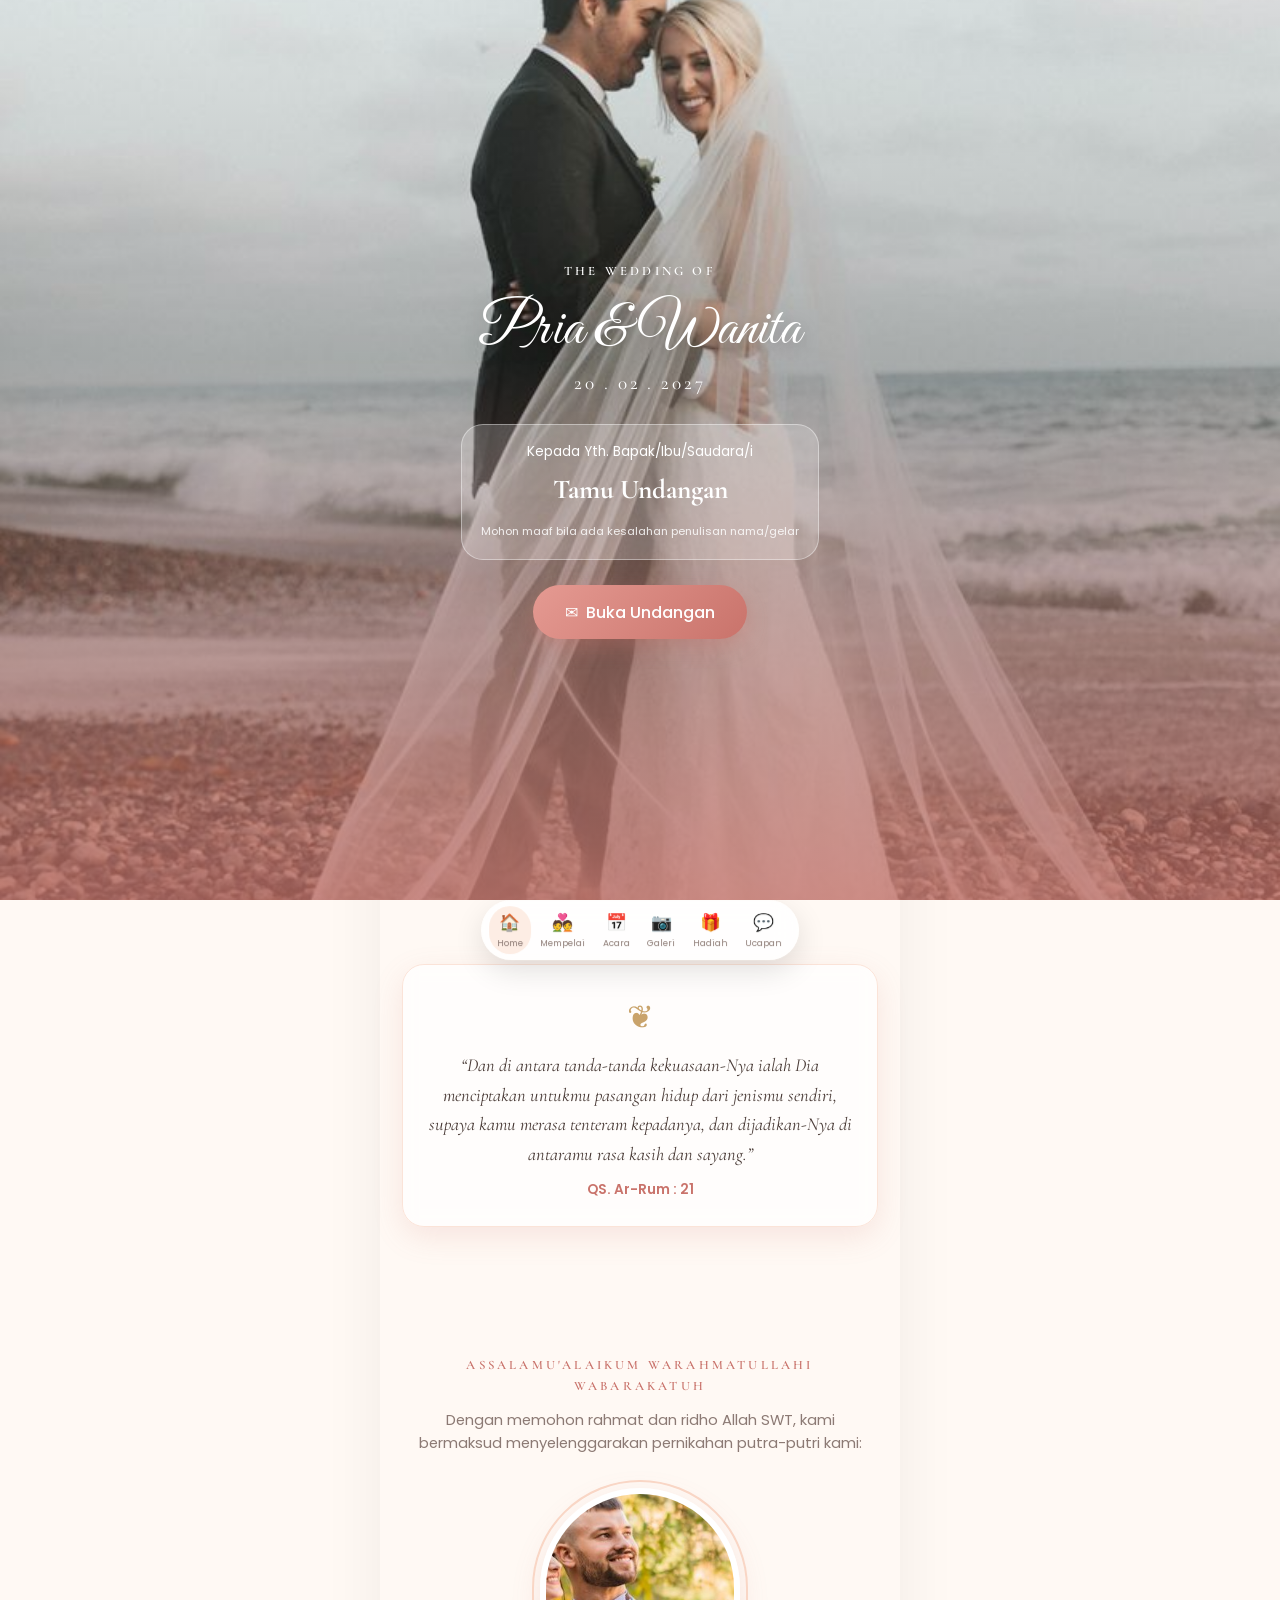
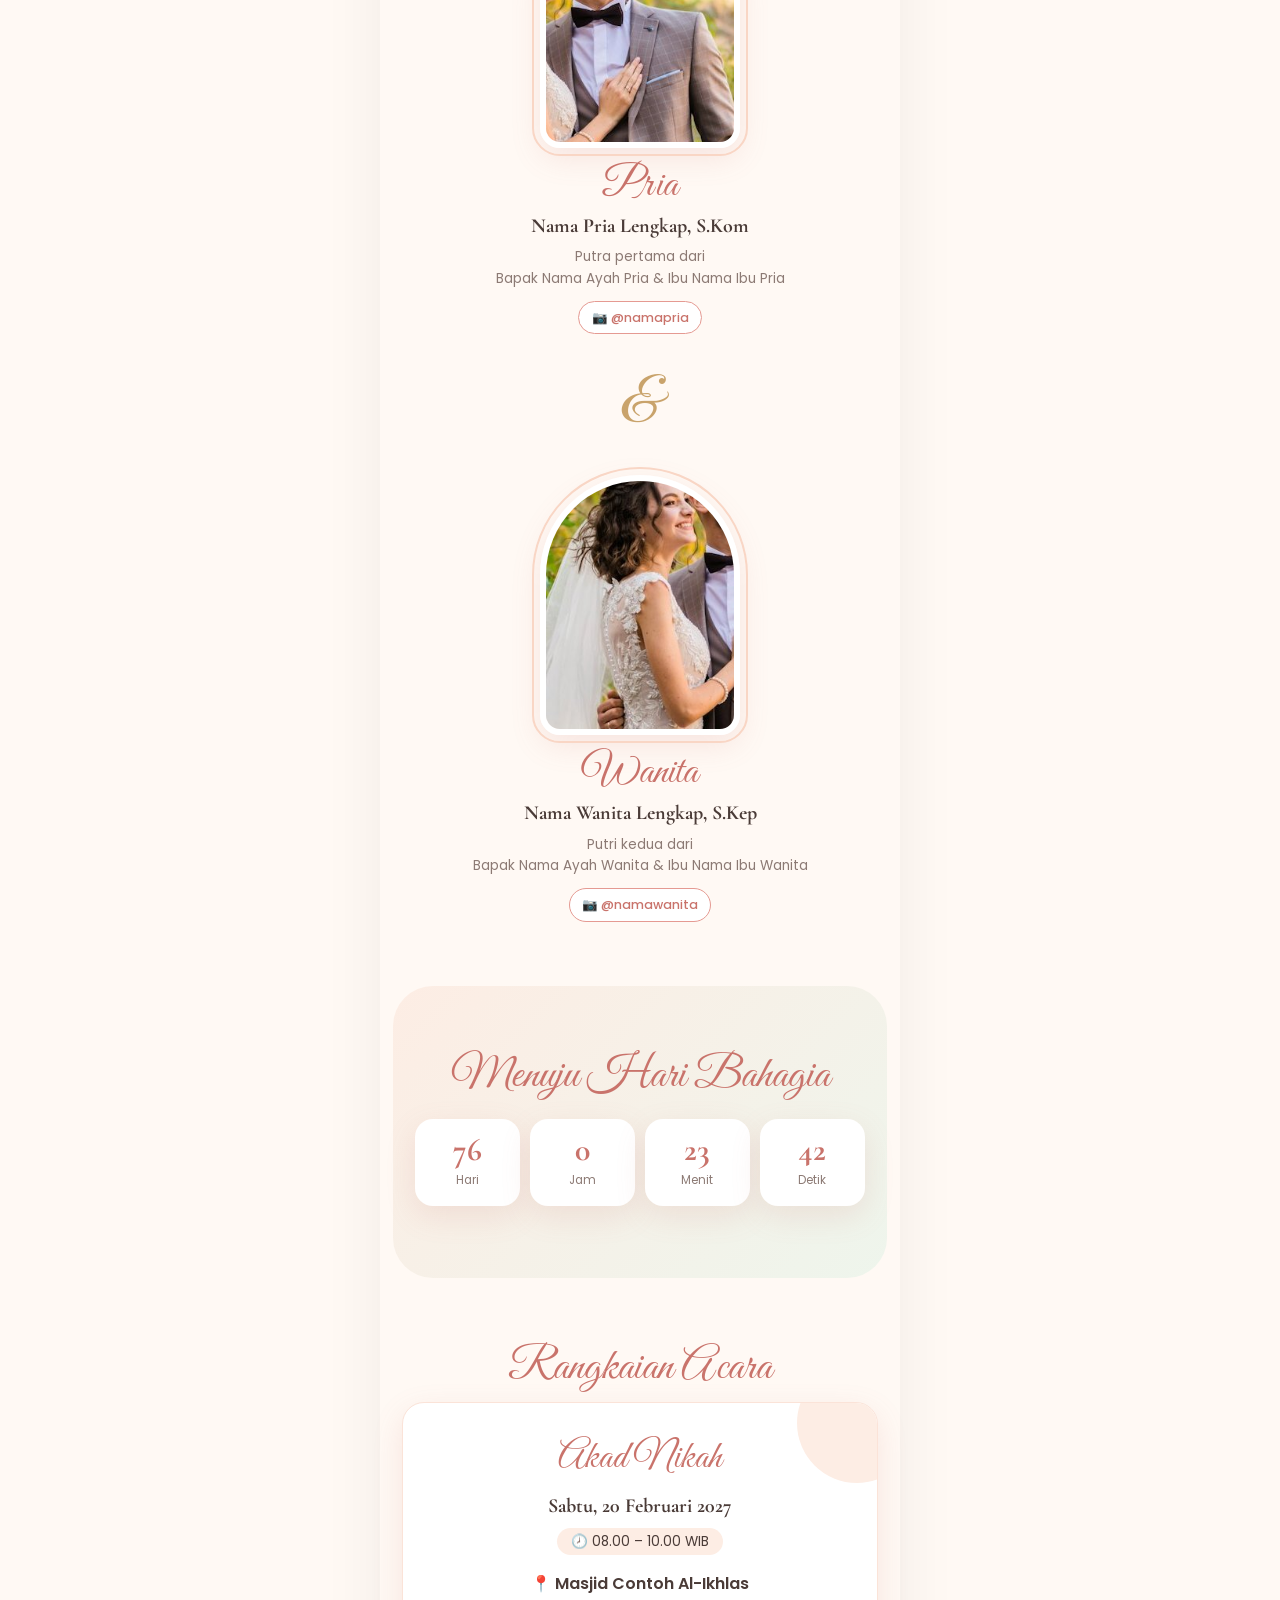
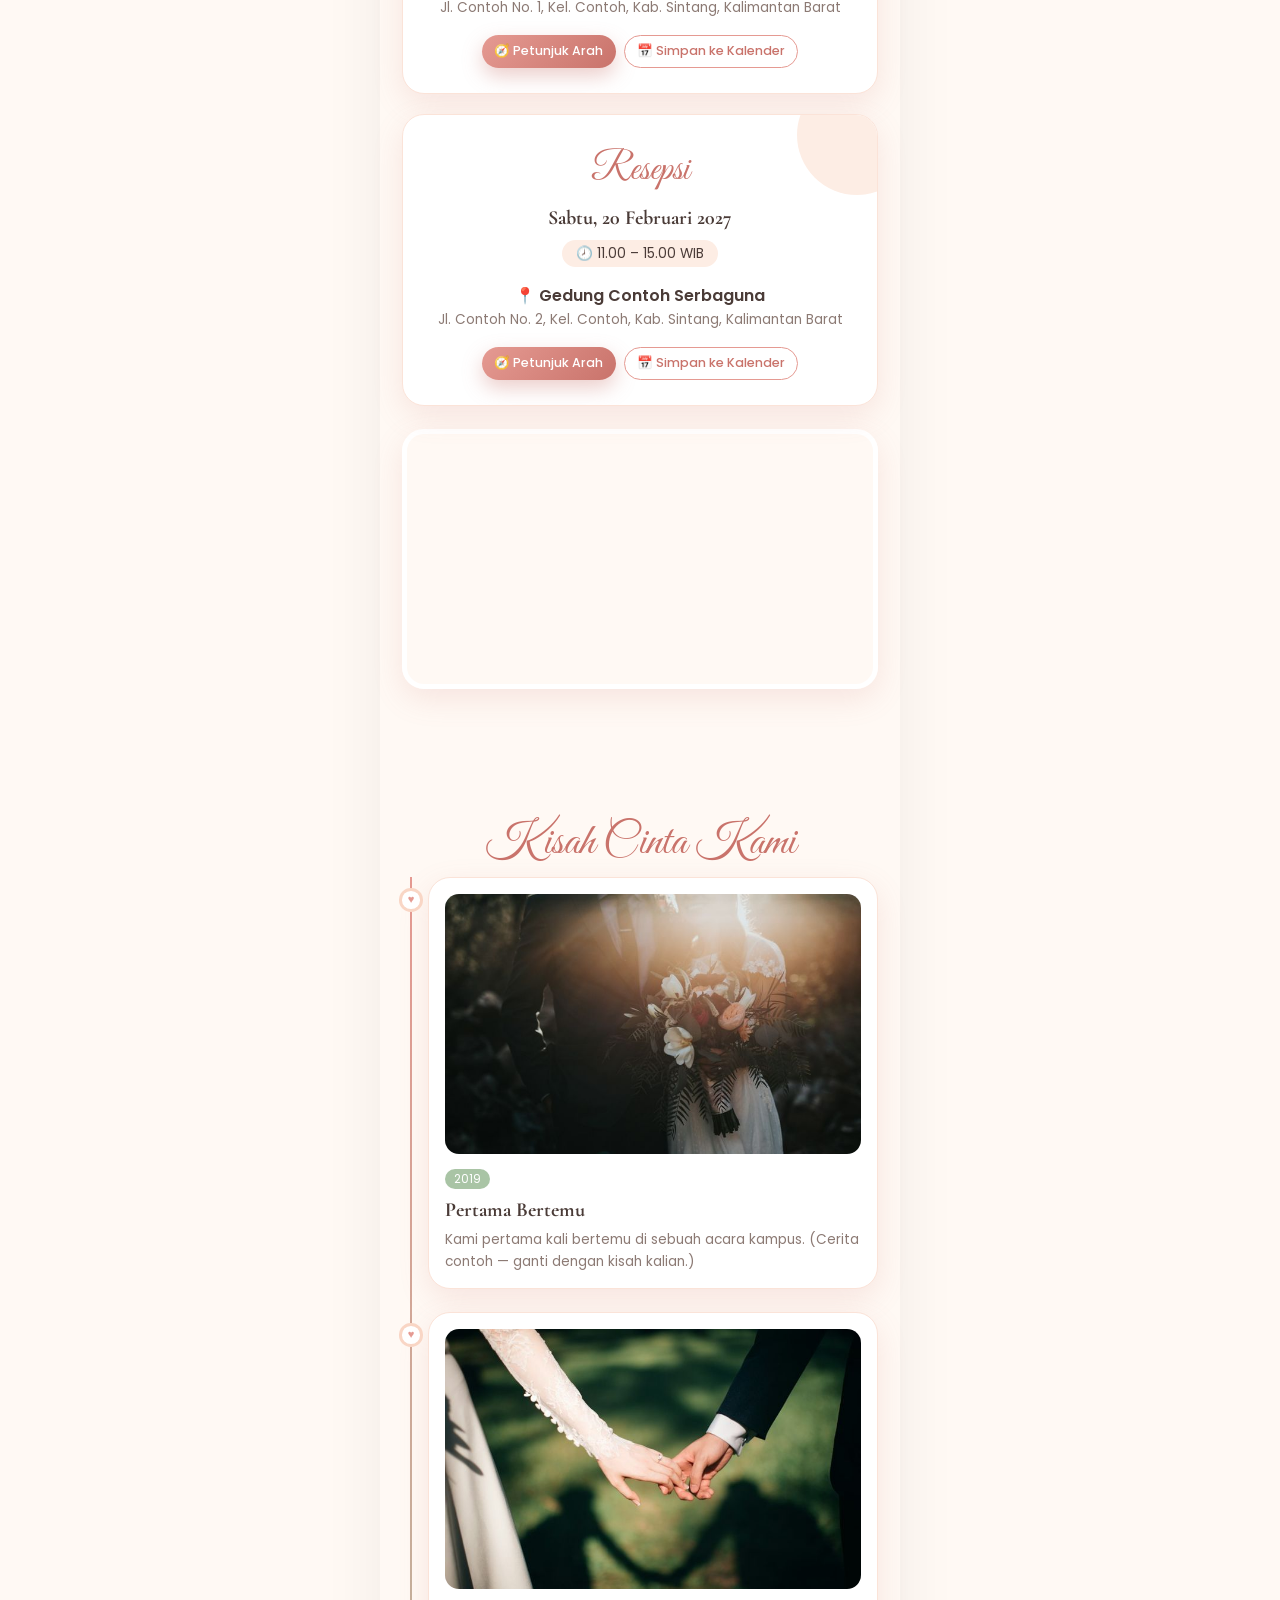
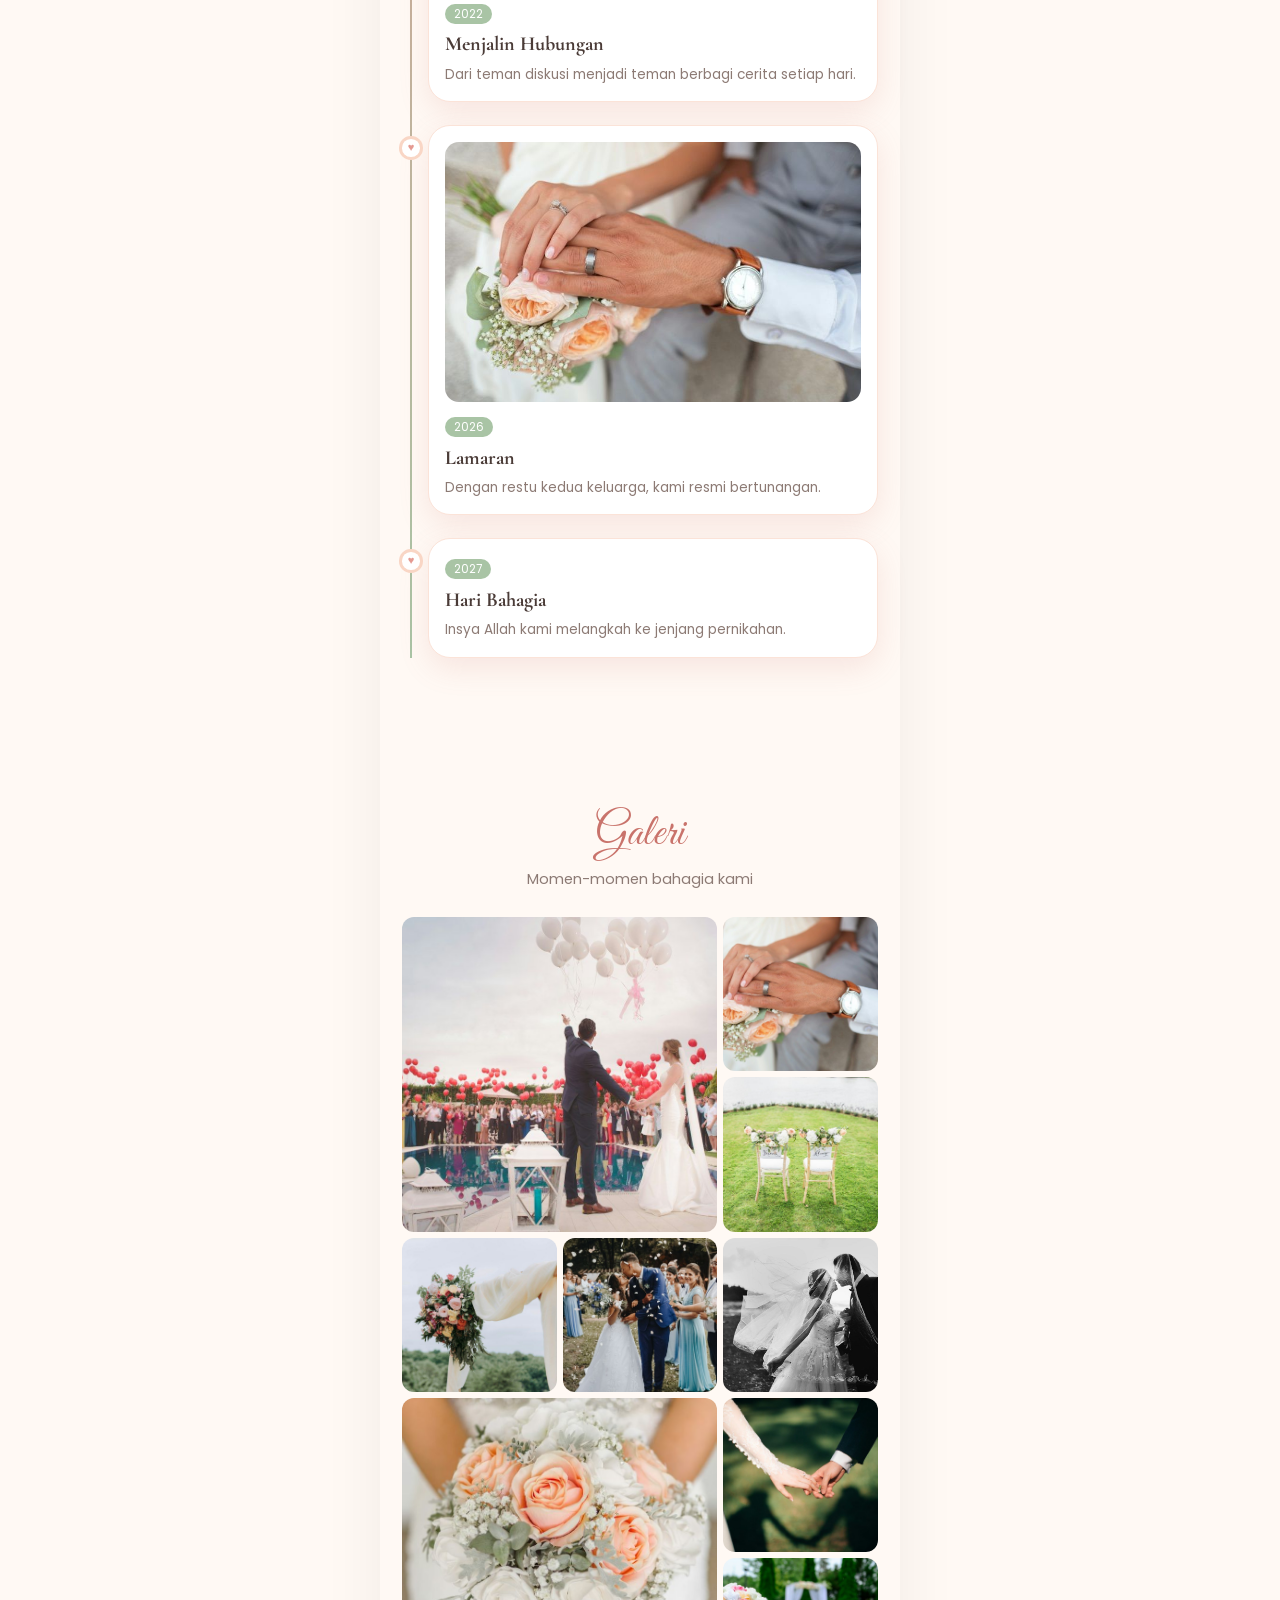
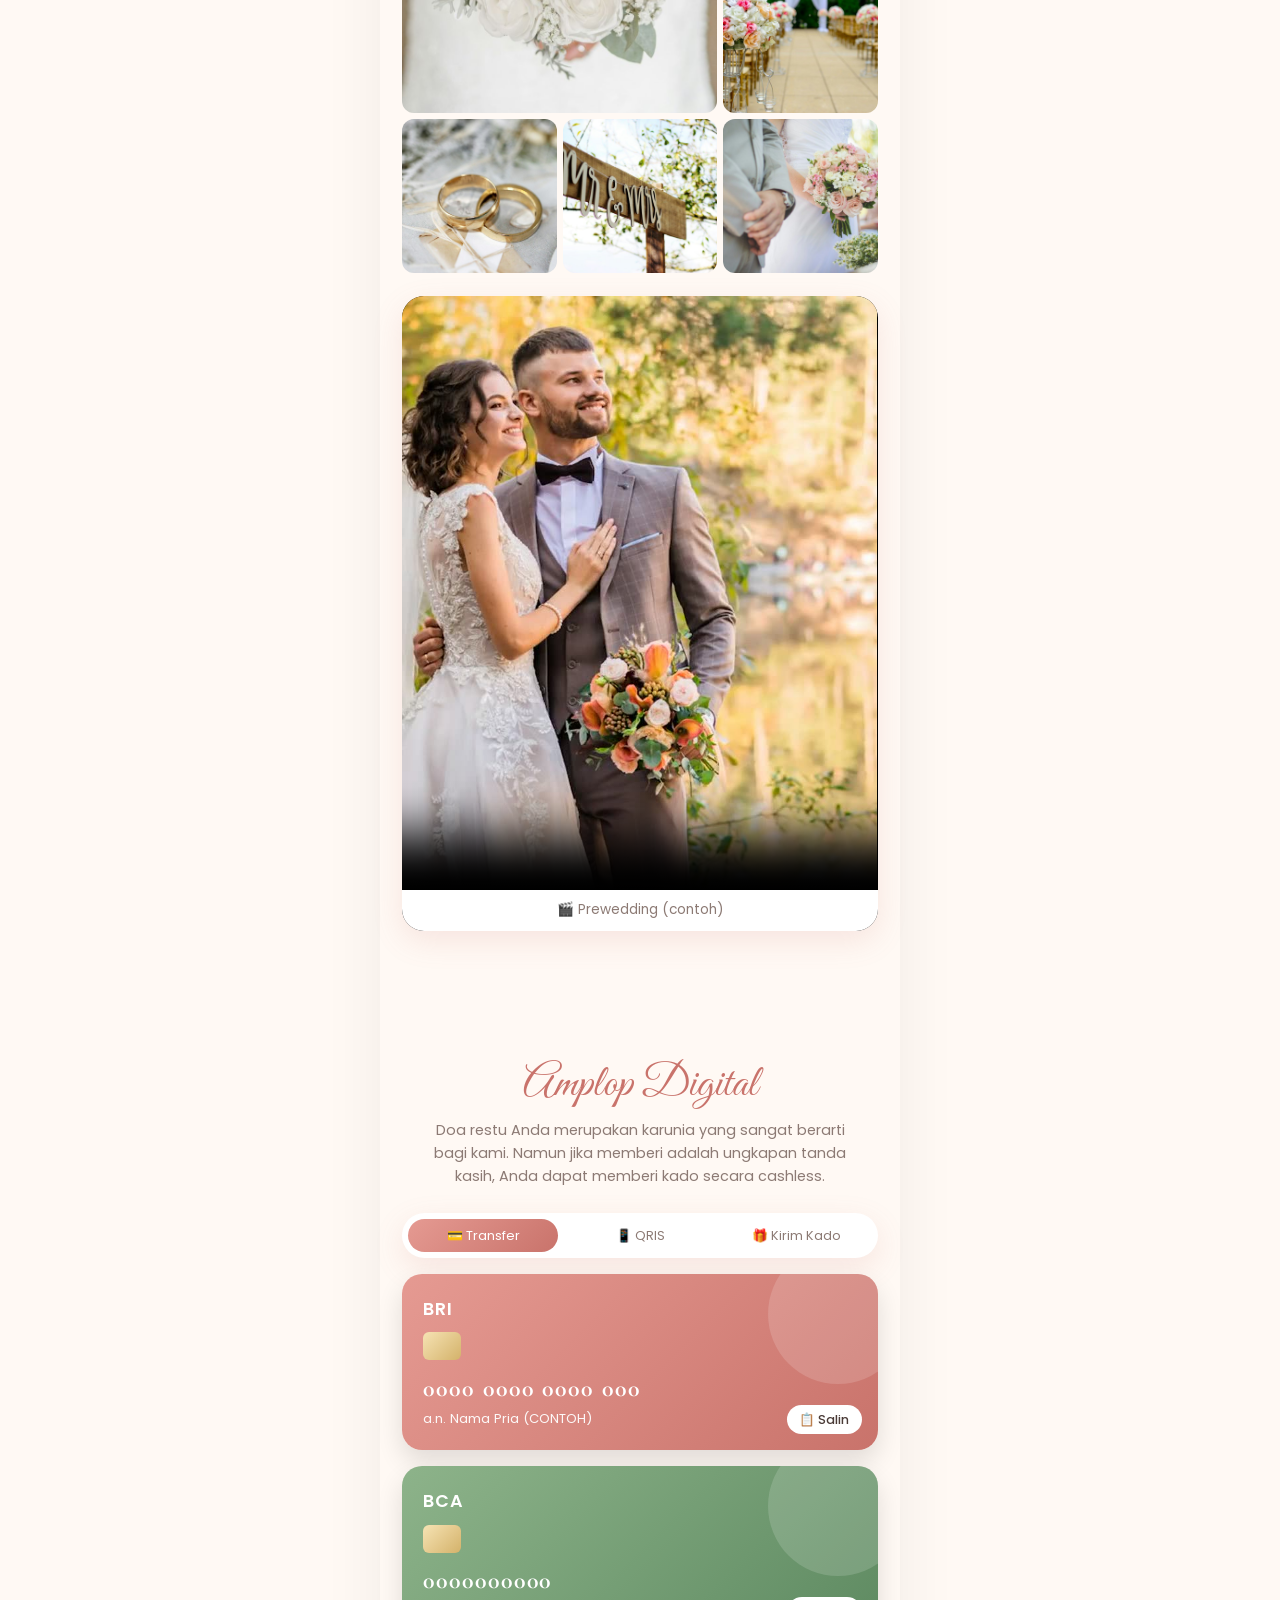
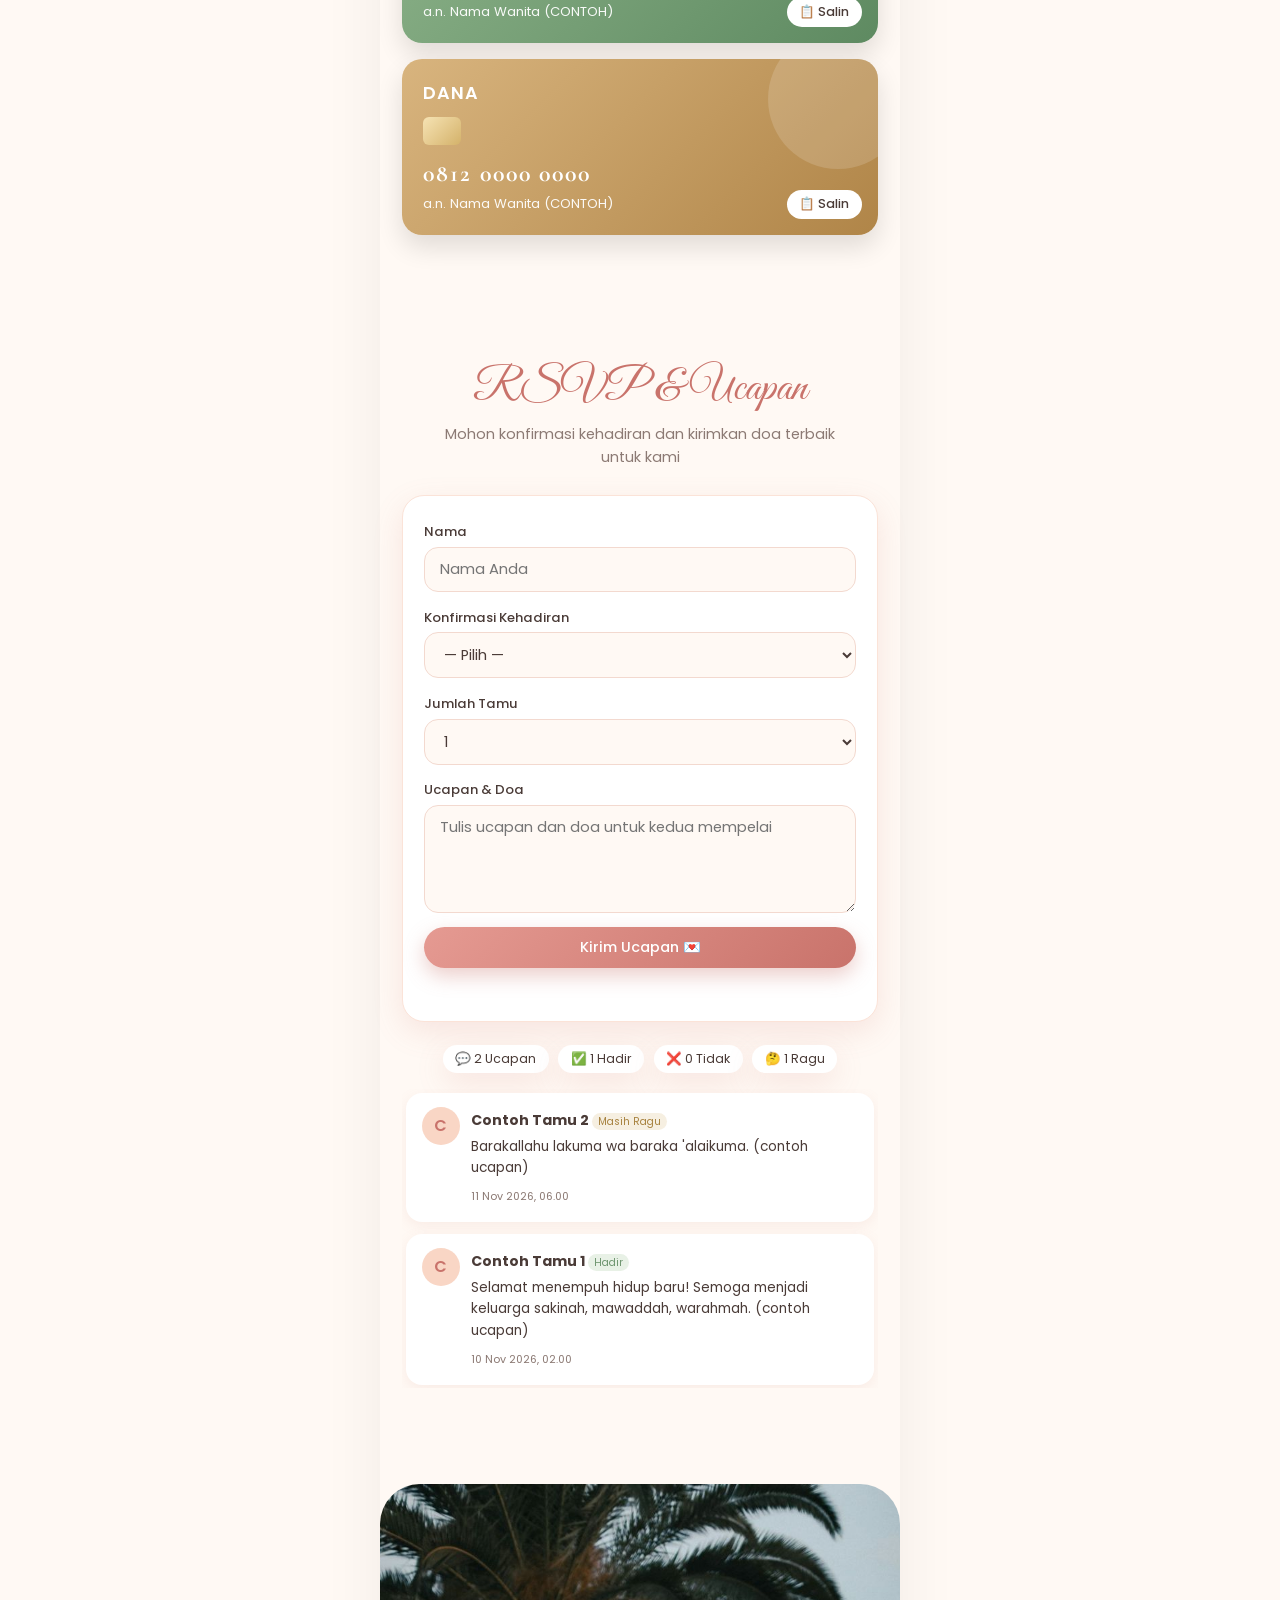
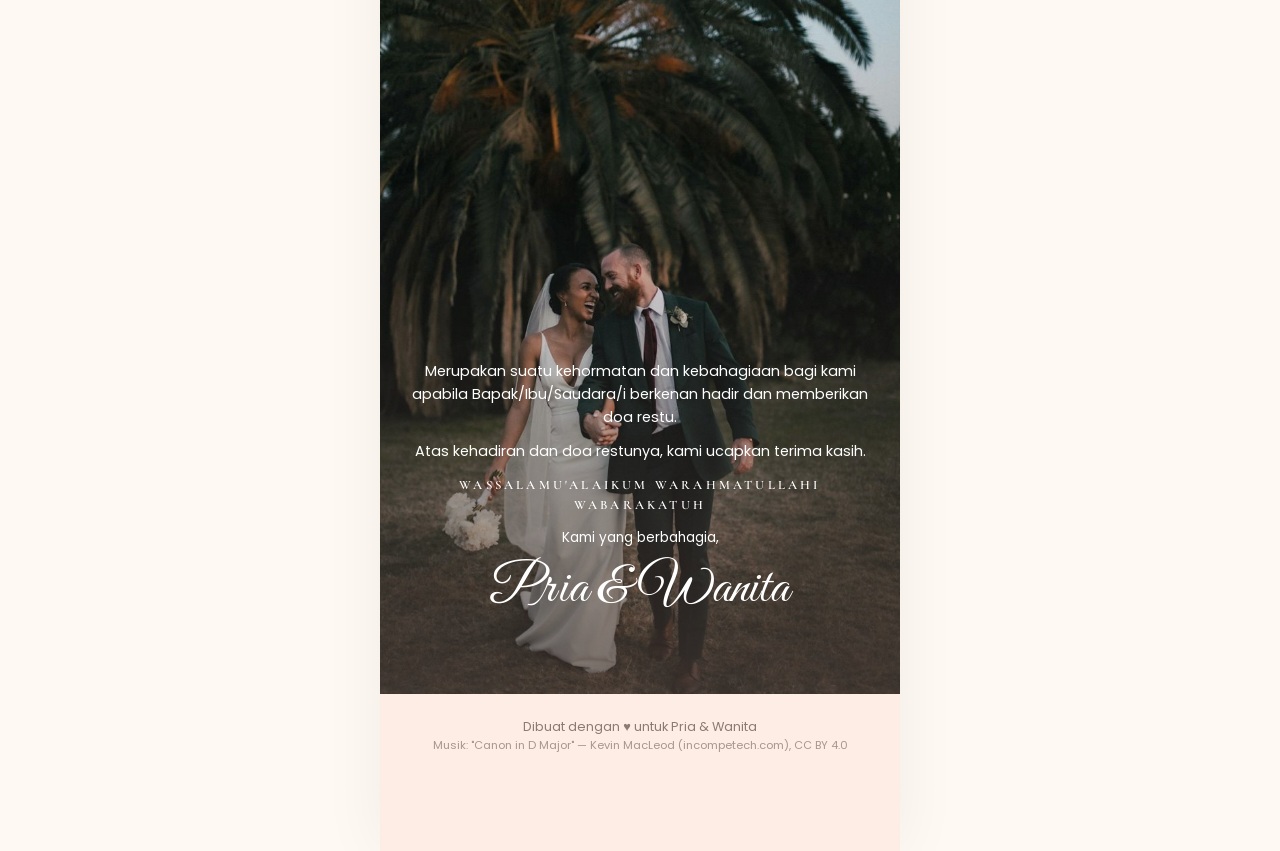
==== index.html @ e0f1e761 "Undangan pernikahan digital (demo)" ====
<!DOCTYPE html>
<html lang="id">
<head>
<meta charset="UTF-8">
<meta name="viewport" content="width=device-width, initial-scale=1, viewport-fit=cover">
<title>Undangan Pernikahan</title>
<meta name="description" content="Undangan pernikahan digital — kami mengundang Anda untuk hadir di hari bahagia kami.">
<meta property="og:title" content="Undangan Pernikahan">
<meta property="og:description" content="Kami mengundang Anda untuk hadir di hari bahagia kami.">
<meta property="og:image" content="https://bersamakita2020-max.github.io/undangan/assets/img/cover.jpg">
<link rel="icon" href="data:image/svg+xml,<svg xmlns='http://www.w3.org/2000/svg' viewBox='0 0 100 100'><text y='.9em' font-size='90'>💍</text></svg>">
<meta property="og:url" content="https://bersamakita2020-max.github.io/undangan/">
<meta name="theme-color" content="#FDEDE4">
<link rel="preconnect" href="https://fonts.googleapis.com">
<link rel="preconnect" href="https://fonts.gstatic.com" crossorigin>
<link href="https://fonts.googleapis.com/css2?family=Great+Vibes&family=Cormorant+Garamond:ital,wght@0,500;0,600;0,700;1,500&family=Poppins:wght@300;400;500;600&display=swap" rel="stylesheet">
<link rel="stylesheet" href="style.css">
<script src="config.js"></script>
</head>
<body class="locked">

<!-- ============ COVER ============ -->
<section id="cover" class="cover">
  <div class="cover-bg" id="coverBg"></div>
  <div class="cover-overlay"></div>
  <div class="cover-content">
    <p class="eyebrow">The Wedding of</p>
    <h1 class="script couple-names" data-bind="pasangan"></h1>
    <p class="cover-date" data-bind="tanggalPendek"></p>
    <div class="guest-box">
      <p>Kepada Yth. Bapak/Ibu/Saudara/i</p>
      <h2 id="guestName">Tamu Undangan</h2>
      <small>Mohon maaf bila ada kesalahan penulisan nama/gelar</small>
    </div>
    <button id="openBtn" class="btn btn-primary btn-lg"><span>✉</span> Buka Undangan</button>
  </div>
</section>

<main id="main">
  <!-- ============ HERO ============ -->
  <section id="hero" class="hero">
    <div class="hero-bg" id="heroBg"></div>
    <div class="hero-overlay"></div>
    <div class="hero-content reveal">
      <p class="eyebrow light">We Are Getting Married</p>
      <h2 class="script big" data-bind="pasangan"></h2>
      <p class="hero-date" data-bind="tanggalPanjang"></p>
      <p class="hashtag" data-bind="hashtag"></p>
    </div>
    <div class="scroll-hint">Gulir ke bawah ↓</div>
  </section>

  <!-- ============ AYAT ============ -->
  <section class="section quote">
    <div class="card glass reveal">
      <div class="ornament">❦</div>
      <p class="ayat" data-bind="ayatTeks"></p>
      <p class="ayat-src" data-bind="ayatSumber"></p>
    </div>
  </section>

  <!-- ============ MEMPELAI ============ -->
  <section id="mempelai" class="section couple">
    <p class="eyebrow reveal">Assalamu'alaikum Warahmatullahi Wabarakatuh</p>
    <p class="lead reveal">Dengan memohon rahmat dan ridho Allah SWT, kami bermaksud menyelenggarakan pernikahan putra-putri kami:</p>
    <div class="person reveal" id="pria"></div>
    <div class="amp script reveal">&amp;</div>
    <div class="person reveal" id="wanita"></div>
  </section>

  <!-- ============ COUNTDOWN ============ -->
  <section class="section countdown-sec">
    <h3 class="title script reveal">Menuju Hari Bahagia</h3>
    <div class="countdown reveal" id="countdown">
      <div><b id="cd-d">0</b><span>Hari</span></div>
      <div><b id="cd-h">0</b><span>Jam</span></div>
      <div><b id="cd-m">0</b><span>Menit</span></div>
      <div><b id="cd-s">0</b><span>Detik</span></div>
    </div>
  </section>

  <!-- ============ ACARA ============ -->
  <section id="acara" class="section events">
    <h3 class="title script reveal">Rangkaian Acara</h3>
    <div id="eventList" class="event-list"></div>
    <div class="map-wrap reveal">
      <iframe id="mapFrame" title="Peta lokasi" loading="lazy" referrerpolicy="no-referrer-when-downgrade"></iframe>
    </div>
  </section>

  <!-- ============ LOVE STORY ============ -->
  <section id="story" class="section story">
    <h3 class="title script reveal">Kisah Cinta Kami</h3>
    <div class="timeline" id="timeline"></div>
  </section>

  <!-- ============ GALERI ============ -->
  <section id="galeri" class="section gallery-sec">
    <h3 class="title script reveal">Galeri</h3>
    <p class="sub reveal">Momen-momen bahagia kami</p>
    <div class="gallery" id="gallery"></div>
    <div class="videos" id="videos"></div>
  </section>

  <!-- ============ AMPLOP DIGITAL ============ -->
  <section id="hadiah" class="section gift">
    <h3 class="title script reveal">Amplop Digital</h3>
    <p class="sub reveal">Doa restu Anda merupakan karunia yang sangat berarti bagi kami. Namun jika memberi adalah ungkapan tanda kasih, Anda dapat memberi kado secara cashless.</p>
    <div class="gift-tabs reveal">
      <button class="tab active" data-tab="tf">💳 Transfer</button>
      <button class="tab" data-tab="qr">📱 QRIS</button>
      <button class="tab" data-tab="kado">🎁 Kirim Kado</button>
    </div>
    <div class="tab-panel active" id="tab-tf"><div id="bankList" class="bank-list"></div></div>
    <div class="tab-panel" id="tab-qr"><div class="card center"><img id="qrisImg" alt="QRIS" class="qris"><p class="small">Scan QRIS di atas dengan aplikasi bank / e-wallet apa saja</p></div></div>
    <div class="tab-panel" id="tab-kado"><div class="card center" id="kadoBox"></div></div>
  </section>

  <!-- ============ RSVP & UCAPAN ============ -->
  <section id="rsvp" class="section rsvp">
    <h3 class="title script reveal">RSVP &amp; Ucapan</h3>
    <p class="sub reveal">Mohon konfirmasi kehadiran dan kirimkan doa terbaik untuk kami</p>
    <form id="rsvpForm" class="card form reveal">
      <label>Nama<input name="nama" id="fNama" required maxlength="60" placeholder="Nama Anda"></label>
      <label>Konfirmasi Kehadiran
        <select name="hadir" required>
          <option value="">— Pilih —</option>
          <option>Hadir</option>
          <option>Tidak Hadir</option>
          <option>Masih Ragu</option>
        </select>
      </label>
      <label>Jumlah Tamu
        <select name="jumlah"><option>1</option><option>2</option><option>3</option><option>4</option></select>
      </label>
      <label>Ucapan &amp; Doa<textarea name="ucapan" required maxlength="500" rows="4" placeholder="Tulis ucapan dan doa untuk kedua mempelai"></textarea></label>
      <button class="btn btn-primary" type="submit">Kirim Ucapan 💌</button>
      <p class="form-msg" id="formMsg"></p>
    </form>
    <div class="stats reveal" id="stats"></div>
    <div class="wishes" id="wishes"></div>
  </section>

  <!-- ============ PENUTUP ============ -->
  <section class="closing">
    <div class="closing-bg" id="closingBg"></div>
    <div class="hero-overlay"></div>
    <div class="closing-content reveal">
      <p data-bind="penutup"></p>
      <p>Atas kehadiran dan doa restunya, kami ucapkan terima kasih.</p>
      <p class="eyebrow light">Wassalamu'alaikum Warahmatullahi Wabarakatuh</p>
      <p class="small light">Kami yang berbahagia,</p>
      <h2 class="script big" data-bind="pasangan"></h2>
    </div>
  </section>

  <footer class="footer">
    <p>Dibuat dengan ♥ untuk <span data-bind="pasangan"></span></p>
    <p class="tiny" data-bind="kreditMusik"></p>
  </footer>
</main>

<!-- Bottom nav -->
<nav class="bottom-nav" id="bottomNav">
  <a href="#hero" title="Beranda">🏠<span>Home</span></a>
  <a href="#mempelai" title="Mempelai">💑<span>Mempelai</span></a>
  <a href="#acara" title="Acara">📅<span>Acara</span></a>
  <a href="#galeri" title="Galeri">📷<span>Galeri</span></a>
  <a href="#hadiah" title="Hadiah">🎁<span>Hadiah</span></a>
  <a href="#rsvp" title="Ucapan">💬<span>Ucapan</span></a>
</nav>

<!-- Music button -->
<button class="music-btn" id="musicBtn" aria-label="Musik">♪</button>
<audio id="bgm" loop preload="auto"></audio>

<!-- Lightbox -->
<div class="lightbox" id="lightbox">
  <button class="lb-close" id="lbClose" aria-label="Tutup">✕</button>
  <button class="lb-nav lb-prev" id="lbPrev" aria-label="Sebelumnya">‹</button>
  <img id="lbImg" alt="">
  <button class="lb-nav lb-next" id="lbNext" aria-label="Berikutnya">›</button>
  <div class="lb-count" id="lbCount"></div>
</div>

<div class="toast" id="toast"></div>
<div class="petals" id="petals" aria-hidden="true"></div>

<script src="app.js"></script>
</body>
</html>
---- style.css ----
:root{
  --cream:#FFF9F4; --peach:#FDEDE4; --peach2:#F9D6C5; --rose:#E59A92; --rose-d:#C9736B;
  --sage:#A9C4A5; --sage-d:#6F9670; --gold:#C9A36B; --ink:#4A3B37; --muted:#8C7A74;
  --radius:22px; --shadow:0 10px 30px rgba(201,115,107,.15);
}
*{box-sizing:border-box;margin:0;padding:0}
html{scroll-behavior:smooth}
body{font-family:'Poppins',sans-serif;color:var(--ink);background:var(--cream);
  background-image:radial-gradient(circle at 10% 10%,#fde4d8 0,transparent 40%),radial-gradient(circle at 90% 60%,#e3efe0 0,transparent 40%);
  background-attachment:fixed;line-height:1.6;font-size:15px;overflow-x:hidden}
body.locked{overflow:hidden;height:100vh}
#main{max-width:520px;margin:0 auto;position:relative;background:transparent}
img{max-width:100%;display:block}
.script{font-family:'Great Vibes',cursive;font-weight:400}
.eyebrow{font-family:'Cormorant Garamond',serif;letter-spacing:.25em;text-transform:uppercase;font-size:.8rem;color:var(--rose-d);font-weight:600}
.light{color:#fff!important}
.small{font-size:.85rem}.tiny{font-size:.7rem;opacity:.75}
.center{text-align:center}
.btn{display:inline-flex;align-items:center;gap:.5em;border:0;cursor:pointer;font-family:inherit;font-weight:500;border-radius:999px;padding:.7em 1.4em;font-size:.9rem;transition:.25s;text-decoration:none}
.btn-primary{background:linear-gradient(135deg,var(--rose),var(--rose-d));color:#fff;box-shadow:0 8px 20px rgba(201,115,107,.35)}
.btn-primary:hover{transform:translateY(-2px)}
.btn-outline{background:#fff;color:var(--rose-d);border:1.5px solid var(--rose)}
.btn-sage{background:var(--sage-d);color:#fff}
.btn-lg{padding:.9em 2em;font-size:1rem}
.btn-sm{padding:.45em 1em;font-size:.78rem}

/* COVER */
.cover{position:fixed;inset:0;z-index:100;display:flex;align-items:center;justify-content:center;text-align:center;color:#fff;transition:transform 1.1s cubic-bezier(.7,0,.3,1),opacity 1.1s}
.cover.opened{transform:translateY(-100%);opacity:0;pointer-events:none}
.cover-bg,.hero-bg,.closing-bg{position:absolute;inset:0;background-size:cover;background-position:center}
.hero-bg{background-position:35% center}
.cover-bg{animation:zoom 20s ease-in-out infinite alternate}
@keyframes zoom{to{transform:scale(1.12)}}
.cover-overlay{position:absolute;inset:0;background:linear-gradient(180deg,rgba(253,237,228,.15) 0%,rgba(74,59,55,.25) 40%,rgba(201,115,107,.75) 100%)}
.cover-content{position:relative;padding:2rem 1.5rem;max-width:460px;animation:fadeUp 1.2s ease both}
.cover .eyebrow{color:#fff}
.couple-names{font-size:3.6rem;line-height:1.1;margin:.3em 0 .1em;text-shadow:0 4px 18px rgba(0,0,0,.25)}
.cover-date{font-family:'Cormorant Garamond',serif;font-size:1.2rem;letter-spacing:.15em}
.guest-box{margin:1.6rem auto;padding:1rem 1.2rem;border-radius:var(--radius);background:rgba(255,255,255,.2);backdrop-filter:blur(10px);-webkit-backdrop-filter:blur(10px);border:1px solid rgba(255,255,255,.4)}
.guest-box p{font-size:.85rem}
.guest-box h2{font-family:'Cormorant Garamond',serif;font-size:1.7rem;font-weight:700;margin:.2em 0}
.guest-box small{font-size:.7rem;opacity:.85}
@keyframes fadeUp{from{opacity:0;transform:translateY(30px)}to{opacity:1;transform:none}}

/* HERO */
.hero{position:relative;height:100vh;min-height:600px;display:flex;align-items:flex-end;justify-content:center;text-align:center;color:#fff;overflow:hidden;border-radius:0 0 40px 40px}
.hero-overlay{position:absolute;inset:0;background:linear-gradient(180deg,transparent 35%,rgba(74,59,55,.65) 100%)}
.hero-content{position:relative;padding:0 1.5rem 6rem}
.big{font-size:3.4rem;line-height:1.1;margin:.2em 0}
.hero-date{font-family:'Cormorant Garamond',serif;font-size:1.15rem;letter-spacing:.12em}
.hashtag{margin-top:.6rem;font-size:.85rem;opacity:.9}
.scroll-hint{position:absolute;bottom:4.8rem;left:0;right:0;font-size:.75rem;opacity:.8;animation:bounce 2s infinite;color:#fff}
@keyframes bounce{50%{transform:translateY(6px)}}

/* SECTIONS */
.section{padding:4rem 1.4rem;text-align:center;position:relative}
.title{font-size:2.8rem;color:var(--rose-d);margin-bottom:.4rem;line-height:1.2}
.sub{color:var(--muted);font-size:.9rem;max-width:420px;margin:0 auto 1.6rem}
.lead{color:var(--muted);margin:.8rem 0 2rem;font-size:.92rem}
.card{background:#fff;border-radius:var(--radius);padding:1.6rem 1.3rem;box-shadow:var(--shadow);border:1px solid #fbe3d8}
.glass{background:rgba(255,255,255,.7);backdrop-filter:blur(8px)}
.ornament{font-size:2rem;color:var(--gold)}
.ayat{font-family:'Cormorant Garamond',serif;font-style:italic;font-size:1.15rem;margin:.6rem 0}
.ayat-src{color:var(--rose-d);font-weight:600;font-size:.85rem}

/* COUPLE */
.person{display:flex;flex-direction:column;align-items:center}
.photo-frame{width:200px;height:260px;border-radius:120px 120px 24px 24px;overflow:hidden;border:6px solid #fff;box-shadow:var(--shadow);position:relative;margin-bottom:1rem;outline:2px solid var(--peach2);outline-offset:6px}
.photo-frame img{width:100%;height:100%;object-fit:cover}
.person h4{font-family:'Great Vibes',cursive;font-size:2.6rem;color:var(--rose-d);font-weight:400;line-height:1.1}
.person .fullname{font-family:'Cormorant Garamond',serif;font-size:1.25rem;font-weight:700}
.person .parents{color:var(--muted);font-size:.85rem;margin:.3rem 0 .7rem}
.amp{font-size:4rem;color:var(--gold);margin:1.2rem 0}

/* COUNTDOWN */
.countdown-sec{background:linear-gradient(135deg,var(--peach),#eef5ec);border-radius:40px;margin:0 .8rem}
.countdown{display:grid;grid-template-columns:repeat(4,1fr);gap:.6rem;margin:1rem 0 .5rem}
.countdown div{background:#fff;border-radius:18px;padding:.9rem .2rem;box-shadow:var(--shadow)}
.countdown b{display:block;font-family:'Cormorant Garamond',serif;font-size:2rem;color:var(--rose-d);line-height:1}
.countdown span{font-size:.72rem;color:var(--muted)}

/* EVENTS */
.event-list{display:grid;gap:1.2rem}
.event{position:relative;overflow:hidden}
.event::before{content:"";position:absolute;top:-40px;right:-40px;width:120px;height:120px;border-radius:50%;background:var(--peach)}
.event h4{font-family:'Great Vibes',cursive;font-size:2.4rem;color:var(--rose-d);font-weight:400;position:relative}
.event .day{font-family:'Cormorant Garamond',serif;font-size:1.25rem;font-weight:700}
.event .time{display:inline-block;background:var(--peach);padding:.2em 1em;border-radius:999px;margin:.4rem 0;font-size:.85rem}
.event .place{font-weight:600;margin-top:.6rem}
.event .addr{color:var(--muted);font-size:.85rem;margin-bottom:1rem}
.event .actions{display:flex;flex-wrap:wrap;gap:.5rem;justify-content:center}
.map-wrap{margin-top:1.4rem;border-radius:var(--radius);overflow:hidden;box-shadow:var(--shadow);border:5px solid #fff;height:260px}
.map-wrap iframe{width:100%;height:100%;border:0}

/* TIMELINE */
.timeline{position:relative;text-align:left;padding-left:1.6rem}
.timeline::before{content:"";position:absolute;left:.45rem;top:0;bottom:0;width:2px;background:linear-gradient(var(--rose),var(--sage))}
.tl-item{position:relative;margin-bottom:1.4rem}
.tl-item::before{content:"♥";position:absolute;left:-1.6rem;top:.9rem;width:1.1rem;height:1.1rem;background:#fff;color:var(--rose);border-radius:50%;font-size:.7rem;display:grid;place-items:center;box-shadow:0 0 0 3px var(--peach2)}
.tl-item .card{padding:1rem}
.tl-item img{border-radius:14px;margin-bottom:.7rem;aspect-ratio:16/10;object-fit:cover;width:100%}
.tl-year{display:inline-block;background:var(--sage);color:#fff;font-size:.72rem;padding:.1em .8em;border-radius:999px}
.tl-item h5{font-family:'Cormorant Garamond',serif;font-size:1.25rem;margin:.2rem 0}
.tl-item p{font-size:.85rem;color:var(--muted)}

/* GALLERY */
.gallery{display:grid;grid-template-columns:repeat(3,1fr);gap:6px;grid-auto-flow:dense}
.gallery a{display:block;overflow:hidden;border-radius:12px;aspect-ratio:1}
.gallery a:nth-child(6n+1){grid-column:span 2;grid-row:span 2}
.gallery img{width:100%;height:100%;object-fit:cover;transition:transform .5s}
.gallery a:hover img{transform:scale(1.08)}
.videos{margin-top:1.4rem;display:grid;gap:1rem}
.video-card{border-radius:var(--radius);overflow:hidden;box-shadow:var(--shadow);background:#000}
.video-card video,.video-card iframe{width:100%;display:block;border:0;aspect-ratio:4/5;max-height:70vh}
.video-card iframe{aspect-ratio:16/9}
.video-card p{background:#fff;padding:.6rem;font-size:.85rem;color:var(--muted)}

/* LIGHTBOX */
.lightbox{position:fixed;inset:0;background:rgba(30,20,18,.92);z-index:300;display:none;align-items:center;justify-content:center}
.lightbox.show{display:flex;animation:fadeIn .25s}
.lightbox img{max-width:92vw;max-height:82vh;border-radius:12px}
.lb-close,.lb-nav{position:absolute;background:rgba(255,255,255,.15);color:#fff;border:0;width:44px;height:44px;border-radius:50%;font-size:1.5rem;cursor:pointer}
.lb-close{top:16px;right:16px;font-size:1.1rem}
.lb-prev{left:10px}.lb-next{right:10px}
.lb-count{position:absolute;bottom:20px;color:#fff;font-size:.8rem}
@keyframes fadeIn{from{opacity:0}}

/* GIFT */
.gift-tabs{display:flex;gap:.4rem;justify-content:center;margin-bottom:1rem;background:#fff;padding:.35rem;border-radius:999px;box-shadow:var(--shadow)}
.tab{flex:1;border:0;background:transparent;padding:.6em .5em;border-radius:999px;font-family:inherit;font-size:.8rem;cursor:pointer;color:var(--muted)}
.tab.active{background:linear-gradient(135deg,var(--rose),var(--rose-d));color:#fff}
.tab-panel{display:none}.tab-panel.active{display:block;animation:fadeIn .3s}
.bank-list{display:grid;gap:1rem}
.bank-card{position:relative;text-align:left;color:#fff;border-radius:20px;padding:1.3rem;overflow:hidden;min-height:170px;display:flex;flex-direction:column;justify-content:space-between;box-shadow:0 12px 26px rgba(0,0,0,.12)}
.bank-card:nth-child(3n+1){background:linear-gradient(135deg,#E59A92,#C9736B)}
.bank-card:nth-child(3n+2){background:linear-gradient(135deg,#8DB38A,#5E8A61)}
.bank-card:nth-child(3n+3){background:linear-gradient(135deg,#D8B47E,#B08548)}
.bank-card::after{content:"";position:absolute;right:-30px;top:-30px;width:140px;height:140px;border-radius:50%;background:rgba(255,255,255,.15)}
.bank-card .bname{font-weight:600;font-size:1.1rem;letter-spacing:.05em}
.bank-card .chip{width:38px;height:28px;border-radius:6px;background:linear-gradient(135deg,#f6e3b4,#d4b26a);margin:.6rem 0}
.bank-card .num{font-family:'Cormorant Garamond',serif;font-size:1.5rem;font-weight:700;letter-spacing:.08em}
.bank-card .holder{font-size:.82rem;opacity:.95}
.bank-card .copy{position:absolute;right:1rem;bottom:1rem;background:#fff;color:var(--ink)}
.qris{width:220px;margin:0 auto 1rem;border-radius:12px;border:1px solid #eee}

/* RSVP */
.form{text-align:left;display:grid;gap:.9rem}
.form label{display:grid;gap:.3rem;font-size:.82rem;font-weight:500}
.form input,.form select,.form textarea{font-family:inherit;font-size:.92rem;padding:.75em 1em;border:1.5px solid #f3d9cf;border-radius:14px;background:var(--cream);color:var(--ink);outline:none;transition:.2s}
.form input:focus,.form select:focus,.form textarea:focus{border-color:var(--rose)}
.form .btn{justify-content:center}
.form-msg{font-size:.8rem;text-align:center;color:var(--sage-d);min-height:1em}
.stats{display:flex;gap:.6rem;justify-content:center;margin:1.4rem 0 1rem;flex-wrap:wrap}
.stats span{background:#fff;padding:.35em 1em;border-radius:999px;font-size:.78rem;box-shadow:var(--shadow)}
.wishes{max-height:440px;overflow-y:auto;display:grid;gap:.7rem;text-align:left;padding:.2rem}
.wish{background:#fff;border-radius:16px;padding:.9rem 1rem;box-shadow:0 4px 14px rgba(201,115,107,.1);display:flex;gap:.7rem}
.avatar{flex:0 0 38px;height:38px;border-radius:50%;background:var(--peach2);color:var(--rose-d);display:grid;place-items:center;font-weight:600}
.wish b{font-size:.88rem}
.badge{font-size:.65rem;padding:.1em .6em;border-radius:999px;margin-left:.3em;background:#e8f1e6;color:var(--sage-d)}
.badge.no{background:#fbe5e2;color:var(--rose-d)}.badge.maybe{background:#f6efe1;color:#a88340}
.wish p{font-size:.85rem;margin:.2rem 0;word-break:break-word}
.wish time{font-size:.68rem;color:var(--muted)}

/* CLOSING */
.closing{position:relative;min-height:90vh;display:flex;align-items:flex-end;justify-content:center;color:#fff;text-align:center;border-radius:40px 40px 0 0;overflow:hidden;margin-top:2rem}
.closing-content{position:relative;padding:3rem 1.6rem 4rem;font-size:.9rem}
.closing-content p{margin-bottom:.7rem}
.footer{text-align:center;padding:1.4rem 1rem 6rem;font-size:.8rem;color:var(--muted);background:var(--peach)}

/* NAV + MUSIC */
.bottom-nav{position:fixed;bottom:12px;left:50%;transform:translateX(-50%) translateY(120%);z-index:50;display:flex;gap:.1rem;background:rgba(255,255,255,.85);backdrop-filter:blur(12px);-webkit-backdrop-filter:blur(12px);padding:.4rem .5rem;border-radius:999px;box-shadow:0 10px 30px rgba(0,0,0,.12);transition:transform .6s .6s;max-width:94vw}
body.opened .bottom-nav{transform:translateX(-50%)}
.bottom-nav a{display:flex;flex-direction:column;align-items:center;text-decoration:none;font-size:1.05rem;padding:.2rem .5rem;border-radius:999px;color:var(--ink)}
.bottom-nav a span{font-size:.55rem;color:var(--muted)}
.bottom-nav a.active{background:var(--peach)}
.music-btn{position:fixed;right:14px;bottom:84px;z-index:60;width:46px;height:46px;border-radius:50%;border:0;background:linear-gradient(135deg,var(--rose),var(--rose-d));color:#fff;font-size:1.2rem;box-shadow:0 8px 20px rgba(201,115,107,.4);cursor:pointer;display:none}
body.opened .music-btn{display:block}
.music-btn.playing{animation:spin 4s linear infinite}
.music-btn.paused{opacity:.75}
.music-btn.paused::after{content:"";position:absolute;left:10px;right:10px;top:50%;height:2px;background:#fff;transform:rotate(-45deg)}
@keyframes spin{to{transform:rotate(360deg)}}

.toast{position:fixed;left:50%;bottom:100px;transform:translateX(-50%) translateY(20px);background:var(--ink);color:#fff;padding:.6em 1.2em;border-radius:999px;font-size:.82rem;opacity:0;transition:.3s;z-index:400;pointer-events:none}
.toast.show{opacity:1;transform:translateX(-50%)}

/* REVEAL */
.reveal{opacity:0;transform:translateY(30px);transition:opacity .9s ease,transform .9s ease}
.reveal.in{opacity:1;transform:none}

/* PETALS */
.petals{position:fixed;inset:0;pointer-events:none;z-index:40;overflow:hidden}
.petal{position:absolute;top:-20px;width:12px;height:12px;background:var(--peach2);border-radius:12px 0 12px 0;opacity:.8;animation:fall linear forwards}
@keyframes fall{to{transform:translateY(110vh) rotate(540deg) translateX(60px)}}

@media (min-width:700px){
  body{font-size:16px}
  #main{box-shadow:0 0 60px rgba(0,0,0,.06)}
}
@media (prefers-reduced-motion:reduce){*{animation:none!important;transition:none!important}.reveal{opacity:1;transform:none}}
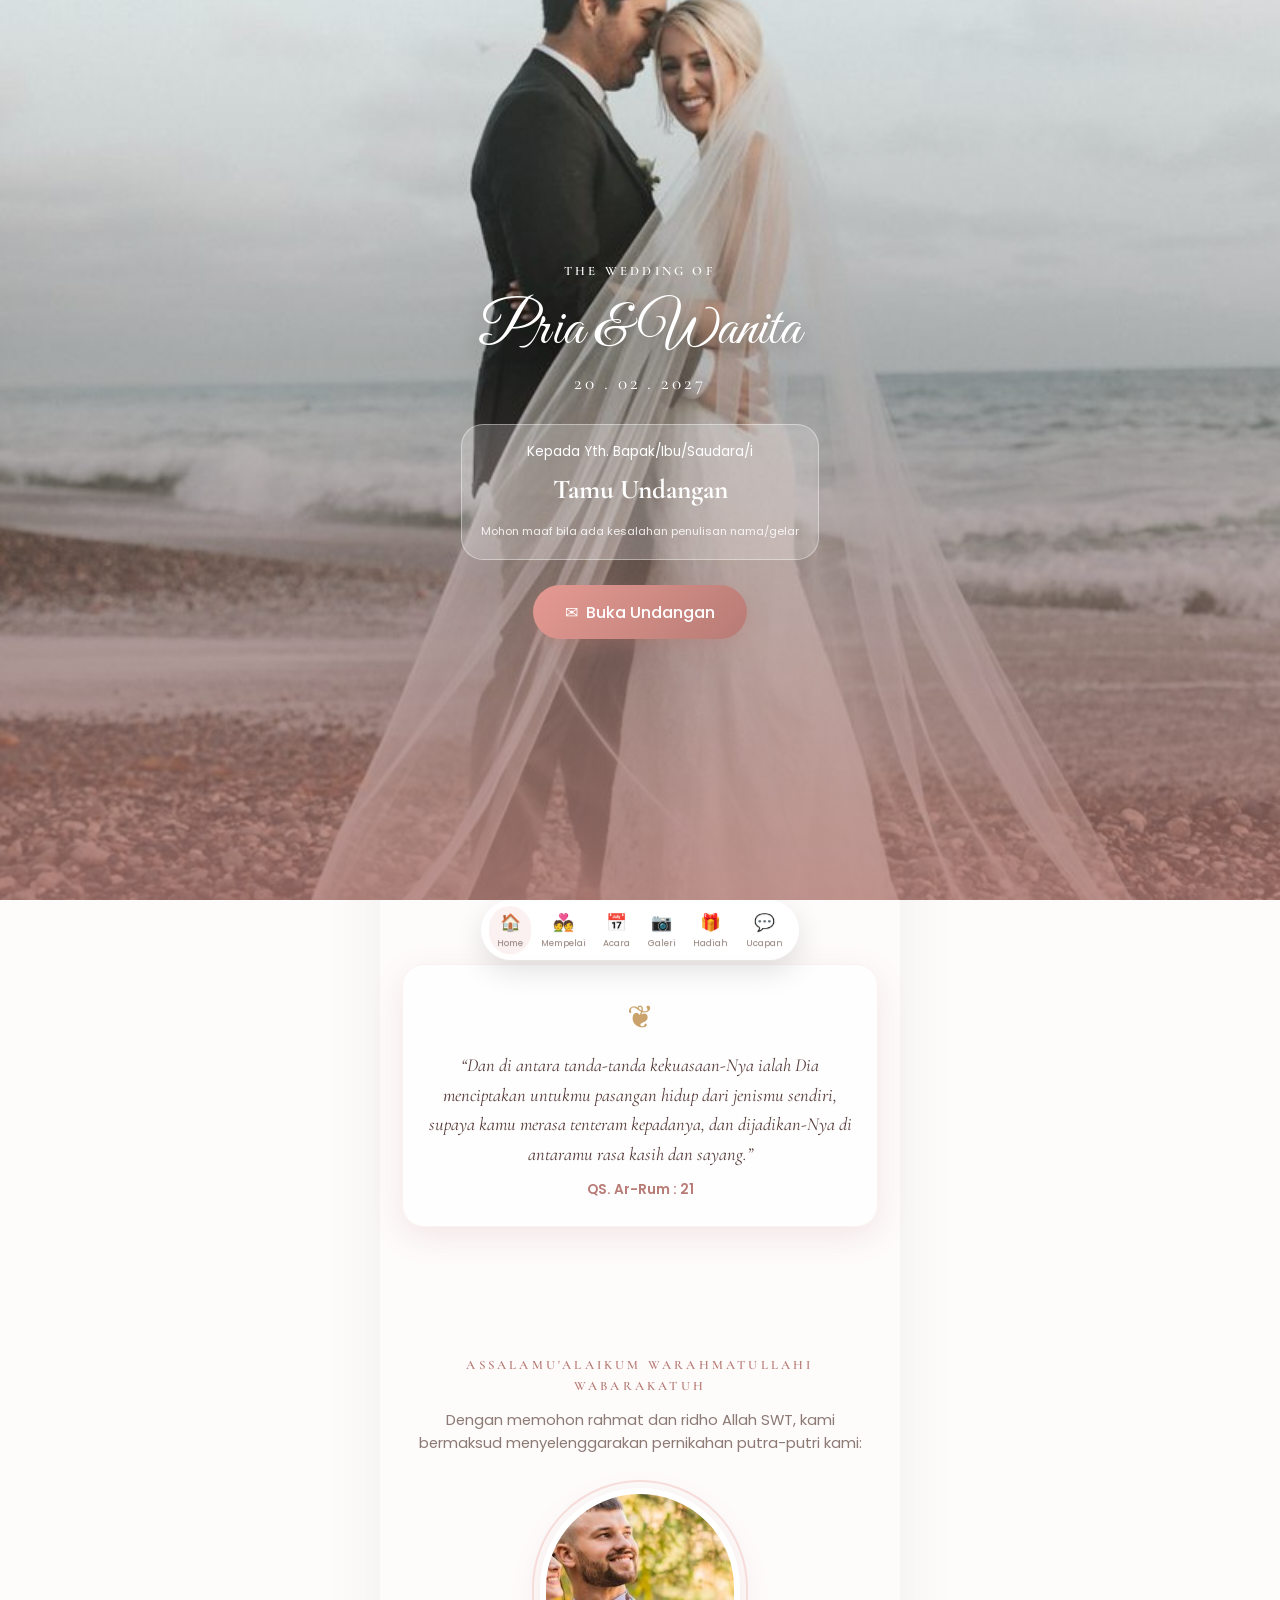
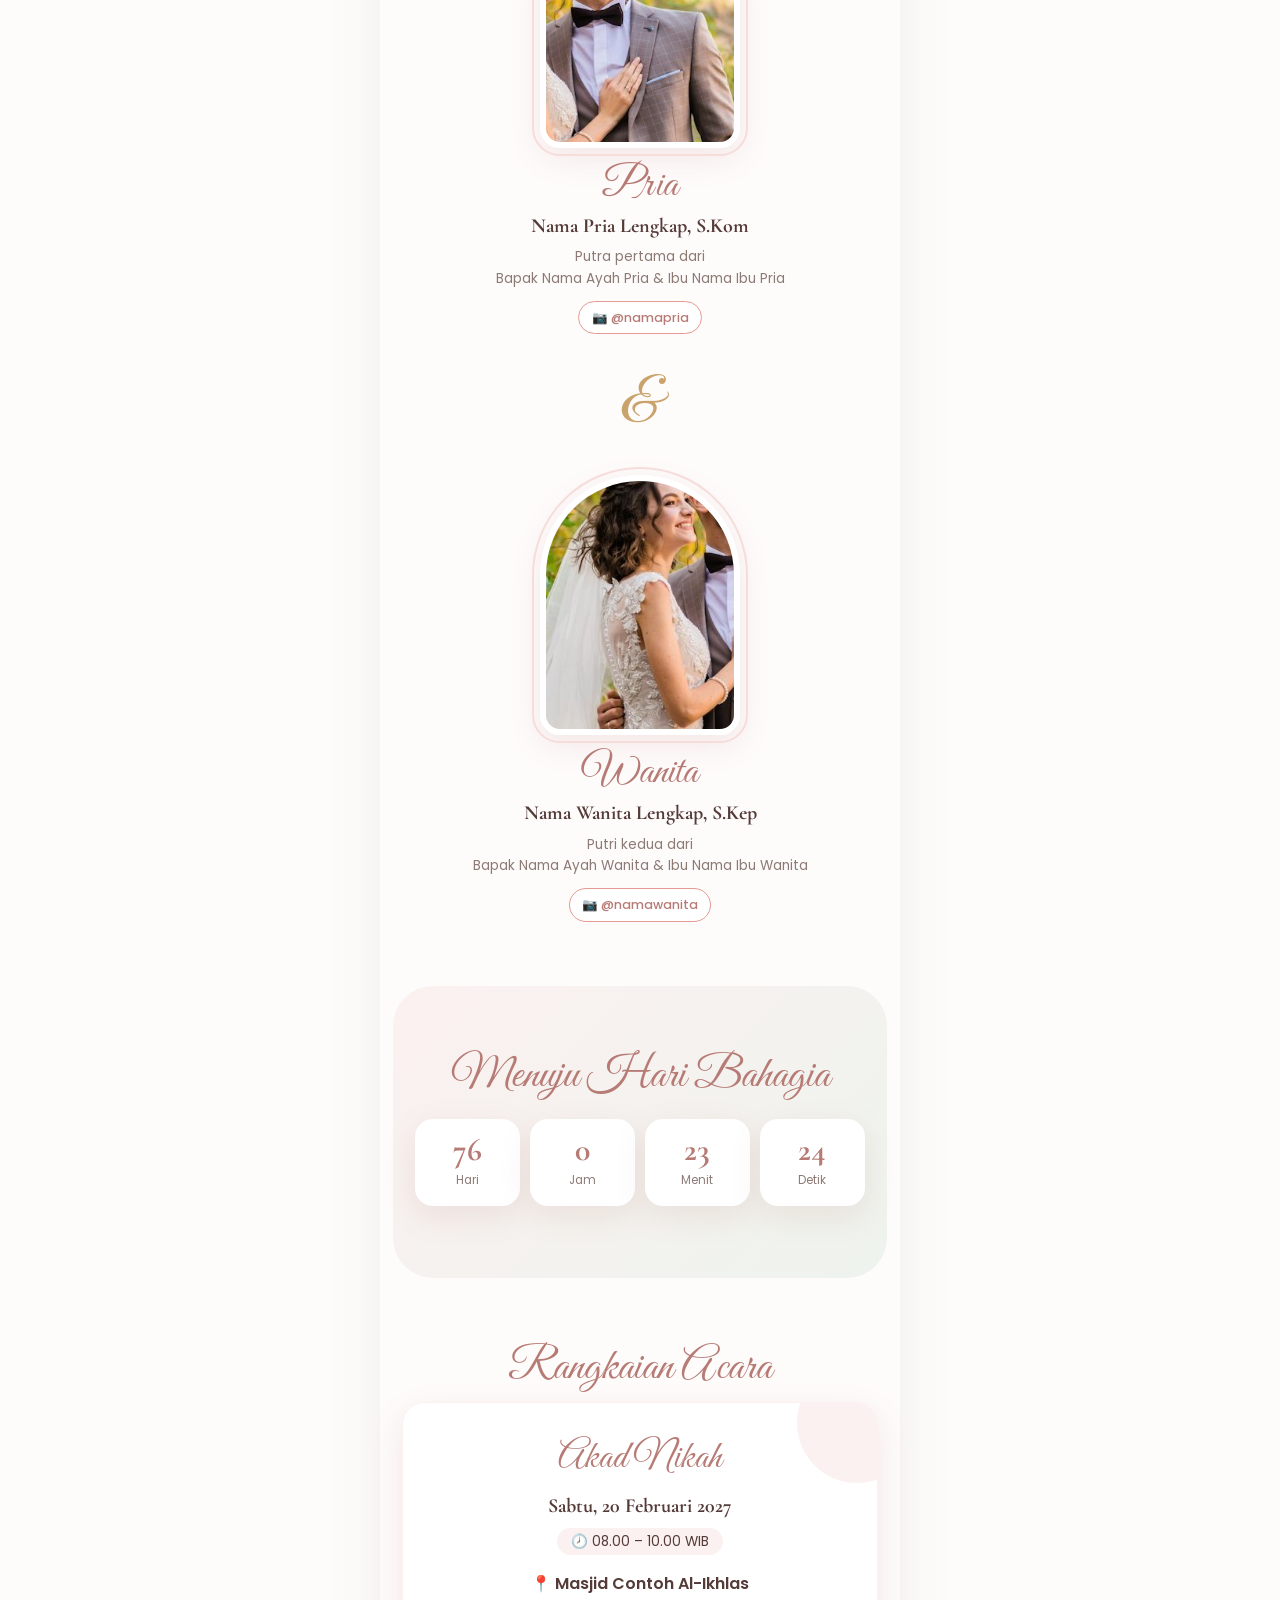
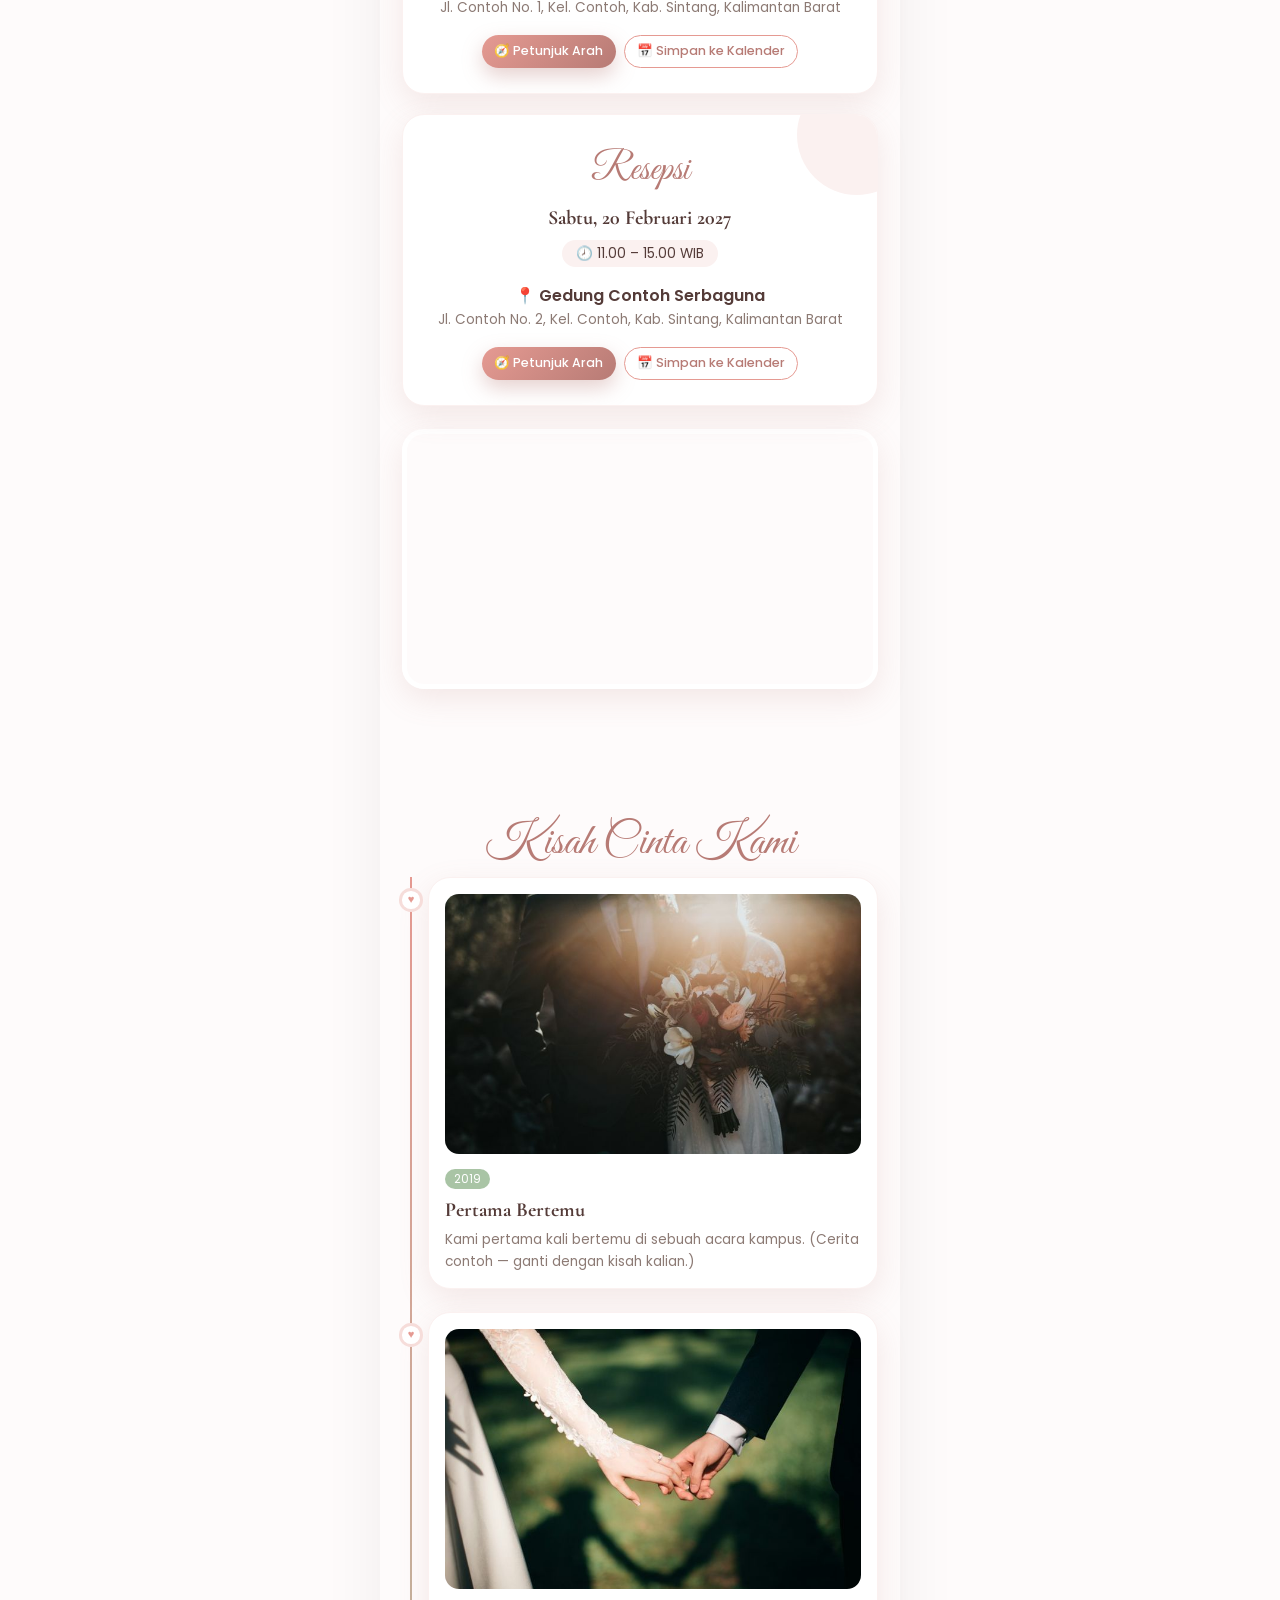
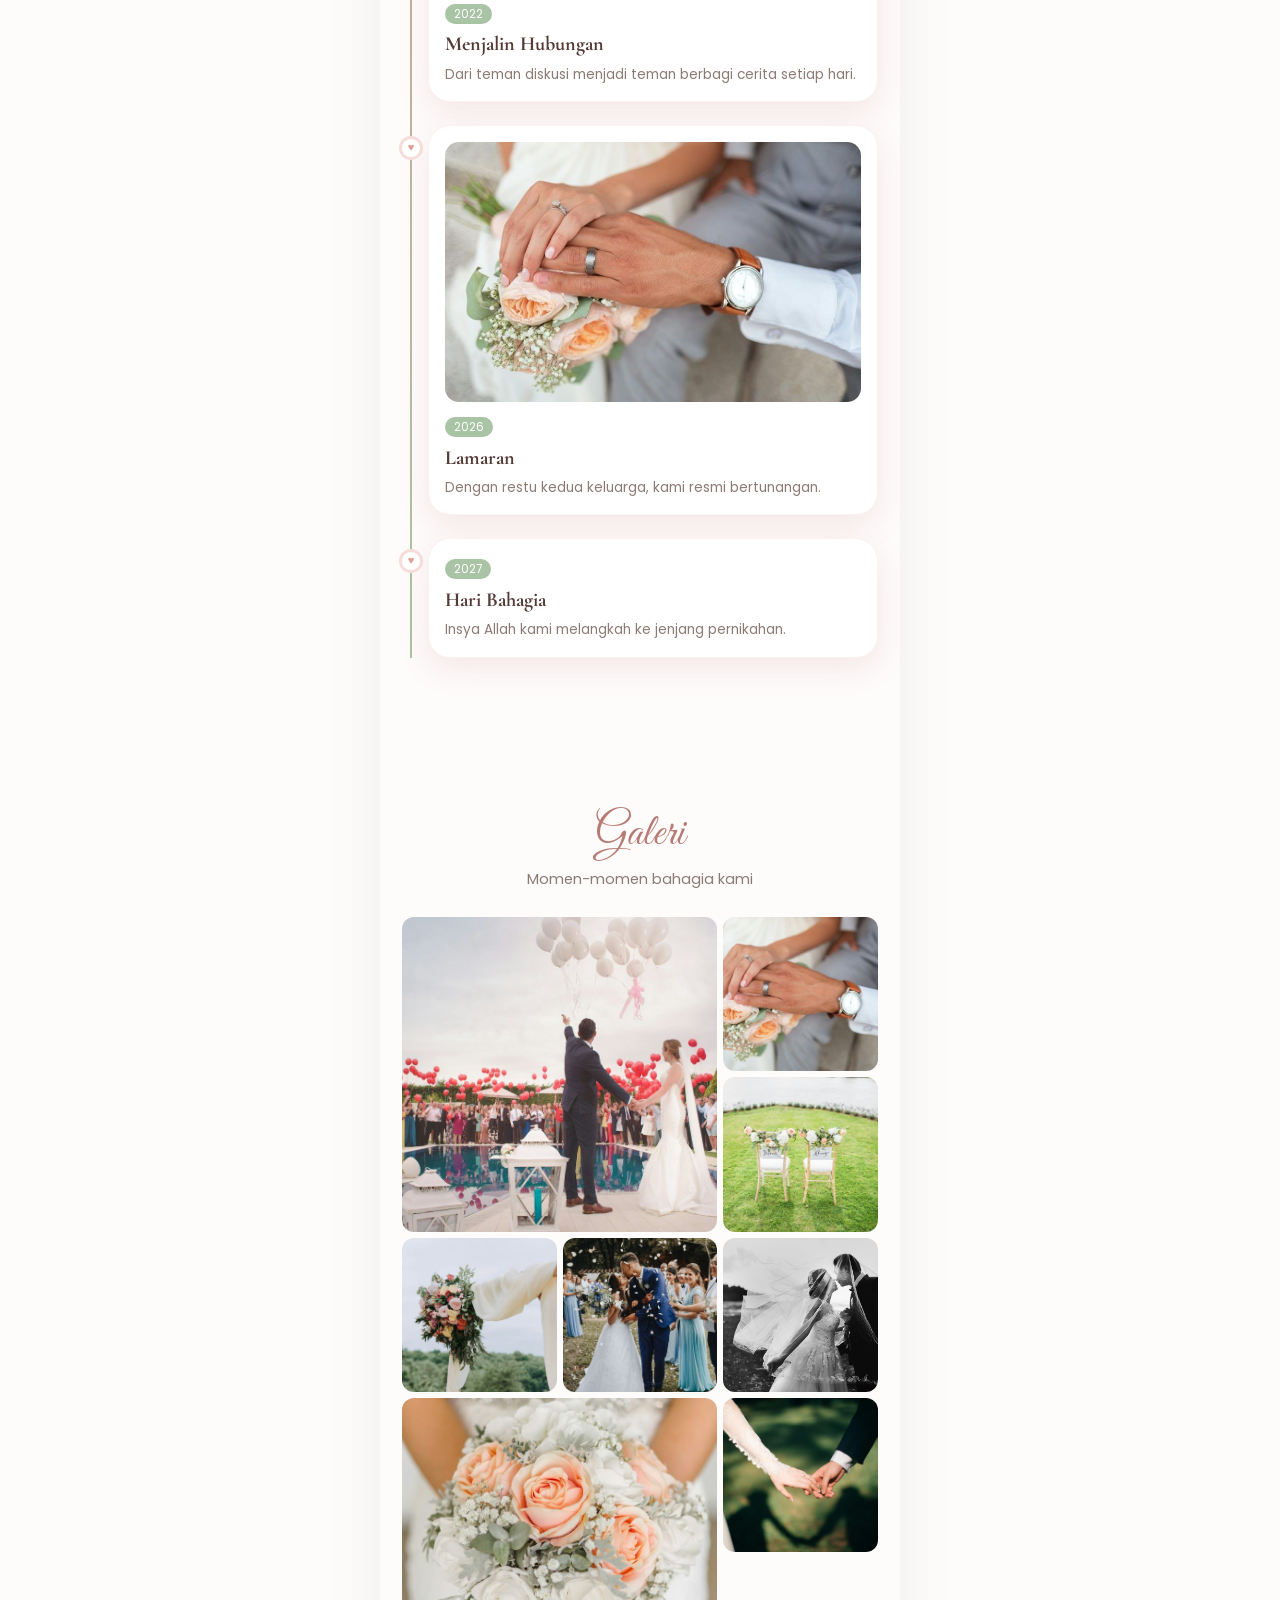
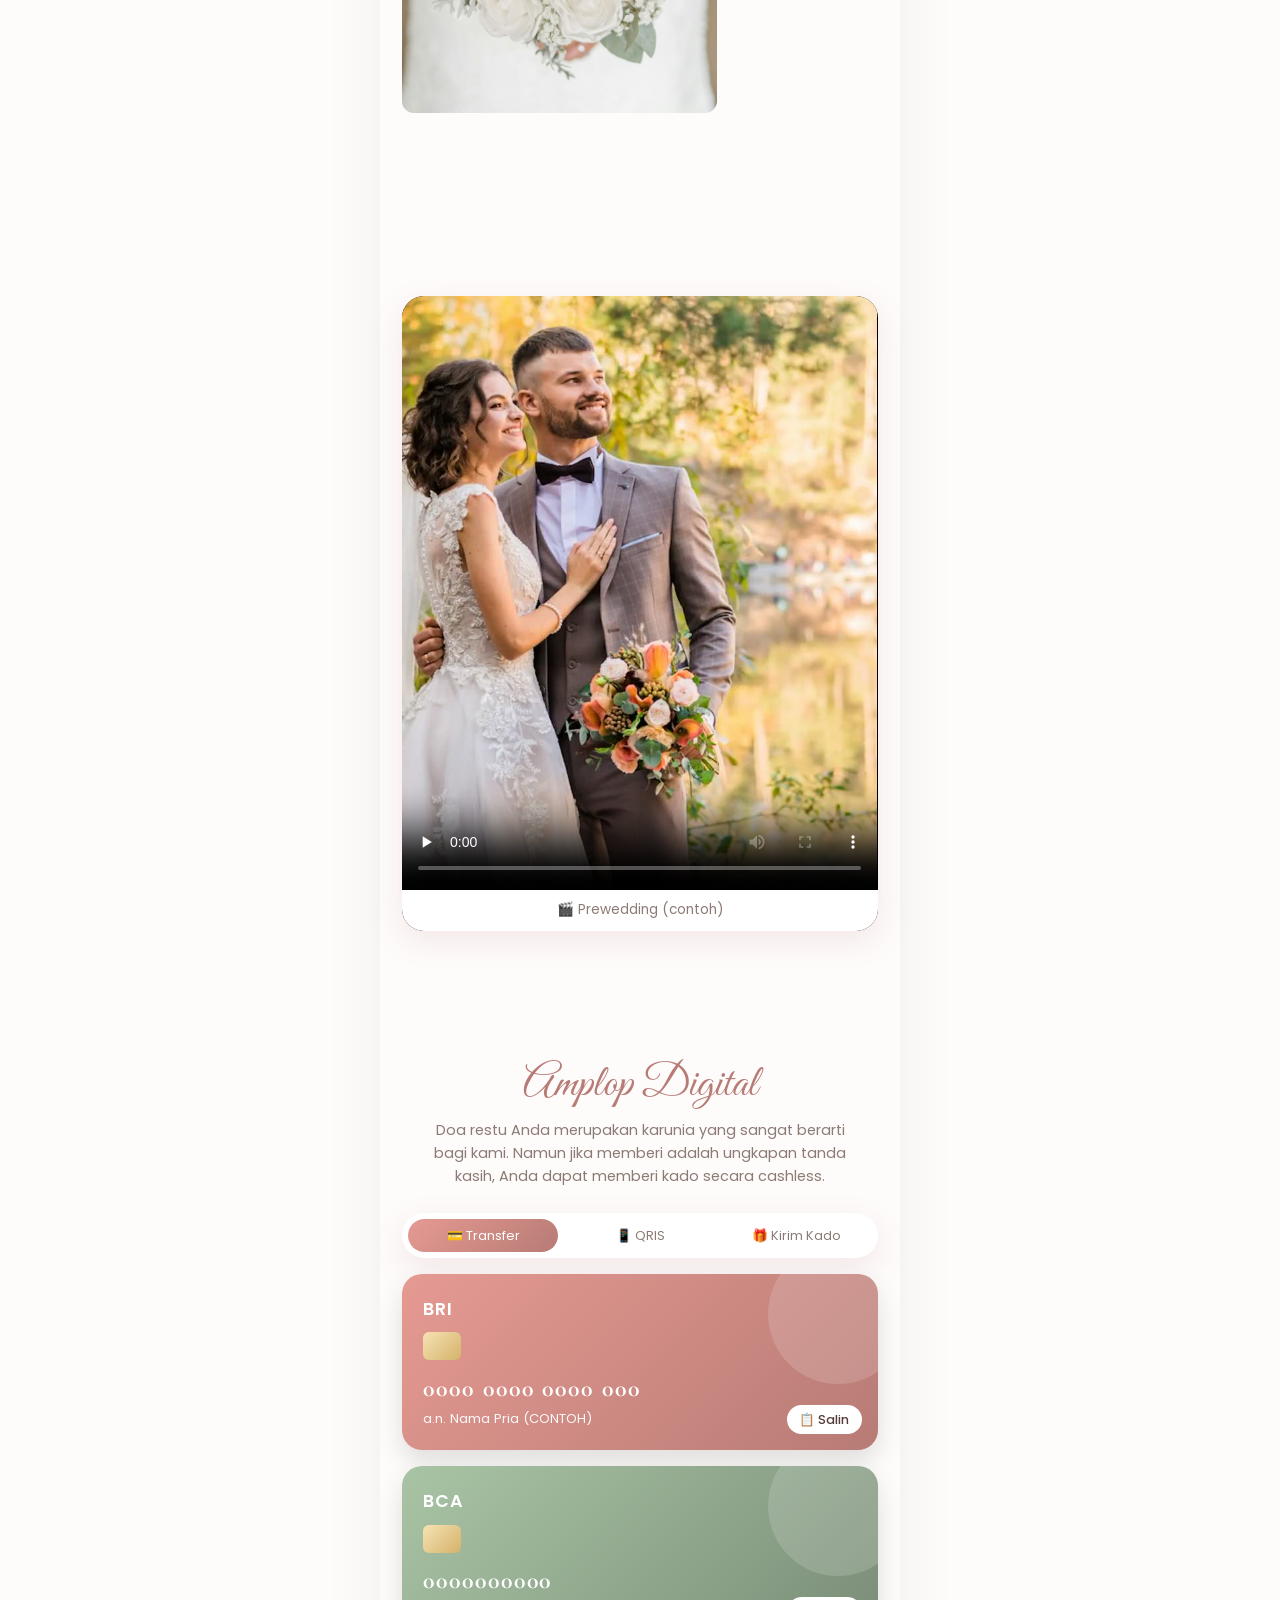
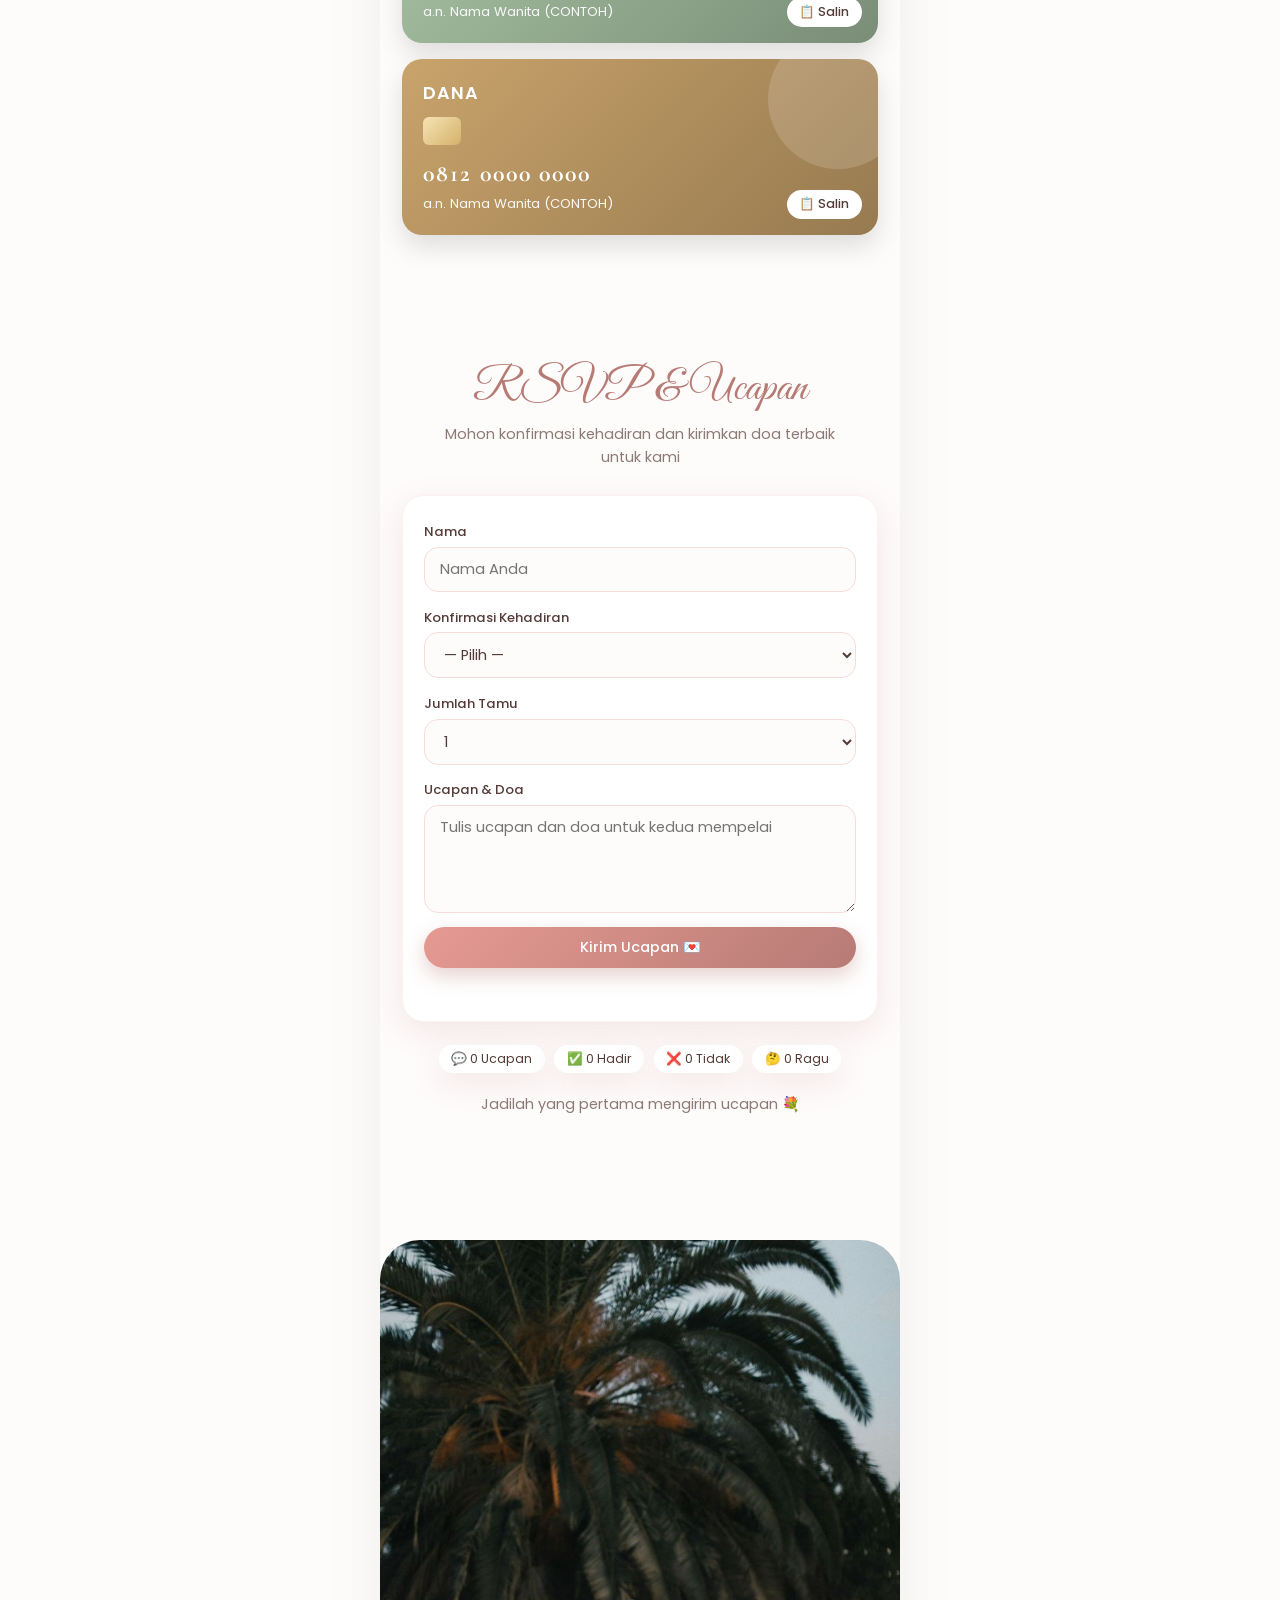
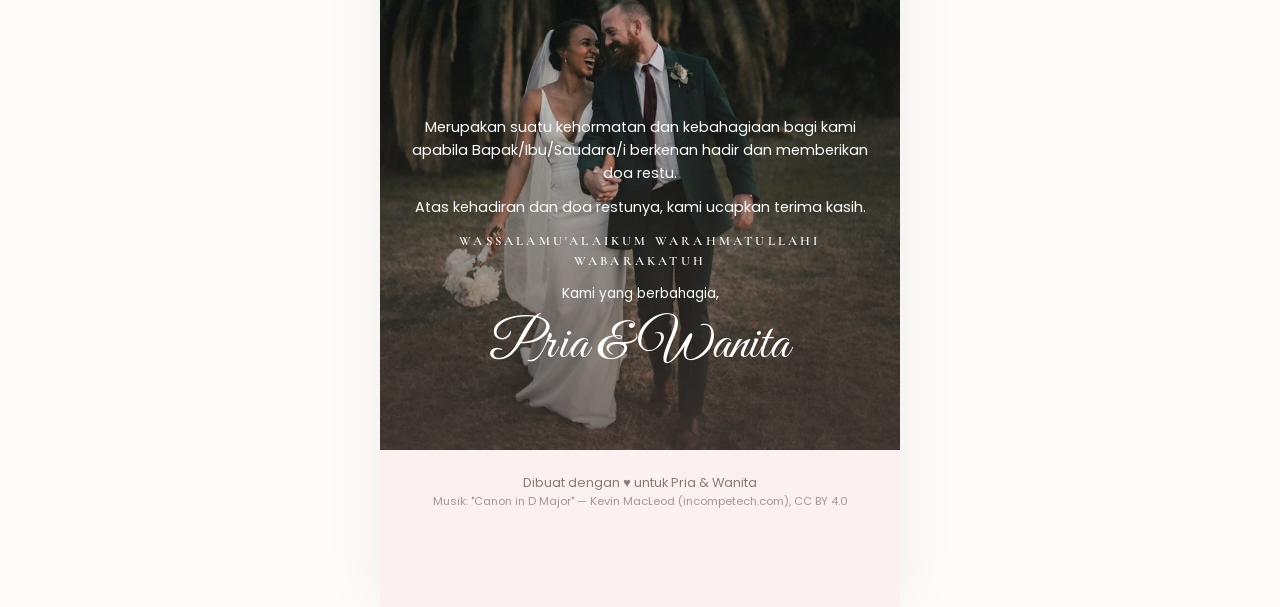
==== commit 843b4c8c: "Platform undangan: Supabase, dashboard klien, admin, tema, tamu Excel, RSVP" ====
--- a/index.html
+++ b/index.html
@@ -16,8 +16,11 @@
 <link href="https://fonts.googleapis.com/css2?family=Great+Vibes&family=Cormorant+Garamond:ital,wght@0,500;0,600;0,700;1,500&family=Poppins:wght@300;400;500;600&display=swap" rel="stylesheet">
 <link rel="stylesheet" href="style.css">
 <script src="config.js"></script>
+<script src="shared/default-data.js"></script>
+<script src="shared/theme.js"></script>
 </head>
 <body class="locked">
+<div class="loading" id="loading"><div class="ring"></div><p class="script" style="font-size:1.8rem">Memuat undangan…</p></div>
 
 <!-- ============ COVER ============ -->
 <section id="cover" class="cover">
--- a/style.css
+++ b/style.css
@@ -1,12 +1,12 @@
 :root{
   --cream:#FFF9F4; --peach:#FDEDE4; --peach2:#F9D6C5; --rose:#E59A92; --rose-d:#C9736B;
-  --sage:#A9C4A5; --sage-d:#6F9670; --gold:#C9A36B; --ink:#4A3B37; --muted:#8C7A74;
-  --radius:22px; --shadow:0 10px 30px rgba(201,115,107,.15);
+  --sage:#A9C4A5; --sage-d:#6F9670; --sage-l:#E3EFE0; --gold:#C9A36B; --ink:#4A3B37; --muted:#8C7A74;
+  --radius:22px; --shadow:0 10px 30px color-mix(in srgb,var(--rose-d) 15%,transparent);
 }
 *{box-sizing:border-box;margin:0;padding:0}
 html{scroll-behavior:smooth}
 body{font-family:'Poppins',sans-serif;color:var(--ink);background:var(--cream);
-  background-image:radial-gradient(circle at 10% 10%,#fde4d8 0,transparent 40%),radial-gradient(circle at 90% 60%,#e3efe0 0,transparent 40%);
+  background-image:radial-gradient(circle at 10% 10%,var(--peach) 0,transparent 40%),radial-gradient(circle at 90% 60%,var(--sage-l) 0,transparent 40%);
   background-attachment:fixed;line-height:1.6;font-size:15px;overflow-x:hidden}
 body.locked{overflow:hidden;height:100vh}
 #main{max-width:520px;margin:0 auto;position:relative;background:transparent}
@@ -17,7 +17,7 @@
 .small{font-size:.85rem}.tiny{font-size:.7rem;opacity:.75}
 .center{text-align:center}
 .btn{display:inline-flex;align-items:center;gap:.5em;border:0;cursor:pointer;font-family:inherit;font-weight:500;border-radius:999px;padding:.7em 1.4em;font-size:.9rem;transition:.25s;text-decoration:none}
-.btn-primary{background:linear-gradient(135deg,var(--rose),var(--rose-d));color:#fff;box-shadow:0 8px 20px rgba(201,115,107,.35)}
+.btn-primary{background:linear-gradient(135deg,var(--rose),var(--rose-d));color:#fff;box-shadow:0 8px 20px color-mix(in srgb,var(--rose-d) 35%,transparent)}
 .btn-primary:hover{transform:translateY(-2px)}
 .btn-outline{background:#fff;color:var(--rose-d);border:1.5px solid var(--rose)}
 .btn-sage{background:var(--sage-d);color:#fff}
@@ -31,7 +31,7 @@
 .hero-bg{background-position:35% center}
 .cover-bg{animation:zoom 20s ease-in-out infinite alternate}
 @keyframes zoom{to{transform:scale(1.12)}}
-.cover-overlay{position:absolute;inset:0;background:linear-gradient(180deg,rgba(253,237,228,.15) 0%,rgba(74,59,55,.25) 40%,rgba(201,115,107,.75) 100%)}
+.cover-overlay{position:absolute;inset:0;background:linear-gradient(180deg,rgba(253,237,228,.15) 0%,rgba(74,59,55,.25) 40%,color-mix(in srgb,var(--rose-d) 75%,transparent) 100%)}
 .cover-content{position:relative;padding:2rem 1.5rem;max-width:460px;animation:fadeUp 1.2s ease both}
 .cover .eyebrow{color:#fff}
 .couple-names{font-size:3.6rem;line-height:1.1;margin:.3em 0 .1em;text-shadow:0 4px 18px rgba(0,0,0,.25)}
@@ -57,7 +57,7 @@
 .title{font-size:2.8rem;color:var(--rose-d);margin-bottom:.4rem;line-height:1.2}
 .sub{color:var(--muted);font-size:.9rem;max-width:420px;margin:0 auto 1.6rem}
 .lead{color:var(--muted);margin:.8rem 0 2rem;font-size:.92rem}
-.card{background:#fff;border-radius:var(--radius);padding:1.6rem 1.3rem;box-shadow:var(--shadow);border:1px solid #fbe3d8}
+.card{background:#fff;border-radius:var(--radius);padding:1.6rem 1.3rem;box-shadow:var(--shadow);border:1px solid var(--peach)}
 .glass{background:rgba(255,255,255,.7);backdrop-filter:blur(8px)}
 .ornament{font-size:2rem;color:var(--gold)}
 .ayat{font-family:'Cormorant Garamond',serif;font-style:italic;font-size:1.15rem;margin:.6rem 0}
@@ -73,7 +73,7 @@
 .amp{font-size:4rem;color:var(--gold);margin:1.2rem 0}
 
 /* COUNTDOWN */
-.countdown-sec{background:linear-gradient(135deg,var(--peach),#eef5ec);border-radius:40px;margin:0 .8rem}
+.countdown-sec{background:linear-gradient(135deg,var(--peach),var(--sage-l));border-radius:40px;margin:0 .8rem}
 .countdown{display:grid;grid-template-columns:repeat(4,1fr);gap:.6rem;margin:1rem 0 .5rem}
 .countdown div{background:#fff;border-radius:18px;padding:.9rem .2rem;box-shadow:var(--shadow)}
 .countdown b{display:block;font-family:'Cormorant Garamond',serif;font-size:2rem;color:var(--rose-d);line-height:1}
@@ -132,9 +132,9 @@
 .tab-panel{display:none}.tab-panel.active{display:block;animation:fadeIn .3s}
 .bank-list{display:grid;gap:1rem}
 .bank-card{position:relative;text-align:left;color:#fff;border-radius:20px;padding:1.3rem;overflow:hidden;min-height:170px;display:flex;flex-direction:column;justify-content:space-between;box-shadow:0 12px 26px rgba(0,0,0,.12)}
-.bank-card:nth-child(3n+1){background:linear-gradient(135deg,#E59A92,#C9736B)}
-.bank-card:nth-child(3n+2){background:linear-gradient(135deg,#8DB38A,#5E8A61)}
-.bank-card:nth-child(3n+3){background:linear-gradient(135deg,#D8B47E,#B08548)}
+.bank-card:nth-child(3n+1){background:linear-gradient(135deg,var(--rose),var(--rose-d))}
+.bank-card:nth-child(3n+2){background:linear-gradient(135deg,var(--sage),var(--sage-d))}
+.bank-card:nth-child(3n+3){background:linear-gradient(135deg,var(--gold),color-mix(in srgb,var(--gold) 75%,#000))}
 .bank-card::after{content:"";position:absolute;right:-30px;top:-30px;width:140px;height:140px;border-radius:50%;background:rgba(255,255,255,.15)}
 .bank-card .bname{font-weight:600;font-size:1.1rem;letter-spacing:.05em}
 .bank-card .chip{width:38px;height:28px;border-radius:6px;background:linear-gradient(135deg,#f6e3b4,#d4b26a);margin:.6rem 0}
@@ -146,17 +146,17 @@
 /* RSVP */
 .form{text-align:left;display:grid;gap:.9rem}
 .form label{display:grid;gap:.3rem;font-size:.82rem;font-weight:500}
-.form input,.form select,.form textarea{font-family:inherit;font-size:.92rem;padding:.75em 1em;border:1.5px solid #f3d9cf;border-radius:14px;background:var(--cream);color:var(--ink);outline:none;transition:.2s}
+.form input,.form select,.form textarea{font-family:inherit;font-size:.92rem;padding:.75em 1em;border:1.5px solid var(--peach2);border-radius:14px;background:var(--cream);color:var(--ink);outline:none;transition:.2s}
 .form input:focus,.form select:focus,.form textarea:focus{border-color:var(--rose)}
 .form .btn{justify-content:center}
 .form-msg{font-size:.8rem;text-align:center;color:var(--sage-d);min-height:1em}
 .stats{display:flex;gap:.6rem;justify-content:center;margin:1.4rem 0 1rem;flex-wrap:wrap}
 .stats span{background:#fff;padding:.35em 1em;border-radius:999px;font-size:.78rem;box-shadow:var(--shadow)}
 .wishes{max-height:440px;overflow-y:auto;display:grid;gap:.7rem;text-align:left;padding:.2rem}
-.wish{background:#fff;border-radius:16px;padding:.9rem 1rem;box-shadow:0 4px 14px rgba(201,115,107,.1);display:flex;gap:.7rem}
+.wish{background:#fff;border-radius:16px;padding:.9rem 1rem;box-shadow:0 4px 14px color-mix(in srgb,var(--rose-d) 10%,transparent);display:flex;gap:.7rem}
 .avatar{flex:0 0 38px;height:38px;border-radius:50%;background:var(--peach2);color:var(--rose-d);display:grid;place-items:center;font-weight:600}
 .wish b{font-size:.88rem}
-.badge{font-size:.65rem;padding:.1em .6em;border-radius:999px;margin-left:.3em;background:#e8f1e6;color:var(--sage-d)}
+.badge{font-size:.65rem;padding:.1em .6em;border-radius:999px;margin-left:.3em;background:var(--sage-l);color:var(--sage-d)}
 .badge.no{background:#fbe5e2;color:var(--rose-d)}.badge.maybe{background:#f6efe1;color:#a88340}
 .wish p{font-size:.85rem;margin:.2rem 0;word-break:break-word}
 .wish time{font-size:.68rem;color:var(--muted)}
@@ -173,7 +173,7 @@
 .bottom-nav a{display:flex;flex-direction:column;align-items:center;text-decoration:none;font-size:1.05rem;padding:.2rem .5rem;border-radius:999px;color:var(--ink)}
 .bottom-nav a span{font-size:.55rem;color:var(--muted)}
 .bottom-nav a.active{background:var(--peach)}
-.music-btn{position:fixed;right:14px;bottom:84px;z-index:60;width:46px;height:46px;border-radius:50%;border:0;background:linear-gradient(135deg,var(--rose),var(--rose-d));color:#fff;font-size:1.2rem;box-shadow:0 8px 20px rgba(201,115,107,.4);cursor:pointer;display:none}
+.music-btn{position:fixed;right:14px;bottom:84px;z-index:60;width:46px;height:46px;border-radius:50%;border:0;background:linear-gradient(135deg,var(--rose),var(--rose-d));color:#fff;font-size:1.2rem;box-shadow:0 8px 20px color-mix(in srgb,var(--rose-d) 40%,transparent);cursor:pointer;display:none}
 body.opened .music-btn{display:block}
 .music-btn.playing{animation:spin 4s linear infinite}
 .music-btn.paused{opacity:.75}
@@ -197,3 +197,9 @@
   #main{box-shadow:0 0 60px rgba(0,0,0,.06)}
 }
 @media (prefers-reduced-motion:reduce){*{animation:none!important;transition:none!important}.reveal{opacity:1;transform:none}}
+
+/* LOADING */
+.loading{position:fixed;inset:0;z-index:500;background:var(--cream);display:flex;flex-direction:column;align-items:center;justify-content:center;gap:1rem;color:var(--rose-d);transition:opacity .5s}
+.loading.hide{opacity:0;pointer-events:none}
+.loading .ring{width:46px;height:46px;border-radius:50%;border:3px solid var(--peach2);border-top-color:var(--rose);animation:spin 1s linear infinite}
+.notfound{padding:3rem 1.5rem;text-align:center}
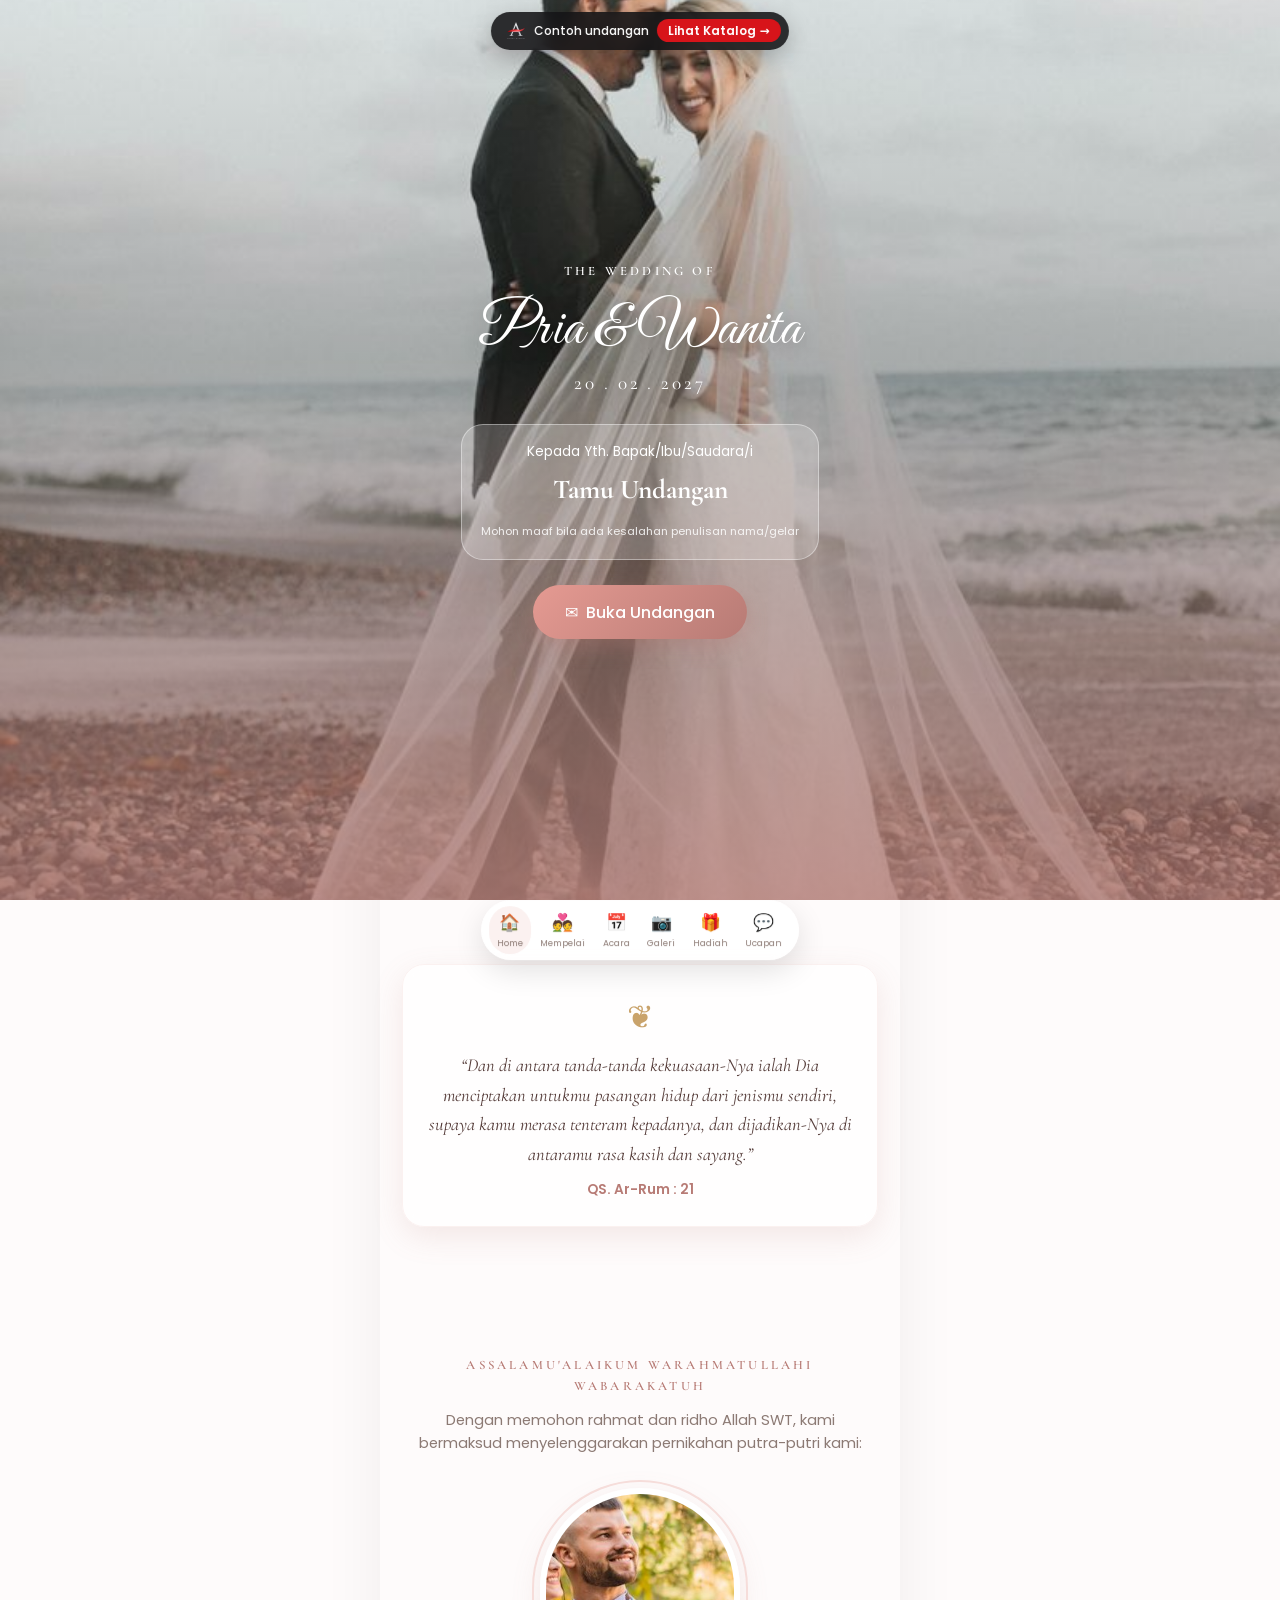
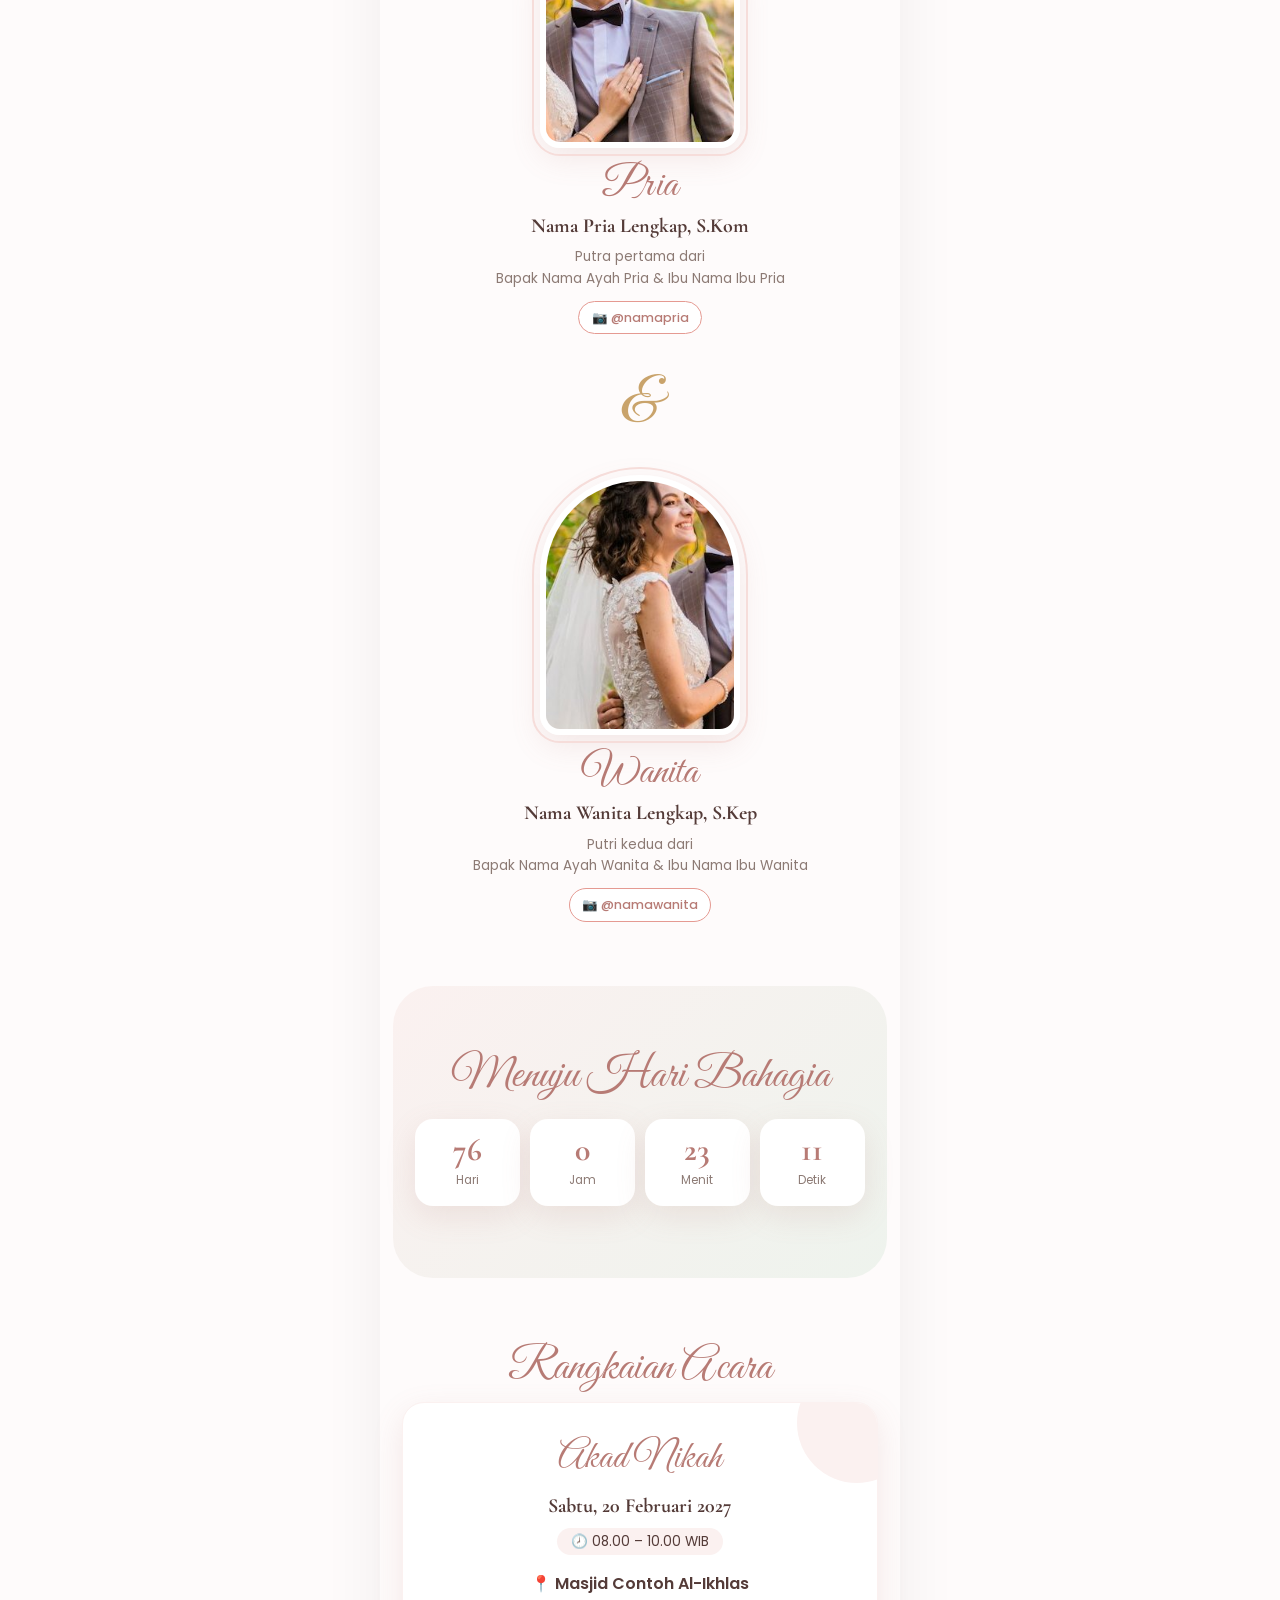
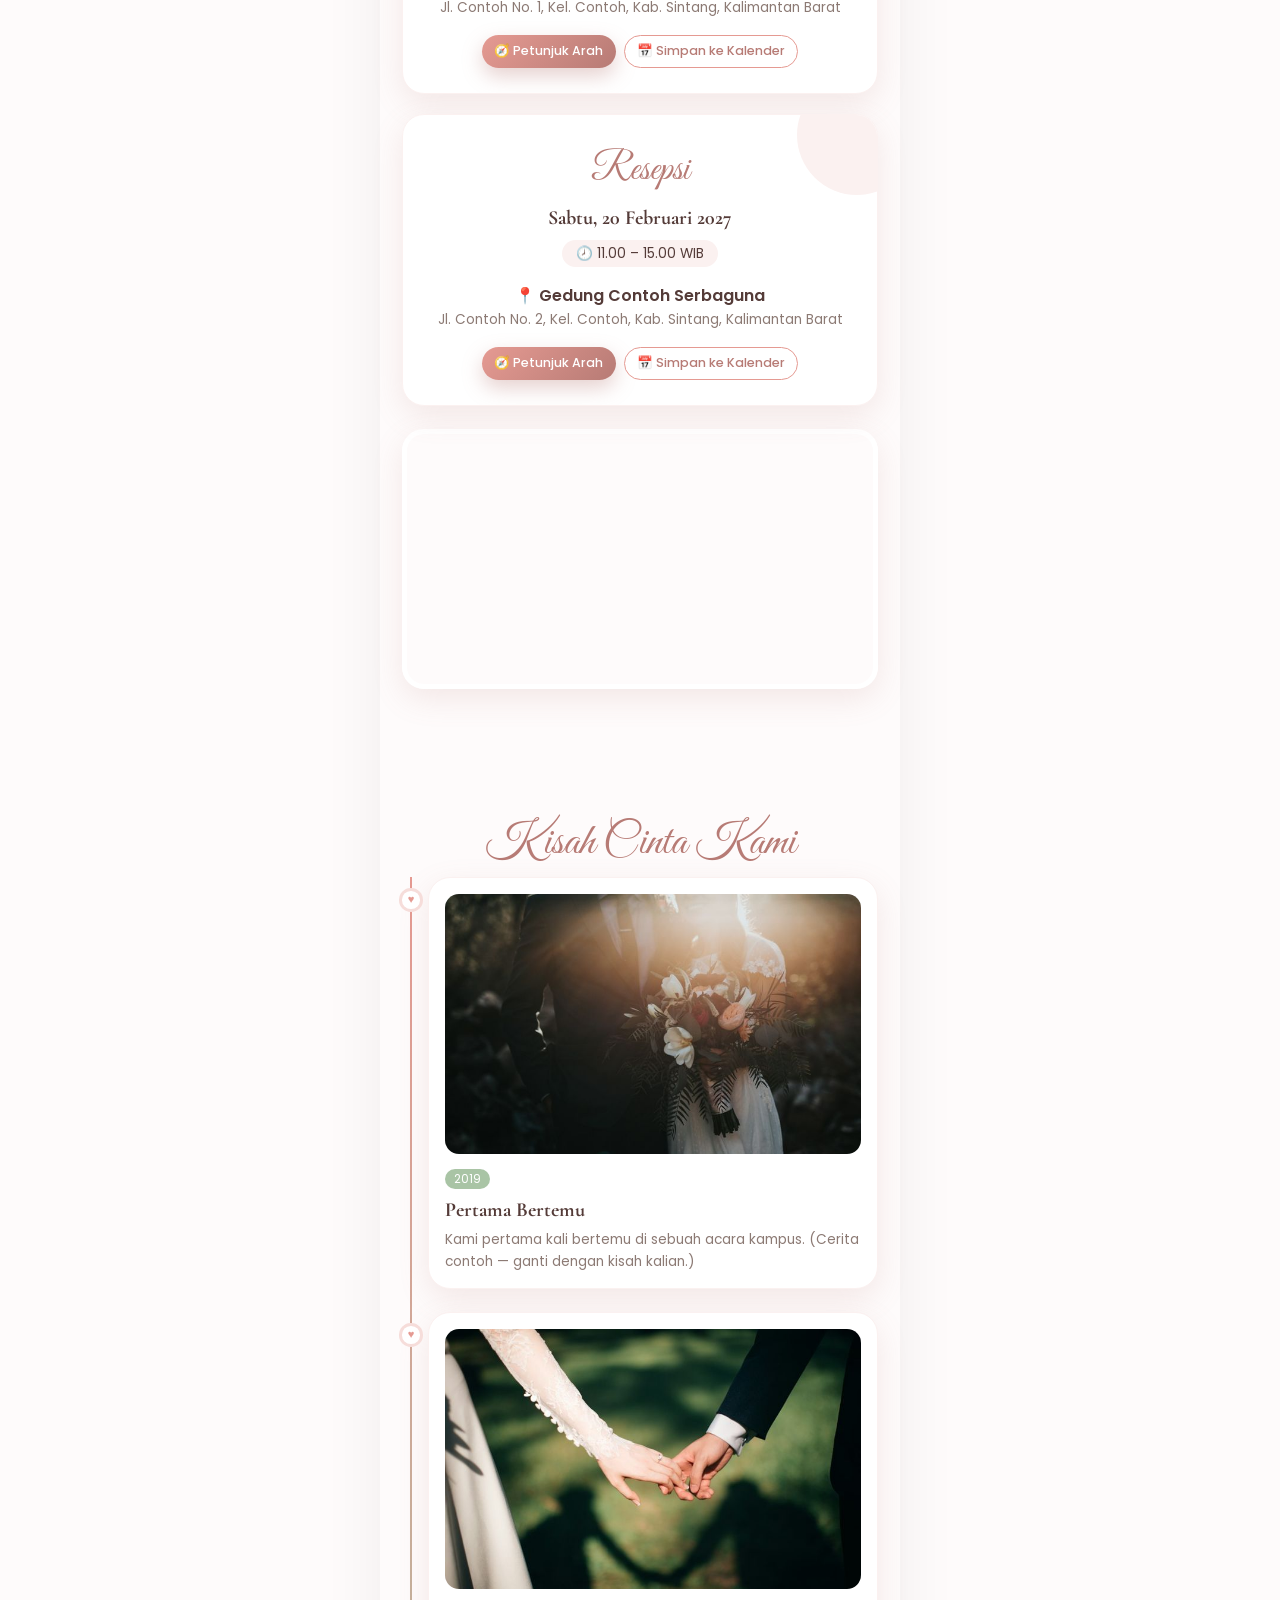
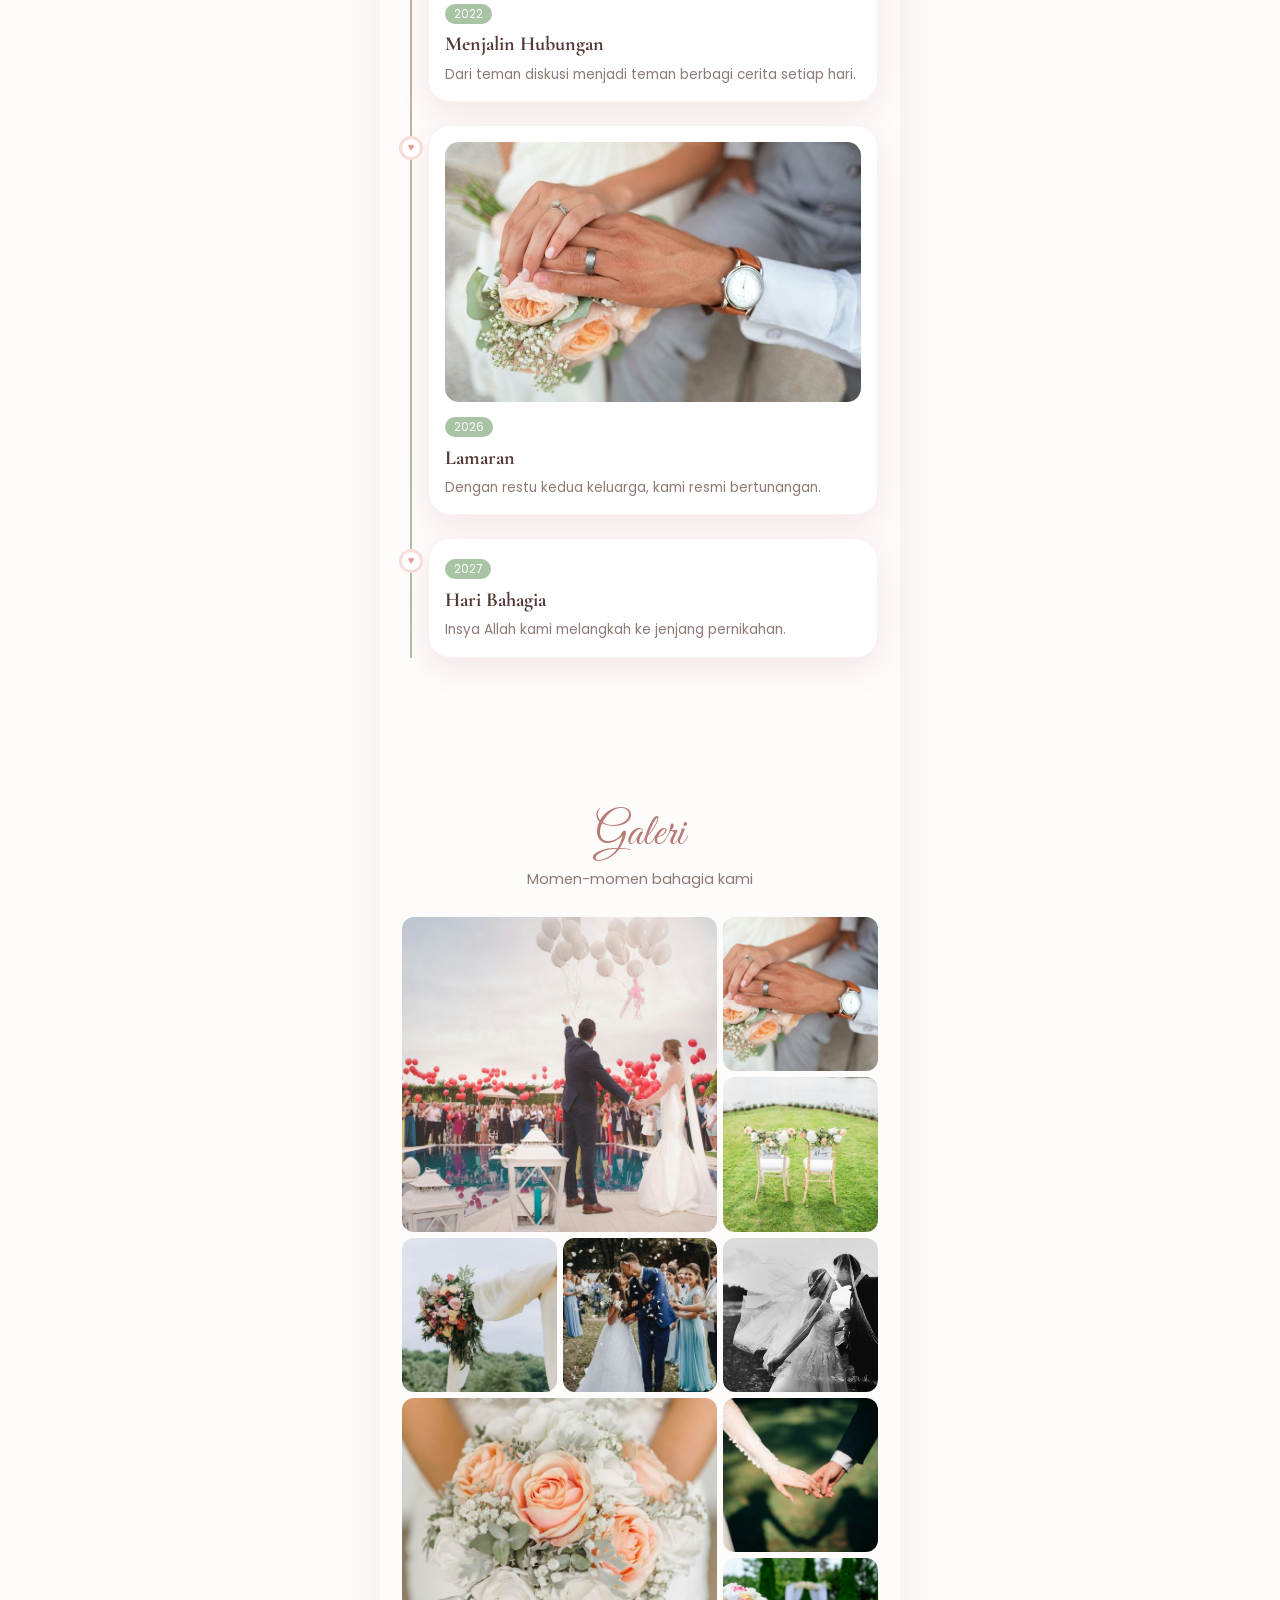
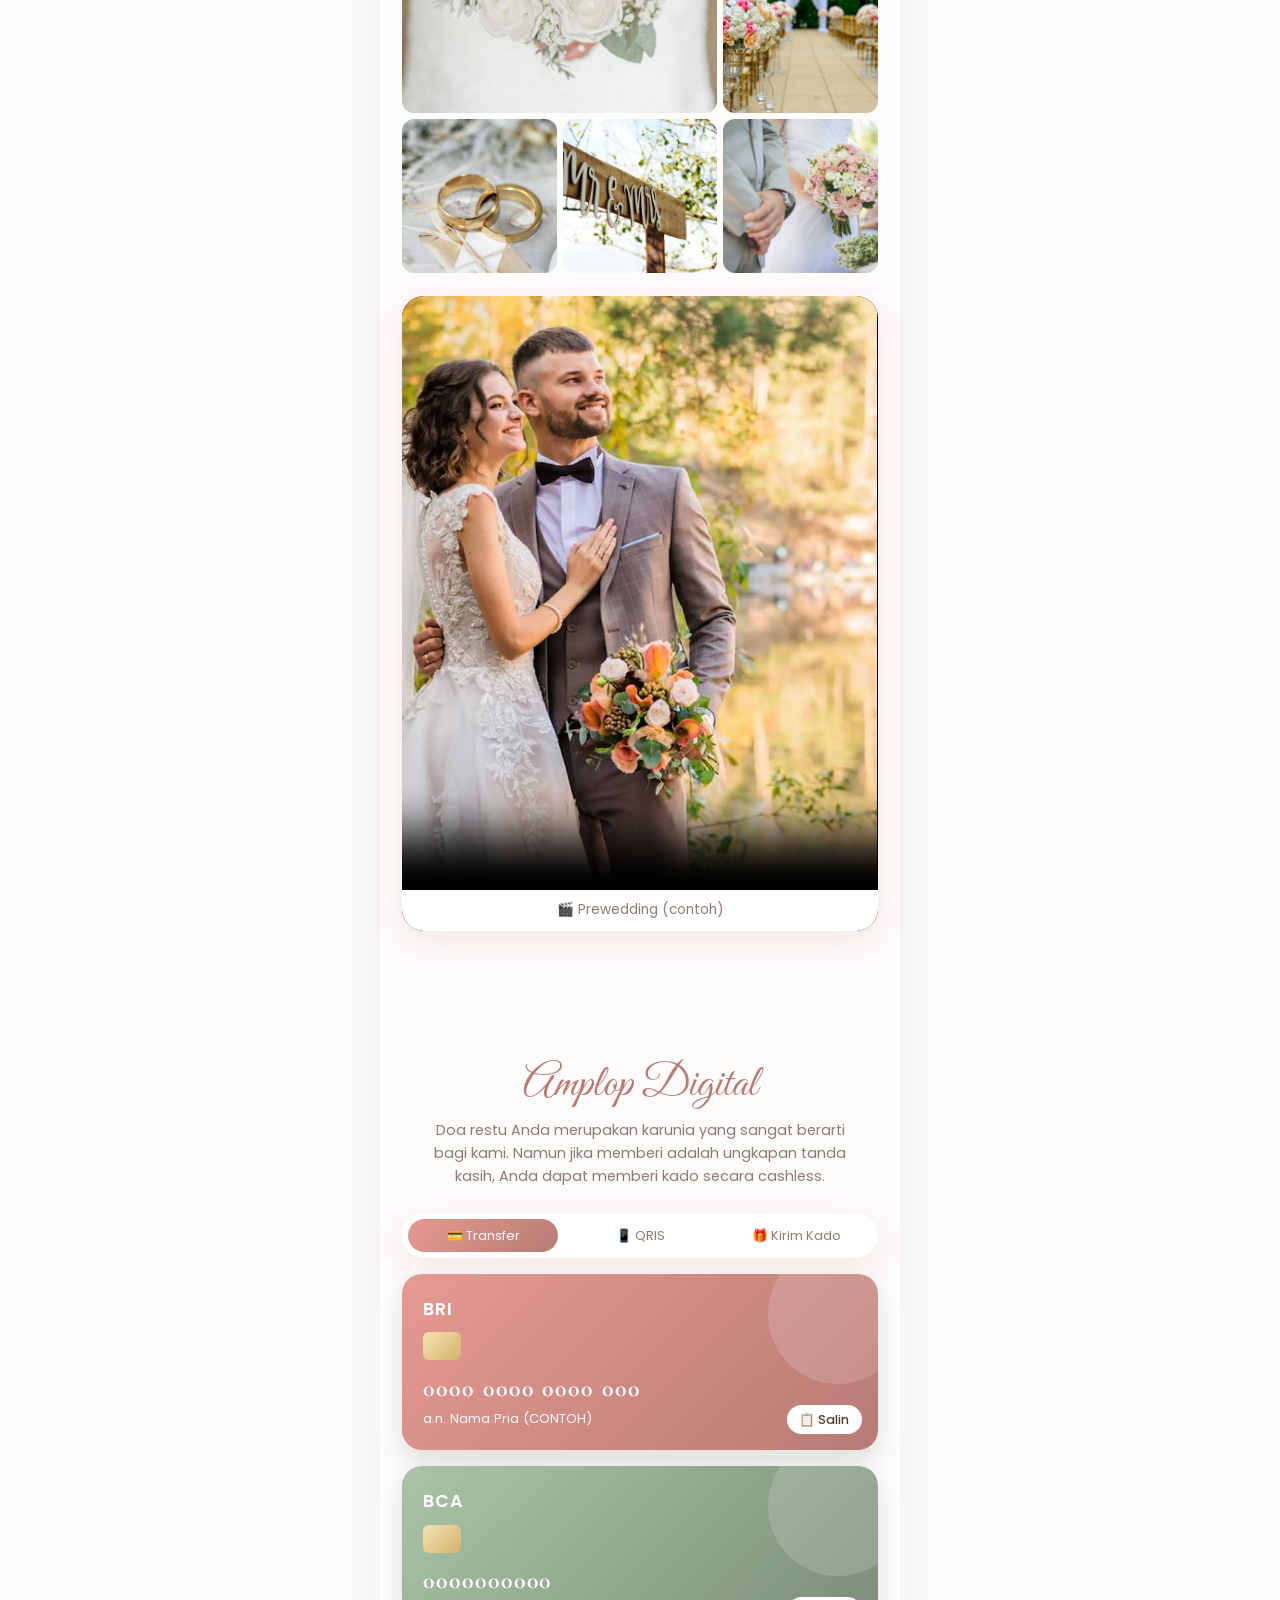
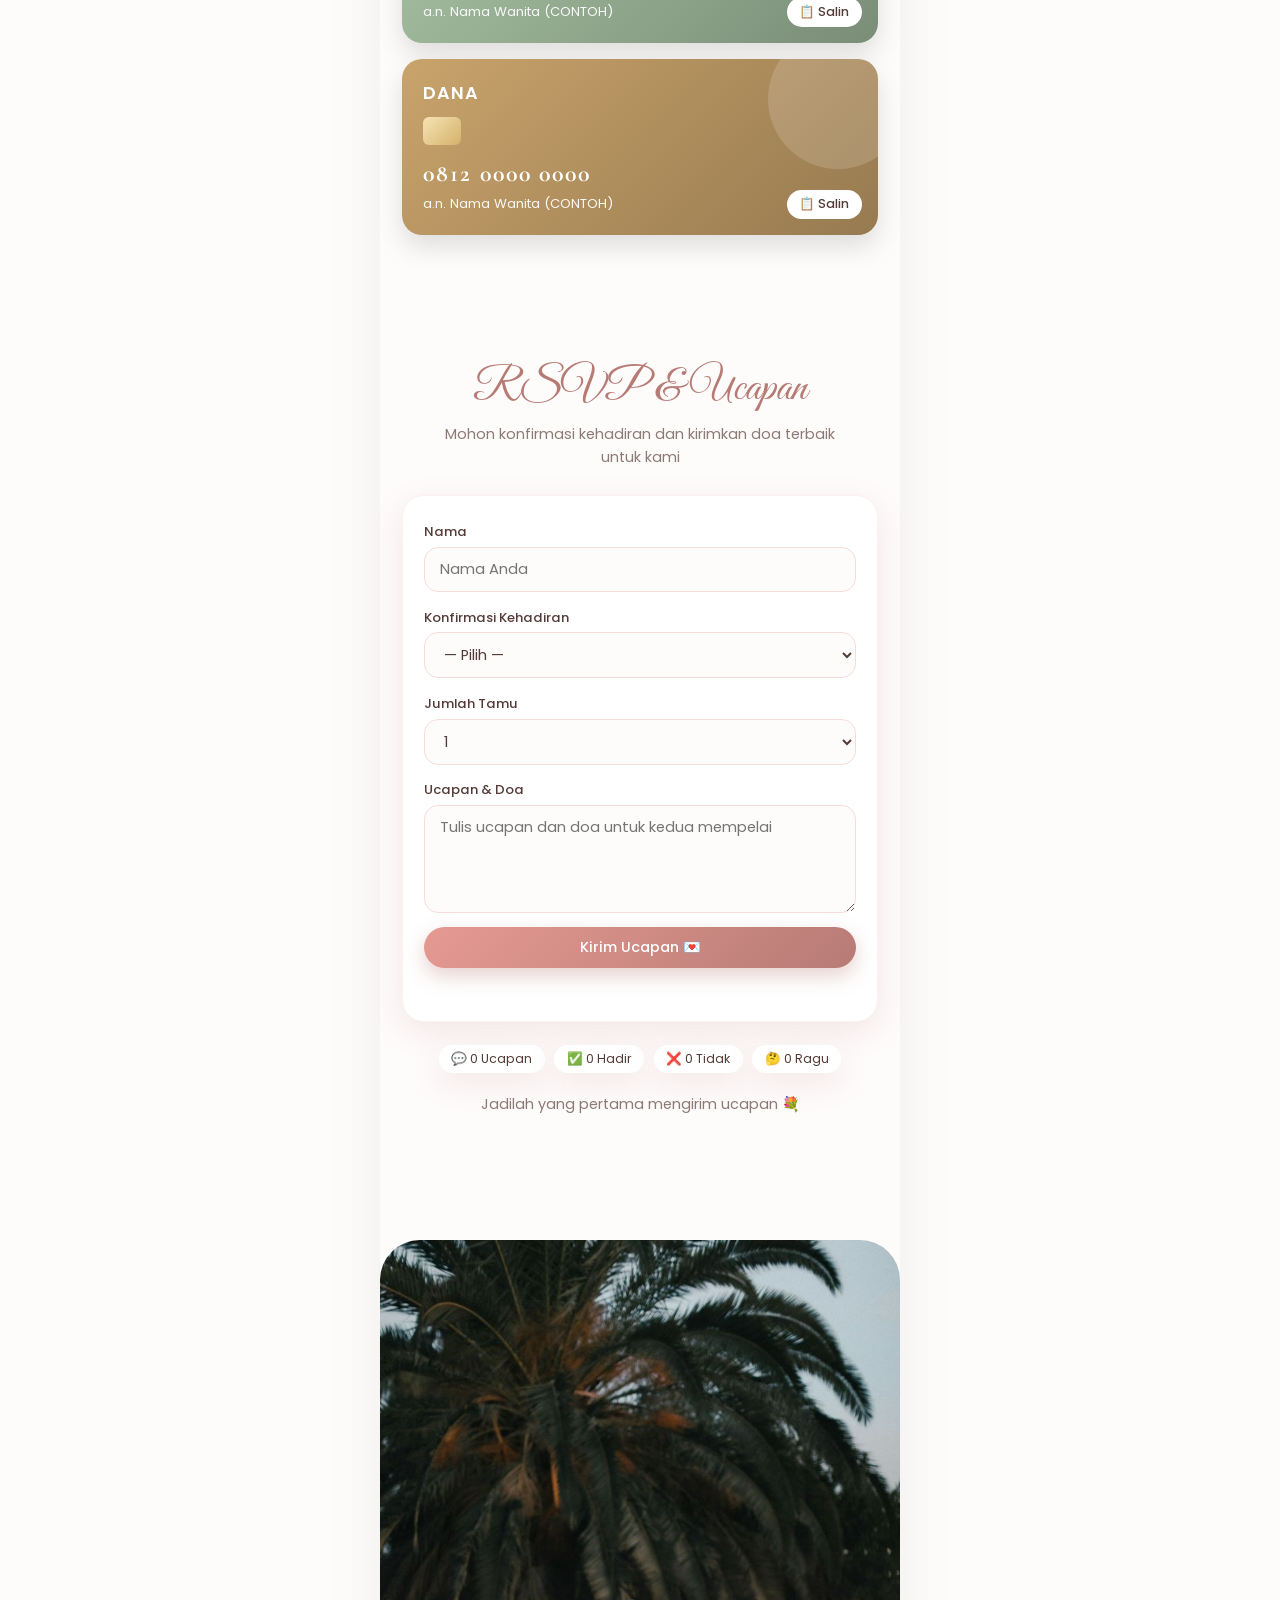
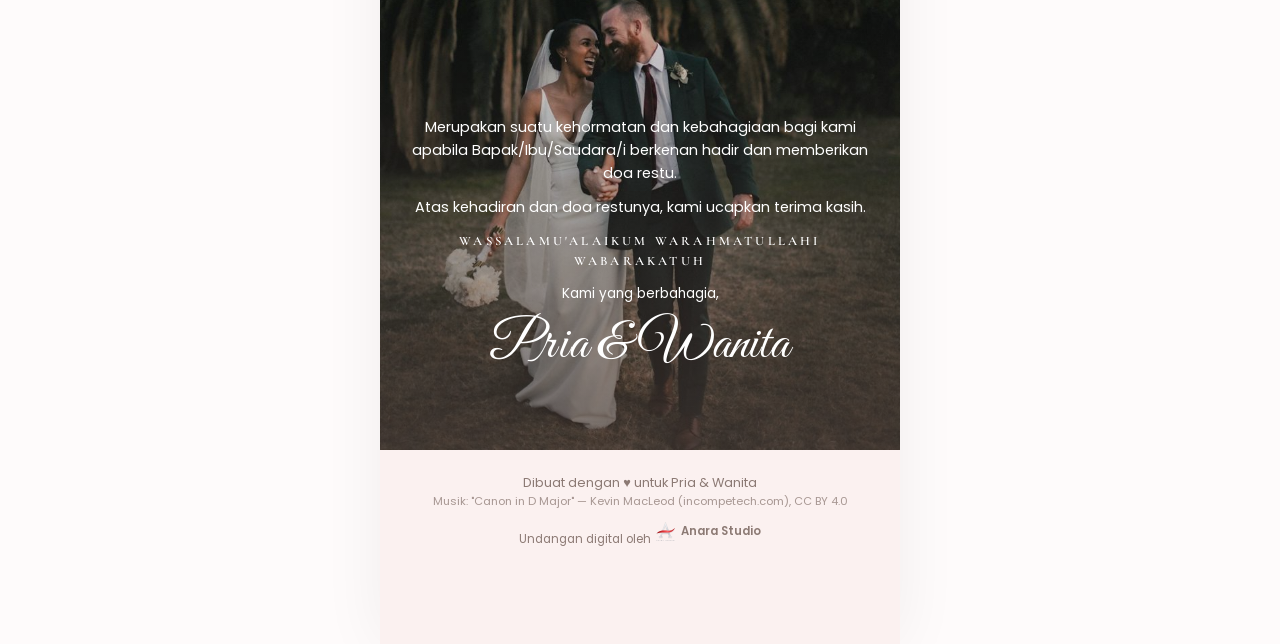
==== commit 76574a2d: "Katalog Anara Studio: 10 template desain, paket harga, pilih template di dashboard, pengaturan paket" ====
--- a/index.html
+++ b/index.html
@@ -15,9 +15,12 @@
 <link rel="preconnect" href="https://fonts.gstatic.com" crossorigin>
 <link href="https://fonts.googleapis.com/css2?family=Great+Vibes&family=Cormorant+Garamond:ital,wght@0,500;0,600;0,700;1,500&family=Poppins:wght@300;400;500;600&display=swap" rel="stylesheet">
 <link rel="stylesheet" href="style.css">
+<link rel="stylesheet" href="templates.css">
 <script src="config.js"></script>
 <script src="shared/default-data.js"></script>
 <script src="shared/theme.js"></script>
+<script src="shared/brand.js"></script>
+<script src="shared/templates.js"></script>
 </head>
 <body class="locked">
 <div class="loading" id="loading"><div class="ring"></div><p class="script" style="font-size:1.8rem">Memuat undangan…</p></div>
@@ -27,7 +30,7 @@
   <div class="cover-bg" id="coverBg"></div>
   <div class="cover-overlay"></div>
   <div class="cover-content">
-    <p class="eyebrow">The Wedding of</p>
+    <p class="eyebrow" id="coverEyebrow">The Wedding of</p>
     <h1 class="script couple-names" data-bind="pasangan"></h1>
     <p class="cover-date" data-bind="tanggalPendek"></p>
     <div class="guest-box">
@@ -45,7 +48,7 @@
     <div class="hero-bg" id="heroBg"></div>
     <div class="hero-overlay"></div>
     <div class="hero-content reveal">
-      <p class="eyebrow light">We Are Getting Married</p>
+      <p class="eyebrow light" id="heroEyebrow">We Are Getting Married</p>
       <h2 class="script big" data-bind="pasangan"></h2>
       <p class="hero-date" data-bind="tanggalPanjang"></p>
       <p class="hashtag" data-bind="hashtag"></p>
@@ -160,6 +163,7 @@
   <footer class="footer">
     <p>Dibuat dengan ♥ untuk <span data-bind="pasangan"></span></p>
     <p class="tiny" data-bind="kreditMusik"></p>
+    <p class="credit">Undangan digital oleh <a href="katalog/" target="_blank" rel="noopener"><img data-brand-logo alt="Anara Studio">Anara Studio</a></p>
   </footer>
 </main>
 
--- a/templates.css
+++ b/templates.css
@@ -0,0 +1,541 @@
+/* =========================================================
+   GAYA TEMPLATE UNDANGAN — aktif lewat <body class="tpl-<slug>">
+   Template "classic-bloom" = gaya dasar di style.css.
+   ========================================================= */
+.tpl-orn{pointer-events:none}
+.tpl-orn svg{width:100%;height:auto;display:block}
+.orn-cover{width:120px;margin:0 auto .6rem}
+.orn-hero{width:90px;margin:0 auto .6rem}
+.orn-div{width:130px;margin:.1rem auto 1.3rem;color:var(--gold)}
+.credit{margin-top:.6rem;font-size:.72rem}
+.credit a{color:inherit;text-decoration:none;display:inline-flex;align-items:center;gap:.35em;font-weight:600}
+.credit img{height:22px;width:auto}
+.demo-pill{position:fixed;top:12px;left:50%;transform:translateX(-50%);z-index:120;display:flex;align-items:center;gap:.5rem;background:rgba(20,20,22,.88);color:#fff;text-decoration:none;font:500 .75rem/1 'Poppins',system-ui,sans-serif;padding:.45rem .5rem .45rem .9rem;border-radius:999px;box-shadow:0 8px 24px rgba(0,0,0,.25);backdrop-filter:blur(8px);white-space:nowrap}
+.demo-pill b{background:#D7141A;border-radius:999px;padding:.35rem .7rem;font-weight:600}
+.demo-pill img{height:20px}
+.petal.fx-confetti{border-radius:2px}
+.petal.fx-leaves{border-radius:0 80% 0 80%}
+.petal.fx-sparkle,.petal.fx-stars{border-radius:50%;box-shadow:0 0 10px 2px rgba(245,225,164,.75)}
+.petal.fx-melati{background:none!important;border-radius:0;opacity:.95}
+.petal.fx-melati svg{width:100%;height:100%}
+/* foto sampul berbingkai (dipakai beberapa template) */
+.tpl-frame .cover{align-items:flex-end}
+.tpl-frame .cover-bg{inset:auto;left:0;right:0;margin:0 auto;animation:none}
+.tpl-frame .cover-content{padding-bottom:4vh}
+
+/* ============ 2. MONO MINIMAL ============ */
+body.tpl-mono-minimal{--radius:0px;--shadow:none;--ink:#151515;--muted:#6f6f6f;font-family:'Inter',sans-serif;background:#FAFAF8;background-image:none;color:#151515}
+.tpl-mono-minimal .script{font-family:'Playfair Display',serif;font-style:italic}
+.tpl-mono-minimal .eyebrow{font-family:'Inter',sans-serif;letter-spacing:.4em;font-size:.66rem;color:#151515;font-weight:500}
+.tpl-mono-minimal .cover{background:#FAFAF8;color:#151515;align-items:flex-end;justify-content:flex-start;text-align:left}
+.tpl-mono-minimal .cover-bg{inset:0 0 auto 0;height:52vh;filter:grayscale(1) contrast(1.05);animation:none}
+.tpl-mono-minimal .cover-overlay{display:none}
+.tpl-mono-minimal .cover-content{padding:0 1.6rem 2rem;max-width:520px;width:100%;margin:0 auto}
+.tpl-mono-minimal .cover .eyebrow{color:#151515}
+.tpl-mono-minimal .couple-names{font-size:3.1rem;text-shadow:none;font-weight:400}
+.tpl-mono-minimal .cover-date{font-family:'Inter';letter-spacing:.3em;font-size:.78rem}
+.tpl-mono-minimal .guest-box{background:transparent;border:0;border-top:1px solid #151515;border-bottom:1px solid #151515;border-radius:0;backdrop-filter:none;margin:1rem 0;padding:.8rem 0}
+.tpl-mono-minimal .guest-box h2{font-family:'Playfair Display',serif;font-weight:600}
+.tpl-mono-minimal .btn{border-radius:0;letter-spacing:.16em;text-transform:uppercase;font-size:.7rem}
+.tpl-mono-minimal .btn-primary{background:#151515;box-shadow:none;color:#fff}
+.tpl-mono-minimal .btn-outline{border:1px solid #151515;color:#151515;background:transparent}
+.tpl-mono-minimal .hero{border-radius:0}
+.tpl-mono-minimal .hero-bg,.tpl-mono-minimal .closing-bg{filter:grayscale(1)}
+.tpl-mono-minimal .hero-overlay{background:linear-gradient(180deg,transparent 40%,rgba(0,0,0,.75))}
+.tpl-mono-minimal .hero-content{text-align:left;width:100%;max-width:520px}
+.tpl-mono-minimal .eyebrow.light{color:#fff}
+.tpl-mono-minimal #main{counter-reset:sec}
+.tpl-mono-minimal .section{text-align:left}
+.tpl-mono-minimal .title{font-family:'Playfair Display',serif;font-style:italic;font-size:2.3rem;color:#151515;border-bottom:1px solid #151515;padding-bottom:.4rem;margin-bottom:1.2rem}
+.tpl-mono-minimal .title::before{counter-increment:sec;content:"0" counter(sec) " —";display:block;font-family:'Inter';font-style:normal;font-size:.66rem;letter-spacing:.35em;color:#888}
+.tpl-mono-minimal .sub{margin-left:0}
+.tpl-mono-minimal .card{border:1px solid #151515;box-shadow:none;border-radius:0;background:#fff}
+.tpl-mono-minimal .ornament{display:none}
+.tpl-mono-minimal .ayat{font-family:'Playfair Display',serif;font-size:1.25rem}
+.tpl-mono-minimal .person{align-items:flex-start;text-align:left}
+.tpl-mono-minimal .photo-frame{border-radius:0;border:0;outline:0;width:100%;height:360px;filter:grayscale(1);box-shadow:none}
+.tpl-mono-minimal .person h4{font-family:'Playfair Display',serif;font-style:italic;color:#151515;font-size:2.4rem}
+.tpl-mono-minimal .amp{color:#151515;font-family:'Playfair Display',serif;font-style:italic;text-align:left}
+.tpl-mono-minimal .countdown-sec{background:#151515;color:#fff;border-radius:0;margin:0}
+.tpl-mono-minimal .countdown-sec .title{color:#fff;border-color:#444}
+.tpl-mono-minimal .countdown div{background:transparent;box-shadow:none;border-left:1px solid #444;border-radius:0}
+.tpl-mono-minimal .countdown b{color:#fff;font-family:'Playfair Display',serif;font-weight:400}
+.tpl-mono-minimal .countdown span{color:#999}
+.tpl-mono-minimal .event::before{display:none}
+.tpl-mono-minimal .event h4{font-family:'Playfair Display',serif;font-style:italic;color:#151515;font-size:2rem}
+.tpl-mono-minimal .event .time{background:#151515;color:#fff;border-radius:0}
+.tpl-mono-minimal .event .actions{justify-content:flex-start}
+.tpl-mono-minimal .map-wrap{border-radius:0;border:1px solid #151515;box-shadow:none;filter:grayscale(1)}
+.tpl-mono-minimal .gallery{grid-template-columns:repeat(2,1fr);gap:3px}
+.tpl-mono-minimal .gallery a{border-radius:0;aspect-ratio:3/4}
+.tpl-mono-minimal .gallery a:nth-child(6n+1){grid-column:span 2;grid-row:auto;aspect-ratio:16/10}
+.tpl-mono-minimal .gallery img{filter:grayscale(1);transition:filter .5s,transform .5s}
+.tpl-mono-minimal .gallery a:hover img{filter:none}
+.tpl-mono-minimal .timeline::before{background:#151515;width:1px}
+.tpl-mono-minimal .tl-item::before{content:"";background:#151515;box-shadow:none;width:.6rem;height:.6rem;left:-1.45rem;border-radius:0}
+.tpl-mono-minimal .tl-year{background:#151515;border-radius:0}
+.tpl-mono-minimal .gift-tabs{border-radius:0;box-shadow:none;border:1px solid #151515}
+.tpl-mono-minimal .tab{border-radius:0}.tpl-mono-minimal .tab.active{background:#151515}
+.tpl-mono-minimal .bank-card{border-radius:0;background:#151515!important;box-shadow:none}
+.tpl-mono-minimal .bank-card:nth-child(2n){background:#fff!important;color:#151515;border:1px solid #151515}
+.tpl-mono-minimal .bank-card::after{display:none}
+.tpl-mono-minimal .form input,.tpl-mono-minimal .form select,.tpl-mono-minimal .form textarea{border-radius:0;border:0;border-bottom:1px solid #151515;background:transparent}
+.tpl-mono-minimal .wish{border-radius:0;box-shadow:none;border-bottom:1px solid #ddd}
+.tpl-mono-minimal .stats{justify-content:flex-start}
+.tpl-mono-minimal .stats span{border-radius:0;box-shadow:none;border:1px solid #151515}
+.tpl-mono-minimal .avatar{border-radius:0;background:#151515;color:#fff}
+.tpl-mono-minimal .closing{border-radius:0}
+.tpl-mono-minimal .footer{background:#151515;color:#aaa}
+.tpl-mono-minimal .bottom-nav{border-radius:0;background:#151515}
+.tpl-mono-minimal .bottom-nav a{color:#fff;filter:grayscale(1)}.tpl-mono-minimal .bottom-nav a.active{background:#333}.tpl-mono-minimal .bottom-nav a span{color:#aaa}
+.tpl-mono-minimal .music-btn{border-radius:0;background:#151515;box-shadow:none}
+.tpl-mono-minimal .video-card{border-radius:0}
+
+/* ============ 3. PASTEL POP ============ */
+body.tpl-pastel-pop{--ink:#2B2340;--muted:#6B6280;--radius:26px;font-family:'Fredoka',sans-serif;background:#FFF6FB;background-image:radial-gradient(circle at 12% 18%,#FFE1EC 0 110px,transparent 111px),radial-gradient(circle at 88% 46%,#DDF7F1 0 130px,transparent 131px),radial-gradient(circle at 18% 82%,#FFF1C9 0 100px,transparent 101px)}
+.tpl-pastel-pop .script{font-family:'Pacifico',cursive}
+.tpl-pastel-pop .eyebrow{font-family:'Fredoka',sans-serif;letter-spacing:.06em;text-transform:none;font-size:.95rem;font-weight:600;color:var(--rose-d)}
+.tpl-pastel-pop .cover{background:linear-gradient(160deg,#FFE1EC,#E3F8F3 55%,#FFF4D2);color:#2B2340;align-items:flex-end}
+.tpl-pastel-pop .cover-bg{inset:auto;left:0;right:0;top:6vh;margin:0 auto;width:min(60vw,250px);height:min(60vw,250px);border-radius:58% 42% 55% 45%/48% 55% 45% 52%;border:5px solid #2B2340;box-shadow:10px 10px 0 #2B2340;animation:blob 8s ease-in-out infinite}
+@keyframes blob{50%{border-radius:42% 58% 45% 55%/55% 45% 55% 45%}}
+.tpl-pastel-pop .cover-overlay{display:none}
+.tpl-pastel-pop .cover .eyebrow{color:#2B2340}
+.tpl-pastel-pop .cover-content{padding-bottom:4vh}
+.tpl-pastel-pop .couple-names{font-size:2.7rem;text-shadow:3px 3px 0 #FFC857;color:#2B2340}
+.tpl-pastel-pop .cover-date{font-family:'Fredoka';font-weight:600;letter-spacing:.1em}
+.tpl-pastel-pop .guest-box{background:#fff;border:3px solid #2B2340;box-shadow:5px 5px 0 #2B2340;backdrop-filter:none;margin:1rem auto}
+.tpl-pastel-pop .guest-box h2{font-family:'Fredoka';font-weight:700}
+.tpl-pastel-pop .btn{border:3px solid #2B2340;font-weight:600;font-family:'Fredoka'}
+.tpl-pastel-pop .btn-primary{background:var(--rose);color:#2B2340;box-shadow:4px 4px 0 #2B2340}
+.tpl-pastel-pop .btn-primary:hover{transform:translate(-2px,-2px);box-shadow:6px 6px 0 #2B2340}
+.tpl-pastel-pop .btn-outline{background:#fff;color:#2B2340;box-shadow:3px 3px 0 #2B2340}
+.tpl-pastel-pop .hero{border-radius:0 0 60px 60px;border-bottom:4px solid #2B2340}
+.tpl-pastel-pop .card{border:3px solid #2B2340;box-shadow:6px 6px 0 #2B2340}
+.tpl-pastel-pop .title{color:#2B2340;font-size:2.2rem;text-shadow:3px 3px 0 var(--peach2)}
+.tpl-pastel-pop .ornament{color:var(--rose)}
+.tpl-pastel-pop .photo-frame{border-radius:50%;width:200px;height:200px;border:4px solid #2B2340;outline:none;box-shadow:8px 8px 0 var(--sage)}
+.tpl-pastel-pop .person h4{font-size:2rem;color:#2B2340}
+.tpl-pastel-pop .person .fullname{font-family:'Fredoka';font-weight:600}
+.tpl-pastel-pop .amp{color:var(--gold);text-shadow:3px 3px 0 #2B2340}
+.tpl-pastel-pop .countdown-sec{background:transparent}
+.tpl-pastel-pop .countdown div{border:3px solid #2B2340;box-shadow:4px 4px 0 #2B2340;border-radius:20px}
+.tpl-pastel-pop .countdown div:nth-child(1){background:#FFD6E3}.tpl-pastel-pop .countdown div:nth-child(2){background:#D6F5EE}.tpl-pastel-pop .countdown div:nth-child(3){background:#FFF0C2}.tpl-pastel-pop .countdown div:nth-child(4){background:#E4DEFF}
+.tpl-pastel-pop .countdown b{font-family:'Fredoka';font-weight:700;color:#2B2340}
+.tpl-pastel-pop .event::before{background:var(--gold);opacity:.35}
+.tpl-pastel-pop .event h4{font-size:1.8rem;color:#2B2340}
+.tpl-pastel-pop .event .day{font-family:'Fredoka'}
+.tpl-pastel-pop .event .time{background:#FFF0C2;border:2px solid #2B2340}
+.tpl-pastel-pop .map-wrap{border:3px solid #2B2340;box-shadow:6px 6px 0 #2B2340}
+.tpl-pastel-pop .gallery{gap:10px}
+.tpl-pastel-pop .gallery a{border:3px solid #2B2340;border-radius:18px}
+.tpl-pastel-pop .gallery a:nth-child(odd){transform:rotate(-2deg)}.tpl-pastel-pop .gallery a:nth-child(even){transform:rotate(2deg)}
+.tpl-pastel-pop .tl-item::before{content:"★";color:#2B2340;background:#FFC857;box-shadow:0 0 0 2px #2B2340}
+.tpl-pastel-pop .timeline::before{background:#2B2340;width:3px}
+.tpl-pastel-pop .tl-item h5{font-family:'Fredoka';font-weight:600}
+.tpl-pastel-pop .tl-year{background:#2B2340}
+.tpl-pastel-pop .gift-tabs{border:3px solid #2B2340;box-shadow:4px 4px 0 #2B2340}
+.tpl-pastel-pop .tab.active{background:var(--rose);color:#2B2340;font-weight:600}
+.tpl-pastel-pop .bank-card{border:3px solid #2B2340;box-shadow:6px 6px 0 #2B2340;color:#2B2340}
+.tpl-pastel-pop .bank-card:nth-child(3n+1){background:#FFD6E3}.tpl-pastel-pop .bank-card:nth-child(3n+2){background:#D6F5EE}.tpl-pastel-pop .bank-card:nth-child(3n+3){background:#FFF0C2}
+.tpl-pastel-pop .bank-card .copy{border:2px solid #2B2340}
+.tpl-pastel-pop .form input,.tpl-pastel-pop .form select,.tpl-pastel-pop .form textarea{border:2px solid #2B2340;background:#fff}
+.tpl-pastel-pop .wish{border:2px solid #2B2340;box-shadow:3px 3px 0 #2B2340}
+.tpl-pastel-pop .stats span{border:2px solid #2B2340;box-shadow:2px 2px 0 #2B2340}
+.tpl-pastel-pop .closing{border-top:4px solid #2B2340}
+.tpl-pastel-pop .footer{background:#FFE1EC}
+.tpl-pastel-pop .bottom-nav{border:3px solid #2B2340;box-shadow:4px 4px 0 #2B2340;background:#fff}
+.tpl-pastel-pop .music-btn{border:3px solid #2B2340;box-shadow:3px 3px 0 #2B2340;background:var(--gold);color:#2B2340}
+
+/* ============ 4. RUSTIC KRAFT ============ */
+body.tpl-rustic-kraft{--ink:#3E2C1C;--muted:#6E5A45;--radius:4px;font-family:'Lora',serif;background-color:#D9C4A2;background-image:url("data:image/svg+xml;utf8,<svg xmlns='http://www.w3.org/2000/svg' width='220' height='220'><filter id='n'><feTurbulence type='fractalNoise' baseFrequency='.85' numOctaves='3' stitchTiles='stitch'/><feColorMatrix values='0 0 0 0 .35 0 0 0 0 .25 0 0 0 0 .15 0 0 0 .22 0'/></filter><rect width='100%' height='100%' filter='url(%23n)'/></svg>");background-attachment:scroll}
+.tpl-rustic-kraft .script{font-family:'Caveat',cursive;font-weight:700}
+.tpl-rustic-kraft .eyebrow{font-family:'Amatic SC',cursive;font-size:1.3rem;letter-spacing:.12em;color:#3E2C1C;font-weight:700;text-transform:none}
+.tpl-rustic-kraft .cover{background:inherit;background-color:#D9C4A2;color:#3E2C1C}
+.tpl-rustic-kraft .cover-bg{top:5vh;width:min(64vw,270px);height:36vh;border:12px solid #fff;border-bottom-width:44px;box-shadow:0 14px 26px rgba(0,0,0,.28);transform:rotate(-3deg)}
+.tpl-rustic-kraft .cover-overlay{display:none}
+.tpl-rustic-kraft .tape{position:absolute;top:calc(5vh - 14px);left:50%;width:110px;height:30px;margin-left:-55px;background:rgba(255,250,228,.7);transform:rotate(-5deg);box-shadow:0 1px 3px rgba(0,0,0,.12);z-index:2}
+.tpl-rustic-kraft .cover .eyebrow{color:#3E2C1C}
+.tpl-rustic-kraft .couple-names{font-family:'Caveat',cursive;font-size:3.4rem;text-shadow:none;color:#3E2C1C}
+.tpl-rustic-kraft .cover-date{font-family:'Amatic SC',cursive;font-size:1.6rem;font-weight:700}
+.tpl-rustic-kraft .guest-box{background:#FFFDF6;border:1.5px dashed #8C6A48;border-radius:4px;backdrop-filter:none;transform:rotate(1deg);box-shadow:0 6px 14px rgba(0,0,0,.15);margin:1rem auto}
+.tpl-rustic-kraft .guest-box h2{font-family:'Caveat',cursive;font-size:2rem}
+.tpl-rustic-kraft .btn{border-radius:6px;font-family:'Amatic SC',cursive;font-size:1.25rem;font-weight:700;letter-spacing:.05em}
+.tpl-rustic-kraft .btn-sm{font-size:1.05rem}
+.tpl-rustic-kraft .btn-primary{background:#6B4A2E;box-shadow:0 4px 0 #3E2C1C;color:#fff}
+.tpl-rustic-kraft .btn-outline{background:#FFFDF6;color:#6B4A2E;border:2px dashed #6B4A2E}
+.tpl-rustic-kraft .hero{border-radius:0}
+.tpl-rustic-kraft .hero-bg{filter:sepia(.35)}
+.tpl-rustic-kraft .card{background:#FFFDF6;border:0;box-shadow:0 8px 18px rgba(62,44,28,.18);position:relative}
+.tpl-rustic-kraft .card::after{content:"";position:absolute;top:-12px;left:50%;width:90px;height:24px;margin-left:-45px;background:rgba(255,250,225,.75);transform:rotate(-3deg);box-shadow:0 1px 3px rgba(0,0,0,.1)}
+.tpl-rustic-kraft .title{font-family:'Amatic SC',cursive;font-weight:700;font-size:3rem;color:#3E2C1C}
+.tpl-rustic-kraft .title::after{content:"";display:block;width:150px;height:2px;margin:.2rem auto 0;background:repeating-linear-gradient(90deg,#6B4A2E 0 8px,transparent 8px 14px)}
+.tpl-rustic-kraft .photo-frame{border-radius:2px;border:10px solid #fff;border-bottom-width:36px;outline:0;transform:rotate(-2deg);box-shadow:0 10px 20px rgba(0,0,0,.22)}
+.tpl-rustic-kraft #wanita .photo-frame{transform:rotate(2deg)}
+.tpl-rustic-kraft .person h4{font-family:'Caveat',cursive;color:#6B4A2E;font-weight:700}
+.tpl-rustic-kraft .amp{font-family:'Caveat',cursive;color:#6B4A2E}
+.tpl-rustic-kraft .countdown-sec{background:transparent}
+.tpl-rustic-kraft .countdown div{background:#FFFDF6;border-radius:3px;transform:rotate(-2deg)}
+.tpl-rustic-kraft .countdown div:nth-child(even){transform:rotate(2deg)}
+.tpl-rustic-kraft .countdown b{font-family:'Amatic SC',cursive;font-weight:700;font-size:2.6rem;color:#6B4A2E}
+.tpl-rustic-kraft .event::before{display:none}
+.tpl-rustic-kraft .event h4{font-family:'Amatic SC',cursive;font-weight:700;font-size:2.4rem;color:#6B4A2E}
+.tpl-rustic-kraft .event .time{background:#EFE3CC;border-radius:4px}
+.tpl-rustic-kraft .map-wrap{border-radius:4px;border:8px solid #fff;transform:rotate(-1deg)}
+.tpl-rustic-kraft .gallery{grid-template-columns:repeat(2,1fr);gap:16px;padding:.5rem}
+.tpl-rustic-kraft .gallery a{aspect-ratio:auto;border-radius:2px;background:#fff;padding:8px 8px 30px;box-shadow:0 8px 16px rgba(0,0,0,.2);overflow:visible}
+.tpl-rustic-kraft .gallery a img{aspect-ratio:1;height:auto}
+.tpl-rustic-kraft .gallery a:nth-child(6n+1){grid-column:auto;grid-row:auto}
+.tpl-rustic-kraft .gallery a:nth-child(odd){transform:rotate(-3deg)}.tpl-rustic-kraft .gallery a:nth-child(even){transform:rotate(2.5deg)}
+.tpl-rustic-kraft .gallery a:hover img{transform:none}
+.tpl-rustic-kraft .timeline::before{background:repeating-linear-gradient(#6B4A2E 0 6px,transparent 6px 12px)}
+.tpl-rustic-kraft .tl-item::before{content:"✿";color:#6B4A2E;box-shadow:none;background:#FFFDF6}
+.tpl-rustic-kraft .tl-item h5{font-family:'Caveat',cursive;font-size:1.6rem}
+.tpl-rustic-kraft .tl-year{background:#7D8B5E;border-radius:3px;font-family:'Amatic SC',cursive;font-size:1.05rem;font-weight:700}
+.tpl-rustic-kraft .gift-tabs{border-radius:6px;background:#FFFDF6}
+.tpl-rustic-kraft .tab{border-radius:4px;font-family:'Amatic SC',cursive;font-size:1.2rem;font-weight:700}
+.tpl-rustic-kraft .tab.active{background:#6B4A2E}
+.tpl-rustic-kraft .bank-card{border-radius:6px}
+.tpl-rustic-kraft .bank-card:nth-child(3n+1){background:#6B4A2E}.tpl-rustic-kraft .bank-card:nth-child(3n+2){background:#7D8B5E}.tpl-rustic-kraft .bank-card:nth-child(3n+3){background:#A8763E}
+.tpl-rustic-kraft .form input,.tpl-rustic-kraft .form select,.tpl-rustic-kraft .form textarea{border-radius:4px;background:#FFFDF6;border:1.5px dashed #8C6A48}
+.tpl-rustic-kraft .wish{border-radius:4px;background:#FFFDF6}
+.tpl-rustic-kraft .closing{border-radius:0}
+.tpl-rustic-kraft .closing-bg{filter:sepia(.35)}
+.tpl-rustic-kraft .footer{background:#C9B08A;color:#3E2C1C}
+.tpl-rustic-kraft .bottom-nav{border-radius:8px;background:rgba(255,253,246,.94)}
+.tpl-rustic-kraft .music-btn{background:#6B4A2E;box-shadow:none}
+
+/* ============ 5. BOTANICAL LEAF ============ */
+body.tpl-botanical-leaf{--ink:#1F3A2C;--muted:#5D7465;font-family:'Montserrat',sans-serif;background:#F4F1E8;background-image:none}
+.tpl-botanical-leaf .script{font-family:'Pinyon Script',cursive}
+.tpl-botanical-leaf .eyebrow{font-family:'Montserrat',sans-serif;letter-spacing:.3em;font-size:.66rem;color:#2F5D46}
+.tpl-botanical-leaf .cover{background:#1F3D2E;color:#F4F1E8}
+.tpl-botanical-leaf .cover-bg{top:6vh;width:min(62vw,260px);height:36vh;border-radius:999px 999px 18px 18px;border:3px solid #C9A27E;outline:1px solid #C9A27E;outline-offset:8px}
+.tpl-botanical-leaf .cover-overlay{background:radial-gradient(circle at 0 100%,rgba(62,122,90,.45),transparent 40%),radial-gradient(circle at 100% 0,rgba(62,122,90,.35),transparent 40%)}
+.tpl-botanical-leaf .orn-cover{color:#8DB596;width:120px;margin:0 auto .2rem}
+.tpl-botanical-leaf .orn-hero{color:#C9E0C9}
+.tpl-botanical-leaf .couple-names{font-size:3.2rem;color:#F4F1E8}
+.tpl-botanical-leaf .cover .eyebrow{color:#C9A27E}
+.tpl-botanical-leaf .cover-date{color:#C9A27E;font-family:'Cormorant Garamond',serif}
+.tpl-botanical-leaf .guest-box{background:rgba(255,255,255,.07);border:1px solid rgba(201,162,126,.6);border-radius:16px;margin:1rem auto}
+.tpl-botanical-leaf .guest-box h2{font-family:'Cormorant Garamond',serif}
+.tpl-botanical-leaf .btn-primary{background:#C9A27E;color:#1F3D2E;box-shadow:none;font-weight:600}
+.tpl-botanical-leaf #main .btn-primary{background:#2F5D46;color:#fff}
+.tpl-botanical-leaf .btn-outline{border-color:#2F5D46;color:#2F5D46}
+.tpl-botanical-leaf .hero{border-radius:0 0 200px 200px}
+.tpl-botanical-leaf .hero-overlay{background:linear-gradient(180deg,transparent 35%,rgba(31,61,46,.8))}
+.tpl-botanical-leaf .eyebrow.light{color:#C9E0C9!important}
+.tpl-botanical-leaf .title{color:#1F3D2E;font-size:3rem;margin-bottom:0}
+.tpl-botanical-leaf .orn-div{color:#3E7A5A;width:150px}
+.tpl-botanical-leaf .card{border-radius:22px;border:1px solid #D9E3D5;box-shadow:0 10px 30px rgba(31,61,46,.08)}
+.tpl-botanical-leaf .ornament{color:#3E7A5A}
+.tpl-botanical-leaf .photo-frame{border-radius:999px 999px 12px 12px;border:0;outline:2px solid #C9A27E;outline-offset:6px}
+.tpl-botanical-leaf .person h4{color:#1F3D2E;font-size:2.8rem}
+.tpl-botanical-leaf .amp{color:#C9A27E}
+.tpl-botanical-leaf .countdown-sec{background:#1F3D2E;color:#F4F1E8;border-radius:200px 200px 0 0;margin:0}
+.tpl-botanical-leaf .countdown-sec .title{color:#F4F1E8}
+.tpl-botanical-leaf .countdown-sec .orn-div{color:#8DB596}
+.tpl-botanical-leaf .countdown div{background:rgba(255,255,255,.07);box-shadow:none;border:1px solid rgba(201,162,126,.5);border-radius:999px 999px 14px 14px}
+.tpl-botanical-leaf .countdown b{color:#C9A27E}.tpl-botanical-leaf .countdown span{color:#cfd8cf}
+.tpl-botanical-leaf .event::before{background:#E3ECDF}
+.tpl-botanical-leaf .event h4{color:#2F5D46;font-family:'Pinyon Script',cursive}
+.tpl-botanical-leaf .event .time{background:#E3ECDF}
+.tpl-botanical-leaf .gallery a{border-radius:999px 999px 10px 10px;aspect-ratio:3/4}
+.tpl-botanical-leaf .gallery a:nth-child(6n+1){aspect-ratio:auto;border-radius:200px 200px 12px 12px}
+.tpl-botanical-leaf .timeline::before{background:linear-gradient(#2F5D46,#C9A27E)}
+.tpl-botanical-leaf .tl-item::before{content:"❧";color:#2F5D46;box-shadow:0 0 0 3px #E3ECDF}
+.tpl-botanical-leaf .tl-year{background:#2F5D46}
+.tpl-botanical-leaf .tab.active{background:#2F5D46}
+.tpl-botanical-leaf .bank-card:nth-child(3n+1){background:linear-gradient(135deg,#2F5D46,#1F3D2E)}.tpl-botanical-leaf .bank-card:nth-child(3n+2){background:linear-gradient(135deg,#C9A27E,#9C7A55)}.tpl-botanical-leaf .bank-card:nth-child(3n+3){background:linear-gradient(135deg,#6E9E6B,#3E7A5A)}
+.tpl-botanical-leaf .form input,.tpl-botanical-leaf .form select,.tpl-botanical-leaf .form textarea{border-color:#D9E3D5;background:#FBFAF5}
+.tpl-botanical-leaf .closing{border-radius:200px 200px 0 0}
+.tpl-botanical-leaf .footer{background:#1F3D2E;color:#C9D8CC}
+.tpl-botanical-leaf .bottom-nav a.active{background:#E3ECDF}
+.tpl-botanical-leaf .music-btn{background:#2F5D46;box-shadow:none}
+
+/* ============ 6. BOHO SUNSET ============ */
+body.tpl-boho-sunset{--ink:#4A2E22;--muted:#8A6A58;font-family:'DM Sans',sans-serif;background:#F6EBDD;background-image:radial-gradient(circle at 100% 0,#F1D2B8 0,transparent 35%),radial-gradient(circle at 0 100%,#EAD7C0 0,transparent 35%)}
+.tpl-boho-sunset .script{font-family:'Mrs Saint Delafield',cursive}
+.tpl-boho-sunset .eyebrow{font-family:'DM Sans',sans-serif;letter-spacing:.35em;font-size:.66rem;color:#C9714F;font-weight:700}
+.tpl-boho-sunset .cover{background:#F6EBDD;color:#4A2E22;overflow:hidden}
+.tpl-boho-sunset .cover::before{content:"";position:absolute;width:420px;height:420px;border-radius:50%;background:#E9B48F;opacity:.35;top:-170px;right:-170px}
+.tpl-boho-sunset .cover-bg{top:7vh;width:min(58vw,240px);height:34vh;border-radius:999px 999px 0 0;box-shadow:0 0 0 10px #F6EBDD,0 0 0 12px #C9714F}
+.tpl-boho-sunset .cover-overlay{display:none}
+.tpl-boho-sunset .orn-cover{width:120px;margin:0 auto .3rem}
+.tpl-boho-sunset .orn-hero{width:110px}
+.tpl-boho-sunset .couple-names{font-family:'Playfair Display',serif;font-style:italic;font-weight:500;font-size:2.8rem;text-shadow:none;color:#4A2E22}
+.tpl-boho-sunset .cover .eyebrow{color:#C9714F}
+.tpl-boho-sunset .cover-date{font-family:'DM Sans';font-weight:700;letter-spacing:.25em;font-size:.9rem;color:#9A6B52}
+.tpl-boho-sunset .guest-box{background:#EFDCC8;border:0;border-radius:200px 200px 16px 16px;padding-top:1.4rem;backdrop-filter:none;margin:1rem auto}
+.tpl-boho-sunset .guest-box h2{font-family:'Playfair Display',serif;font-style:italic}
+.tpl-boho-sunset .btn-primary{background:#C9714F;box-shadow:none}
+.tpl-boho-sunset .btn-outline{border-color:#C9714F;color:#C9714F;background:#FFF9F2}
+.tpl-boho-sunset .hero{border-radius:999px 999px 0 0;margin:1rem .6rem 0}
+.tpl-boho-sunset .hero-overlay{background:linear-gradient(180deg,transparent 35%,rgba(74,46,34,.75))}
+.tpl-boho-sunset .title{font-family:'Playfair Display',serif;font-style:italic;font-weight:500;color:#4A2E22;font-size:2.4rem;margin-bottom:0}
+.tpl-boho-sunset .orn-div{width:80px;margin:.3rem auto 1.2rem}
+.tpl-boho-sunset .card{border-radius:200px 200px 24px 24px;padding-top:2.6rem;background:#FFF9F2;border:1px solid #EAD3BC;box-shadow:none}
+.tpl-boho-sunset .form.card,.tpl-boho-sunset .tl-item .card,.tpl-boho-sunset #tab-qr .card,.tpl-boho-sunset #tab-kado .card{border-radius:24px;padding-top:1.4rem}
+.tpl-boho-sunset .ornament{color:#C9714F}
+.tpl-boho-sunset .photo-frame{border-radius:999px 999px 0 0;border:0;outline:0;box-shadow:0 0 0 8px #F6EBDD,0 0 0 10px #C9714F}
+.tpl-boho-sunset .person h4{font-size:3.4rem;color:#C9714F}
+.tpl-boho-sunset .amp{font-family:'Playfair Display',serif;font-style:italic;color:#C9714F}
+.tpl-boho-sunset .countdown-sec{background:#C9714F;border-radius:999px 999px 0 0;margin:0;color:#fff}
+.tpl-boho-sunset .countdown-sec .title{color:#fff}
+.tpl-boho-sunset .countdown div{background:#F6EBDD;border-radius:999px 999px 10px 10px;box-shadow:none}
+.tpl-boho-sunset .countdown b{color:#C9714F;font-family:'Playfair Display',serif}
+.tpl-boho-sunset .event::before{background:#F1D2B8}
+.tpl-boho-sunset .event h4{font-family:'Playfair Display',serif;font-style:italic;font-size:1.9rem;color:#C9714F}
+.tpl-boho-sunset .event .time{background:#F1D2B8}
+.tpl-boho-sunset .map-wrap{border-radius:200px 200px 22px 22px}
+.tpl-boho-sunset .gallery a{border-radius:999px 999px 8px 8px;aspect-ratio:3/4}
+.tpl-boho-sunset .gallery a:nth-child(6n+1){grid-column:span 3;grid-row:auto;aspect-ratio:16/10;border-radius:300px 300px 10px 10px}
+.tpl-boho-sunset .timeline::before{background:#C9714F}
+.tpl-boho-sunset .tl-item::before{content:"☀";color:#C9714F;box-shadow:0 0 0 3px #F1D2B8}
+.tpl-boho-sunset .tl-year{background:#9A6B52}
+.tpl-boho-sunset .tab.active{background:#C9714F}
+.tpl-boho-sunset .bank-card:nth-child(3n+1){background:linear-gradient(135deg,#C9714F,#9A4F33)}.tpl-boho-sunset .bank-card:nth-child(3n+2){background:linear-gradient(135deg,#9A6B52,#6E4A38)}.tpl-boho-sunset .bank-card:nth-child(3n+3){background:linear-gradient(135deg,#D9A86C,#B07F45)}
+.tpl-boho-sunset .form input,.tpl-boho-sunset .form select,.tpl-boho-sunset .form textarea{border-color:#EAD3BC;background:#FBF4EA}
+.tpl-boho-sunset .closing{border-radius:999px 999px 0 0}
+.tpl-boho-sunset .footer{background:#EAD3BC}
+.tpl-boho-sunset .bottom-nav a.active{background:#F1D2B8}
+.tpl-boho-sunset .music-btn{background:#C9714F;box-shadow:none}
+
+/* ============ 7. ARABESQUE ISLAMI ============ */
+body.tpl-islamic-arabesque{--ink:#0E3B30;--muted:#4F6E64;font-family:'Lato',sans-serif;background-color:#F5F1E6;background-image:url("data:image/svg+xml;utf8,<svg xmlns='http://www.w3.org/2000/svg' width='60' height='60'><g fill='none' stroke='%23C8A24A' stroke-opacity='.22'><rect x='15' y='15' width='30' height='30'/><rect x='15' y='15' width='30' height='30' transform='rotate(45 30 30)'/><path d='M0 0L15 15M60 0L45 15M0 60L15 45M60 60L45 45'/></g></svg>")}
+.tpl-islamic-arabesque .script{font-family:'Amiri',serif;font-weight:700;font-style:italic}
+.tpl-islamic-arabesque .eyebrow{font-family:'Cormorant Garamond',serif;letter-spacing:.3em;color:#B08D2E}
+.tpl-islamic-arabesque .cover{background-color:#0B3D30;background-image:url("data:image/svg+xml;utf8,<svg xmlns='http://www.w3.org/2000/svg' width='60' height='60'><g fill='none' stroke='%23D4AF37' stroke-opacity='.18'><rect x='15' y='15' width='30' height='30'/><rect x='15' y='15' width='30' height='30' transform='rotate(45 30 30)'/><path d='M0 0L15 15M60 0L45 15M0 60L15 45M60 60L45 45'/></g></svg>");color:#F7EBC8}
+.tpl-islamic-arabesque .bismillah{font-family:'Amiri',serif;font-size:1.6rem;color:#D4AF37;margin-bottom:.2rem;direction:rtl}
+.tpl-islamic-arabesque .cover-bg{top:5vh;width:min(54vw,220px);height:30vh;border-radius:999px 999px 0 0;border:4px solid #D4AF37;box-shadow:0 0 0 8px #0B3D30,0 0 0 10px rgba(212,175,55,.6)}
+.tpl-islamic-arabesque .cover-overlay{display:none}
+.tpl-islamic-arabesque .orn-cover{width:34px;color:#D4AF37;margin:0 auto .2rem}
+.tpl-islamic-arabesque .orn-hero{width:44px;color:#D4AF37}
+.tpl-islamic-arabesque .couple-names{font-family:'Amiri',serif;font-style:italic;font-weight:700;font-size:2.7rem;color:#F7EBC8;text-shadow:0 2px 12px rgba(0,0,0,.4)}
+.tpl-islamic-arabesque .cover .eyebrow{color:#D4AF37}
+.tpl-islamic-arabesque .cover-date{color:#D4AF37}
+.tpl-islamic-arabesque .guest-box{background:rgba(212,175,55,.08);border:1px solid rgba(212,175,55,.6);border-radius:14px;margin:.9rem auto}
+.tpl-islamic-arabesque .guest-box h2{font-family:'Amiri',serif}
+.tpl-islamic-arabesque .btn-primary{background:linear-gradient(135deg,#E5C35A,#B8902B);color:#0B3D30;box-shadow:none;font-weight:700}
+.tpl-islamic-arabesque #main .btn-primary{background:linear-gradient(135deg,#0E5B46,#0B3D30);color:#F7EBC8}
+.tpl-islamic-arabesque .btn-outline{border-color:#B8902B;color:#0E5B46;background:#fff}
+.tpl-islamic-arabesque .hero{border-radius:999px 999px 0 0;margin:.8rem .6rem 0;border:3px solid #D4AF37;border-bottom:0}
+.tpl-islamic-arabesque .hero-overlay{background:linear-gradient(180deg,transparent 35%,rgba(11,61,48,.85))}
+.tpl-islamic-arabesque .eyebrow.light{color:#E5C35A!important;font-family:'Amiri',serif;letter-spacing:0;font-size:1.3rem;text-transform:none}
+.tpl-islamic-arabesque .title{font-family:'Amiri',serif;font-style:italic;color:#0E5B46;font-size:2.4rem;margin-bottom:0}
+.tpl-islamic-arabesque .orn-div{width:30px;color:#C8A24A;margin:.3rem auto 1.2rem}
+.tpl-islamic-arabesque .card{border-radius:16px;border:1px solid #E3D3A2;box-shadow:0 0 0 4px #fff,0 0 0 5px #E3D3A2,0 14px 30px rgba(14,59,48,.1)}
+.tpl-islamic-arabesque .quote .card{border-radius:999px 999px 16px 16px;padding-top:3rem}
+.tpl-islamic-arabesque .ornament{color:#C8A24A}
+.tpl-islamic-arabesque .ayat{font-family:'Amiri',serif}
+.tpl-islamic-arabesque .photo-frame{border-radius:999px 999px 0 0;border:3px solid #D4AF37;outline:1px solid #D4AF37;outline-offset:5px}
+.tpl-islamic-arabesque .person h4{font-family:'Amiri',serif;font-style:italic;font-weight:700;color:#0E5B46;font-size:2.3rem}
+.tpl-islamic-arabesque .amp{font-family:'Amiri',serif;color:#C8A24A}
+.tpl-islamic-arabesque .countdown-sec{background-color:#0B3D30;background-image:inherit;color:#F7EBC8;border-radius:24px}
+.tpl-islamic-arabesque .countdown-sec .title{color:#F7EBC8}
+.tpl-islamic-arabesque .countdown div{background:rgba(212,175,55,.16);box-shadow:none;border-radius:0;clip-path:polygon(30% 0,70% 0,100% 30%,100% 70%,70% 100%,30% 100%,0 70%,0 30%);padding:1.1rem .2rem}
+.tpl-islamic-arabesque .countdown b{color:#E5C35A;font-family:'Cormorant Garamond',serif}
+.tpl-islamic-arabesque .countdown span{color:#d8cfa8}
+.tpl-islamic-arabesque .event::before{background:#EFE6CC;border-radius:0;transform:rotate(45deg)}
+.tpl-islamic-arabesque .event h4{font-family:'Amiri',serif;font-style:italic;font-weight:700;color:#0E5B46;font-size:2rem}
+.tpl-islamic-arabesque .event .time{background:#EFE6CC}
+.tpl-islamic-arabesque .gallery a{border-radius:999px 999px 6px 6px;aspect-ratio:3/4;border:2px solid #D4AF37}
+.tpl-islamic-arabesque .gallery a:nth-child(6n+1){aspect-ratio:auto}
+.tpl-islamic-arabesque .timeline::before{background:#C8A24A}
+.tpl-islamic-arabesque .tl-item::before{content:"✦";color:#C8A24A;box-shadow:0 0 0 2px #E3D3A2}
+.tpl-islamic-arabesque .tl-year{background:#0E5B46}
+.tpl-islamic-arabesque .tab.active{background:#0E5B46}
+.tpl-islamic-arabesque .bank-card:nth-child(3n+1){background:linear-gradient(135deg,#0E5B46,#0B3D30)}.tpl-islamic-arabesque .bank-card:nth-child(3n+2){background:linear-gradient(135deg,#B8902B,#8C6B1E)}.tpl-islamic-arabesque .bank-card:nth-child(3n+3){background:linear-gradient(135deg,#2E6B5A,#1B4A3D)}
+.tpl-islamic-arabesque .form input,.tpl-islamic-arabesque .form select,.tpl-islamic-arabesque .form textarea{border-color:#E3D3A2;background:#FBF8EF}
+.tpl-islamic-arabesque .closing{border-radius:999px 999px 0 0}
+.tpl-islamic-arabesque .footer{background:#0B3D30;color:#D4AF37}
+.tpl-islamic-arabesque .bottom-nav a.active{background:#EFE6CC}
+.tpl-islamic-arabesque .music-btn{background:#0E5B46;border:2px solid #D4AF37;box-shadow:none}
+
+/* ============ 8. JAWA KERATON ============ */
+body.tpl-jawa-keraton{--ink:#3A2414;--muted:#6E5038;font-family:'Cormorant Garamond',serif;font-size:16px;background-color:#F3E7CF;background-image:url("data:image/svg+xml;utf8,<svg xmlns='http://www.w3.org/2000/svg' width='44' height='44'><g fill='none' stroke='%238A5A2B' stroke-opacity='.16'><ellipse cx='22' cy='10' rx='6.5' ry='10'/><ellipse cx='22' cy='34' rx='6.5' ry='10'/><ellipse cx='10' cy='22' rx='10' ry='6.5'/><ellipse cx='34' cy='22' rx='10' ry='6.5'/></g><circle cx='22' cy='22' r='2' fill='%238A5A2B' fill-opacity='.2'/></svg>")}
+.tpl-jawa-keraton .script{font-family:'Cinzel Decorative',serif;font-weight:700}
+.tpl-jawa-keraton .eyebrow{font-family:'Cinzel',serif;letter-spacing:.22em;color:#8A5A2B}
+.tpl-jawa-keraton .cover{background-color:#2B1A10;background-image:url("data:image/svg+xml;utf8,<svg xmlns='http://www.w3.org/2000/svg' width='44' height='44'><g fill='none' stroke='%23C9A04A' stroke-opacity='.18'><ellipse cx='22' cy='10' rx='6.5' ry='10'/><ellipse cx='22' cy='34' rx='6.5' ry='10'/><ellipse cx='10' cy='22' rx='10' ry='6.5'/><ellipse cx='34' cy='22' rx='10' ry='6.5'/></g><circle cx='22' cy='22' r='2' fill='%23C9A04A' fill-opacity='.25'/></svg>");color:#F3E2B3}
+.tpl-jawa-keraton .cover-bg{opacity:.3;filter:sepia(.7)}
+.tpl-jawa-keraton .cover-overlay{background:radial-gradient(ellipse at center,rgba(43,26,16,.35),rgba(43,26,16,.94))}
+.tpl-jawa-keraton .orn-cover{width:88px;margin:0 auto .5rem;filter:drop-shadow(0 4px 10px rgba(0,0,0,.5));animation:sway 6s ease-in-out infinite;transform-origin:50% 100%}
+.tpl-jawa-keraton .orn-hero{width:60px}
+.tpl-jawa-keraton .orn-div{width:34px;margin:.3rem auto 1rem}
+@keyframes sway{50%{transform:rotate(3deg)}}
+.tpl-jawa-keraton .couple-names{font-family:'Cinzel Decorative',serif;font-size:2.2rem;color:#F3D98B;font-weight:700;text-shadow:0 2px 10px rgba(0,0,0,.6)}
+.tpl-jawa-keraton .cover .eyebrow{color:#C9A04A}
+.tpl-jawa-keraton .cover-date{font-family:'Cinzel',serif;color:#F3D98B}
+.tpl-jawa-keraton .guest-box{background:rgba(201,160,74,.1);border:1px solid #C9A04A;border-radius:4px;outline:1px solid rgba(201,160,74,.45);outline-offset:4px;margin:1.2rem auto}
+.tpl-jawa-keraton .guest-box h2{font-family:'Cinzel',serif;font-size:1.3rem}
+.tpl-jawa-keraton .melati-corner{position:absolute;width:90px;display:flex;gap:2px;z-index:1}
+.tpl-jawa-keraton .melati-corner svg{width:26px;height:26px;flex:none}
+.tpl-jawa-keraton .melati-corner.tl{top:12px;left:12px}.tpl-jawa-keraton .melati-corner.tr{top:12px;right:12px;justify-content:flex-end}
+.tpl-jawa-keraton .melati-corner.bl{bottom:12px;left:12px}.tpl-jawa-keraton .melati-corner.br{bottom:12px;right:12px;justify-content:flex-end}
+.tpl-jawa-keraton .btn{border-radius:4px;font-family:'Cinzel',serif;letter-spacing:.08em}
+.tpl-jawa-keraton .btn-primary{background:linear-gradient(135deg,#C9A04A,#8A5A2B);color:#fff;box-shadow:0 6px 16px rgba(58,36,20,.3)}
+.tpl-jawa-keraton .btn-outline{border:1.5px solid #8A5A2B;color:#8A5A2B;background:#FBF5E8}
+.tpl-jawa-keraton .hero{border-radius:0}
+.tpl-jawa-keraton .hero-bg{filter:sepia(.4)}
+.tpl-jawa-keraton .hero-overlay{background:linear-gradient(180deg,rgba(43,26,16,.1) 30%,rgba(43,26,16,.88))}
+.tpl-jawa-keraton .eyebrow.light{color:#F3D98B!important}
+.tpl-jawa-keraton .title{font-family:'Cinzel Decorative',serif;font-size:1.8rem;color:#5C3A1E;font-weight:700;margin-bottom:0}
+.tpl-jawa-keraton .card{background:#FBF5E8;border-radius:6px;border:1px solid #C9A04A;box-shadow:inset 0 0 0 5px #FBF5E8,inset 0 0 0 6px rgba(201,160,74,.6),0 10px 24px rgba(58,36,20,.12)}
+.tpl-jawa-keraton .ornament{color:#8A5A2B}
+.tpl-jawa-keraton .ayat{font-size:1.2rem}
+.tpl-jawa-keraton .photo-frame{border-radius:50% 50% 8px 8px/40% 40% 8px 8px;border:4px solid #C9A04A;outline:1px solid #8A5A2B;outline-offset:5px}
+.tpl-jawa-keraton .person h4{font-family:'Cinzel Decorative',serif;font-size:1.8rem;color:#8A5A2B;font-weight:700}
+.tpl-jawa-keraton .amp{font-family:'Cinzel Decorative',serif;color:#C9A04A}
+.tpl-jawa-keraton .countdown-sec{background-color:#2B1A10;background-image:inherit;border-radius:6px;color:#F3E2B3}
+.tpl-jawa-keraton .countdown-sec .title{color:#F3D98B}
+.tpl-jawa-keraton .countdown div{background:rgba(201,160,74,.12);border:1px solid #C9A04A;border-radius:4px;box-shadow:none}
+.tpl-jawa-keraton .countdown b{font-family:'Cinzel',serif;color:#F3D98B}
+.tpl-jawa-keraton .countdown span{color:#e2d2a8}
+.tpl-jawa-keraton .event::before{display:none}
+.tpl-jawa-keraton .event h4{font-family:'Cinzel Decorative',serif;font-size:1.5rem;color:#8A5A2B;font-weight:700}
+.tpl-jawa-keraton .event .time{background:#F0E2C4}
+.tpl-jawa-keraton .map-wrap{border-color:#C9A04A;border-radius:6px}
+.tpl-jawa-keraton .gallery a{border-radius:4px;border:2px solid #C9A04A}
+.tpl-jawa-keraton .gallery img{filter:sepia(.15)}
+.tpl-jawa-keraton .timeline::before{background:#C9A04A}
+.tpl-jawa-keraton .tl-item::before{content:"❀";color:#8A5A2B;box-shadow:0 0 0 2px #C9A04A}
+.tpl-jawa-keraton .tl-year{background:#8A5A2B;border-radius:3px}
+.tpl-jawa-keraton .gift-tabs{border-radius:6px}.tpl-jawa-keraton .tab{border-radius:4px}.tpl-jawa-keraton .tab.active{background:#8A5A2B}
+.tpl-jawa-keraton .bank-card{border-radius:8px}
+.tpl-jawa-keraton .bank-card:nth-child(3n+1){background:linear-gradient(135deg,#5C3A1E,#2B1A10)}.tpl-jawa-keraton .bank-card:nth-child(3n+2){background:linear-gradient(135deg,#C9A04A,#8A5A2B)}.tpl-jawa-keraton .bank-card:nth-child(3n+3){background:linear-gradient(135deg,#8A5A2B,#5C3A1E)}
+.tpl-jawa-keraton .form input,.tpl-jawa-keraton .form select,.tpl-jawa-keraton .form textarea{border-radius:4px;border-color:#D9C08A;background:#FFFBF2}
+.tpl-jawa-keraton .wish{border-radius:6px;background:#FBF5E8}
+.tpl-jawa-keraton .closing{border-radius:0}
+.tpl-jawa-keraton .closing-bg{filter:sepia(.5)}
+.tpl-jawa-keraton .footer{background:#2B1A10;color:#C9A04A}
+.tpl-jawa-keraton .bottom-nav{border-radius:8px;background:rgba(251,245,232,.95);border:1px solid #C9A04A}
+.tpl-jawa-keraton .music-btn{background:#8A5A2B;border:2px solid #C9A04A;box-shadow:none}
+
+/* ============ 9. NOIR GOLD LUXURY ============ */
+body.tpl-noir-gold{--ink:#EDE6D6;--muted:#A79E8B;font-family:'Montserrat',sans-serif;background:#0B0B0C;background-image:radial-gradient(circle at 50% 0,#211d15,transparent 60%)}
+.tpl-noir-gold .couple-names,.tpl-noir-gold .title,.tpl-noir-gold .person h4,.tpl-noir-gold .amp,.tpl-noir-gold .event h4,.tpl-noir-gold .countdown b,.tpl-noir-gold .closing .script{background:linear-gradient(90deg,#B8893F,#F5E1A4,#C9A45C,#F5E1A4,#B8893F);-webkit-background-clip:text;background-clip:text;color:transparent;background-size:200% auto;animation:shine 6s linear infinite;text-shadow:none}
+@keyframes shine{to{background-position:200% center}}
+.tpl-noir-gold .script{font-family:'Italiana',serif}
+.tpl-noir-gold .eyebrow{font-family:'Cinzel',serif;letter-spacing:.35em;color:#C9A45C}
+.tpl-noir-gold .cover{background:#0B0B0C}
+.tpl-noir-gold .cover-bg{inset:3vh 5vw;border:1px solid #C9A45C;filter:grayscale(.4) brightness(.5);animation:none}
+.tpl-noir-gold .cover::after{content:"";position:absolute;inset:calc(3vh + 8px) calc(5vw + 8px);border:1px solid rgba(201,164,92,.5);pointer-events:none}
+.tpl-noir-gold .cover-overlay{inset:3vh 5vw;background:linear-gradient(180deg,rgba(11,11,12,.15),rgba(11,11,12,.85))}
+.tpl-noir-gold .orn-cover,.tpl-noir-gold .orn-hero{width:150px;color:#C9A45C;margin:0 auto .6rem}
+.tpl-noir-gold .orn-div{color:#C9A45C}
+.tpl-noir-gold .couple-names{font-size:3.1rem}
+.tpl-noir-gold .cover .eyebrow{color:#C9A45C}
+.tpl-noir-gold .cover-date{font-family:'Cinzel',serif;color:#E5C97B}
+.tpl-noir-gold .guest-box{background:rgba(0,0,0,.4);border:1px solid rgba(201,164,92,.6);border-radius:0;margin:1.2rem auto}
+.tpl-noir-gold .guest-box h2{font-family:'Cinzel',serif;font-size:1.3rem;color:#F5E1A4}
+.tpl-noir-gold .btn{border-radius:0;font-family:'Cinzel',serif;letter-spacing:.15em;font-size:.76rem}
+.tpl-noir-gold .btn-primary{background:linear-gradient(135deg,#E5C97B,#B8893F);color:#0B0B0C;box-shadow:0 0 24px rgba(229,201,123,.25)}
+.tpl-noir-gold .btn-outline{background:transparent;border:1px solid #C9A45C;color:#E5C97B}
+.tpl-noir-gold .hero{border-radius:0}
+.tpl-noir-gold .hero-bg{filter:grayscale(.4) brightness(.8)}
+.tpl-noir-gold .hero-overlay{background:linear-gradient(180deg,transparent 30%,rgba(11,11,12,.95))}
+.tpl-noir-gold .title{font-family:'Italiana',serif;font-size:2.6rem;margin-bottom:0}
+.tpl-noir-gold .card{border:1px solid rgba(201,164,92,.45);border-radius:0;box-shadow:none;background:linear-gradient(#E5C97B,#E5C97B) 6px 6px/22px 1px no-repeat,linear-gradient(#E5C97B,#E5C97B) 6px 6px/1px 22px no-repeat,linear-gradient(#E5C97B,#E5C97B) calc(100% - 6px) calc(100% - 6px)/22px 1px no-repeat,linear-gradient(#E5C97B,#E5C97B) calc(100% - 6px) calc(100% - 6px)/1px 22px no-repeat,#141416}
+.tpl-noir-gold .glass{backdrop-filter:none}
+.tpl-noir-gold .ornament{color:#C9A45C}
+.tpl-noir-gold .ayat-src{color:#C9A45C}
+.tpl-noir-gold .photo-frame{border-radius:0;border:1px solid #C9A45C;outline:1px solid rgba(201,164,92,.4);outline-offset:6px;filter:grayscale(.3);box-shadow:none}
+.tpl-noir-gold .person .fullname{font-family:'Cinzel',serif;font-weight:400;font-size:1rem}
+.tpl-noir-gold .countdown-sec{background:#141416;border:1px solid rgba(201,164,92,.4);border-radius:0}
+.tpl-noir-gold .countdown div{background:transparent;border:1px solid rgba(201,164,92,.5);border-radius:0;box-shadow:none}
+.tpl-noir-gold .countdown b{font-family:'Cinzel',serif}
+.tpl-noir-gold .event::before{display:none}
+.tpl-noir-gold .event h4{font-family:'Italiana',serif}
+.tpl-noir-gold .event .time{background:rgba(201,164,92,.15);color:#E5C97B}
+.tpl-noir-gold .map-wrap{border:1px solid #C9A45C;border-radius:0;filter:grayscale(1) invert(.9);box-shadow:none}
+.tpl-noir-gold .gallery a{border-radius:0;outline:1px solid rgba(201,164,92,.35)}
+.tpl-noir-gold .gallery img{filter:grayscale(.5)}.tpl-noir-gold .gallery a:hover img{filter:none}
+.tpl-noir-gold .timeline::before{background:#C9A45C;width:1px}
+.tpl-noir-gold .tl-item::before{content:"◆";background:#0B0B0C;color:#C9A45C;box-shadow:0 0 0 1px #C9A45C}
+.tpl-noir-gold .tl-year{background:#C9A45C;color:#0B0B0C;border-radius:0}
+.tpl-noir-gold .gift-tabs{background:#141416;border:1px solid rgba(201,164,92,.4);border-radius:0;box-shadow:none}
+.tpl-noir-gold .tab{border-radius:0;color:#A79E8B}.tpl-noir-gold .tab.active{background:linear-gradient(135deg,#E5C97B,#B8893F);color:#0B0B0C}
+.tpl-noir-gold .bank-card{border-radius:8px;background:linear-gradient(135deg,#232327,#0e0e10)!important;border:1px solid #C9A45C;color:#E5C97B}
+.tpl-noir-gold .bank-card .copy{background:#E5C97B;color:#0B0B0C}
+.tpl-noir-gold .form label{color:#EDE6D6}
+.tpl-noir-gold .form input,.tpl-noir-gold .form select,.tpl-noir-gold .form textarea{background:#0B0B0C;border:1px solid rgba(201,164,92,.5);color:#EDE6D6;border-radius:0}
+.tpl-noir-gold .stats span{background:#141416;border:1px solid rgba(201,164,92,.4);box-shadow:none}
+.tpl-noir-gold .wish{background:#141416;border:1px solid rgba(201,164,92,.25);box-shadow:none;border-radius:0}
+.tpl-noir-gold .avatar{background:#C9A45C;color:#0B0B0C;border-radius:0}
+.tpl-noir-gold .closing{border-radius:0}
+.tpl-noir-gold .closing-bg{filter:grayscale(.5) brightness(.7)}
+.tpl-noir-gold .footer{background:#070708;color:#8a7f68}
+.tpl-noir-gold .bottom-nav{background:rgba(20,20,22,.92);border:1px solid rgba(201,164,92,.4)}
+.tpl-noir-gold .bottom-nav a{color:#EDE6D6}.tpl-noir-gold .bottom-nav a.active{background:rgba(201,164,92,.2)}
+.tpl-noir-gold .music-btn{background:linear-gradient(135deg,#E5C97B,#B8893F);color:#0B0B0C;box-shadow:0 0 18px rgba(229,201,123,.3)}
+.tpl-noir-gold .video-card p{background:#141416;color:#A79E8B}
+.tpl-noir-gold .loading{background:#0B0B0C;color:#C9A45C}
+
+/* ============ 10. CINEMATIC STORY ============ */
+body.tpl-cinematic-film{--ink:#E9E6DF;--muted:#9A9890;font-family:'Inter',sans-serif;background:#111214;background-image:none}
+body.tpl-cinematic-film::after{content:"";position:fixed;inset:-50%;pointer-events:none;z-index:90;opacity:.08;background-image:url("data:image/svg+xml;utf8,<svg xmlns='http://www.w3.org/2000/svg' width='200' height='200'><filter id='n'><feTurbulence type='fractalNoise' baseFrequency='.9' numOctaves='2' stitchTiles='stitch'/></filter><rect width='100%' height='100%' filter='url(%23n)'/></svg>");animation:grain .9s steps(5) infinite}
+@keyframes grain{0%{transform:translate(0,0)}20%{transform:translate(-3%,2%)}40%{transform:translate(2%,-3%)}60%{transform:translate(-2%,-1%)}80%{transform:translate(3%,3%)}}
+.tpl-cinematic-film .script{font-family:'Bebas Neue',sans-serif;letter-spacing:.05em}
+.tpl-cinematic-film .eyebrow{font-family:'Courier Prime',monospace;letter-spacing:.2em;color:#E8B04B}
+.tpl-cinematic-film .cover{background:#000}
+.tpl-cinematic-film .cover-bg{filter:contrast(1.1) saturate(.75) brightness(.6)}
+.tpl-cinematic-film .letterbox{position:absolute;inset:0;border-top:8vh solid #000;border-bottom:8vh solid #000;z-index:0}
+.tpl-cinematic-film .cover-overlay{background:linear-gradient(180deg,rgba(0,0,0,.15),rgba(0,0,0,.6))}
+.tpl-cinematic-film .cover-content{z-index:1}
+.tpl-cinematic-film .rec{font-family:'Courier Prime',monospace;font-size:.72rem;color:#fff;letter-spacing:.25em;margin-bottom:1rem}
+.tpl-cinematic-film .rec span{display:inline-block;width:8px;height:8px;border-radius:50%;background:#e53935;margin-right:.6em;animation:blink 1s infinite}
+@keyframes blink{50%{opacity:0}}
+.tpl-cinematic-film .couple-names{font-size:4.4rem;letter-spacing:.04em;line-height:.95;text-shadow:none;color:#fff}
+.tpl-cinematic-film .cover-date{font-family:'Courier Prime',monospace;color:#E8B04B;letter-spacing:.2em}
+.tpl-cinematic-film .guest-box{background:rgba(0,0,0,.5);border:0;border-radius:0;font-family:'Courier Prime',monospace}
+.tpl-cinematic-film .guest-box h2{font-family:'Courier Prime',monospace;color:#FFE08A;font-size:1.35rem}
+.tpl-cinematic-film .btn{border-radius:2px;font-family:'Courier Prime',monospace;text-transform:uppercase;letter-spacing:.12em;font-size:.8rem}
+.tpl-cinematic-film .btn-primary{background:#E8B04B;color:#111;box-shadow:none}
+.tpl-cinematic-film .btn-outline{background:transparent;border:1px solid #E8B04B;color:#E8B04B}
+.tpl-cinematic-film .hero{border-radius:0;border-top:7vh solid #000;border-bottom:7vh solid #000}
+.tpl-cinematic-film .hero-bg{filter:contrast(1.1) saturate(.75)}
+.tpl-cinematic-film .hero .script{font-size:3.6rem}
+.tpl-cinematic-film #main{counter-reset:sc}
+.tpl-cinematic-film .title{font-size:3rem;color:#fff;margin-bottom:.6rem}
+.tpl-cinematic-film .title::before{counter-increment:sc;content:"SCENE " counter(sc,decimal-leading-zero);display:block;font-family:'Courier Prime',monospace;font-size:.68rem;letter-spacing:.3em;color:#E8B04B}
+.tpl-cinematic-film .card{background:#1A1B1E;border:1px solid #2a2b30;border-radius:4px;box-shadow:none}
+.tpl-cinematic-film .ornament{color:#E8B04B}
+.tpl-cinematic-film .ayat{font-family:'Courier Prime',monospace;font-style:italic;font-size:1rem}
+.tpl-cinematic-film .ayat-src{color:#E8B04B}
+.tpl-cinematic-film .photo-frame{border-radius:0;border:0;outline:0;width:240px;height:300px;box-shadow:0 0 0 1px #333;filter:saturate(.8)}
+.tpl-cinematic-film .person h4{font-size:2.6rem;color:#fff;letter-spacing:.05em}
+.tpl-cinematic-film .person .fullname{font-family:'Courier Prime',monospace;font-size:1rem}
+.tpl-cinematic-film .amp{font-family:'Bebas Neue';color:#E8B04B}
+.tpl-cinematic-film .countdown-sec{background:#000;border-radius:0;margin:0}
+.tpl-cinematic-film .countdown div{background:#111;border:1px solid #333;border-radius:2px;box-shadow:none}
+.tpl-cinematic-film .countdown b{font-family:'Bebas Neue';font-size:2.6rem;color:#E8B04B}
+.tpl-cinematic-film .event::before{display:none}
+.tpl-cinematic-film .event h4{font-family:'Bebas Neue';font-size:2.2rem;color:#E8B04B;letter-spacing:.05em}
+.tpl-cinematic-film .event .day{font-family:'Courier Prime',monospace;font-size:1rem}
+.tpl-cinematic-film .event .time{background:#2a2b30;color:#fff;border-radius:2px}
+.tpl-cinematic-film .map-wrap{border:1px solid #333;border-radius:4px;filter:grayscale(1) invert(.92) contrast(.9);box-shadow:none}
+.tpl-cinematic-film .gallery{display:flex;overflow-x:auto;gap:6px;padding:22px 10px;margin:0 -1.4rem;background-color:#000;background-image:repeating-linear-gradient(90deg,transparent 0 8px,#cfcabd 8px 18px,transparent 18px 26px),repeating-linear-gradient(90deg,transparent 0 8px,#cfcabd 8px 18px,transparent 18px 26px);background-size:100% 8px,100% 8px;background-position:0 7px,0 calc(100% - 7px);background-repeat:repeat-x;scroll-snap-type:x mandatory;scrollbar-width:none}
+.tpl-cinematic-film .gallery a{flex:0 0 64%;aspect-ratio:4/3;border-radius:2px;scroll-snap-align:center}
+.tpl-cinematic-film .gallery a:nth-child(6n+1){grid-column:auto;grid-row:auto}
+.tpl-cinematic-film .gallery img{filter:saturate(.8) contrast(1.05)}
+.tpl-cinematic-film .timeline::before{background:#E8B04B}
+.tpl-cinematic-film .tl-item::before{content:"▶";background:#111;color:#E8B04B;box-shadow:0 0 0 1px #E8B04B;font-size:.55rem}
+.tpl-cinematic-film .tl-year{background:#E8B04B;color:#111;border-radius:2px;font-family:'Courier Prime',monospace}
+.tpl-cinematic-film .tl-item h5{font-family:'Bebas Neue';letter-spacing:.05em;font-size:1.5rem}
+.tpl-cinematic-film .gift-tabs{background:#1A1B1E;border-radius:4px;box-shadow:none}
+.tpl-cinematic-film .tab{border-radius:2px;color:#9A9890}.tpl-cinematic-film .tab.active{background:#E8B04B;color:#111}
+.tpl-cinematic-film .bank-card{border-radius:6px;background:linear-gradient(135deg,#26272b,#141518)!important;border:1px solid #333}
+.tpl-cinematic-film .bank-card .copy{background:#E8B04B;color:#111}
+.tpl-cinematic-film .form label{color:#E9E6DF}
+.tpl-cinematic-film .form input,.tpl-cinematic-film .form select,.tpl-cinematic-film .form textarea{background:#111;border:1px solid #333;color:#E9E6DF;border-radius:2px}
+.tpl-cinematic-film .stats span{background:#1A1B1E;box-shadow:none}
+.tpl-cinematic-film .wish{background:#1A1B1E;box-shadow:none;border-radius:4px}
+.tpl-cinematic-film .avatar{background:#E8B04B;color:#111}
+.tpl-cinematic-film .closing{border-radius:0}
+.tpl-cinematic-film .closing-content{font-family:'Courier Prime',monospace}
+.tpl-cinematic-film .closing .script{font-size:3.4rem}
+.tpl-cinematic-film .footer{background:#000;color:#777;font-family:'Courier Prime',monospace}
+.tpl-cinematic-film .bottom-nav{background:rgba(20,20,22,.92);border-radius:4px}
+.tpl-cinematic-film .bottom-nav a{color:#fff}.tpl-cinematic-film .bottom-nav a.active{background:#2a2b30}
+.tpl-cinematic-film .music-btn{background:#E8B04B;color:#111;border-radius:4px;box-shadow:none}
+.tpl-cinematic-film .video-card p{background:#1A1B1E;color:#9A9890}
+.tpl-cinematic-film .loading{background:#111214;color:#E8B04B}
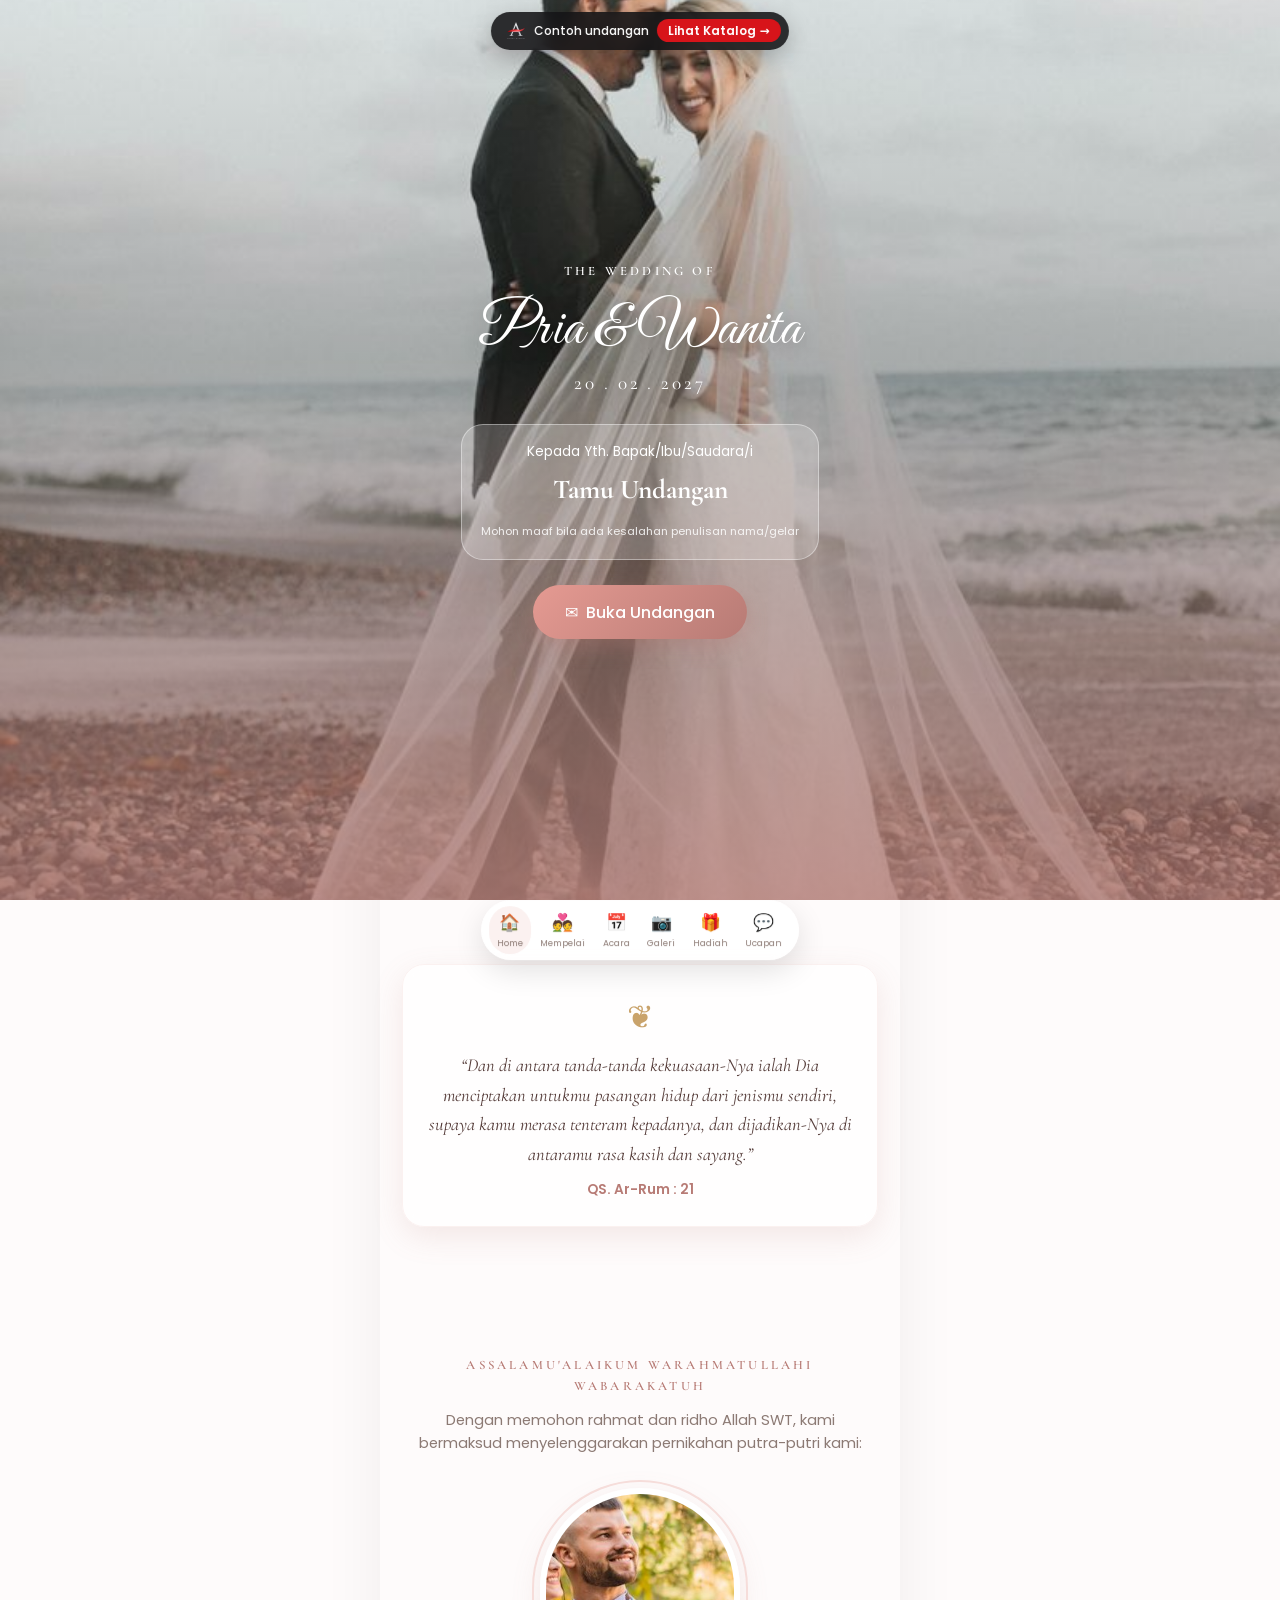
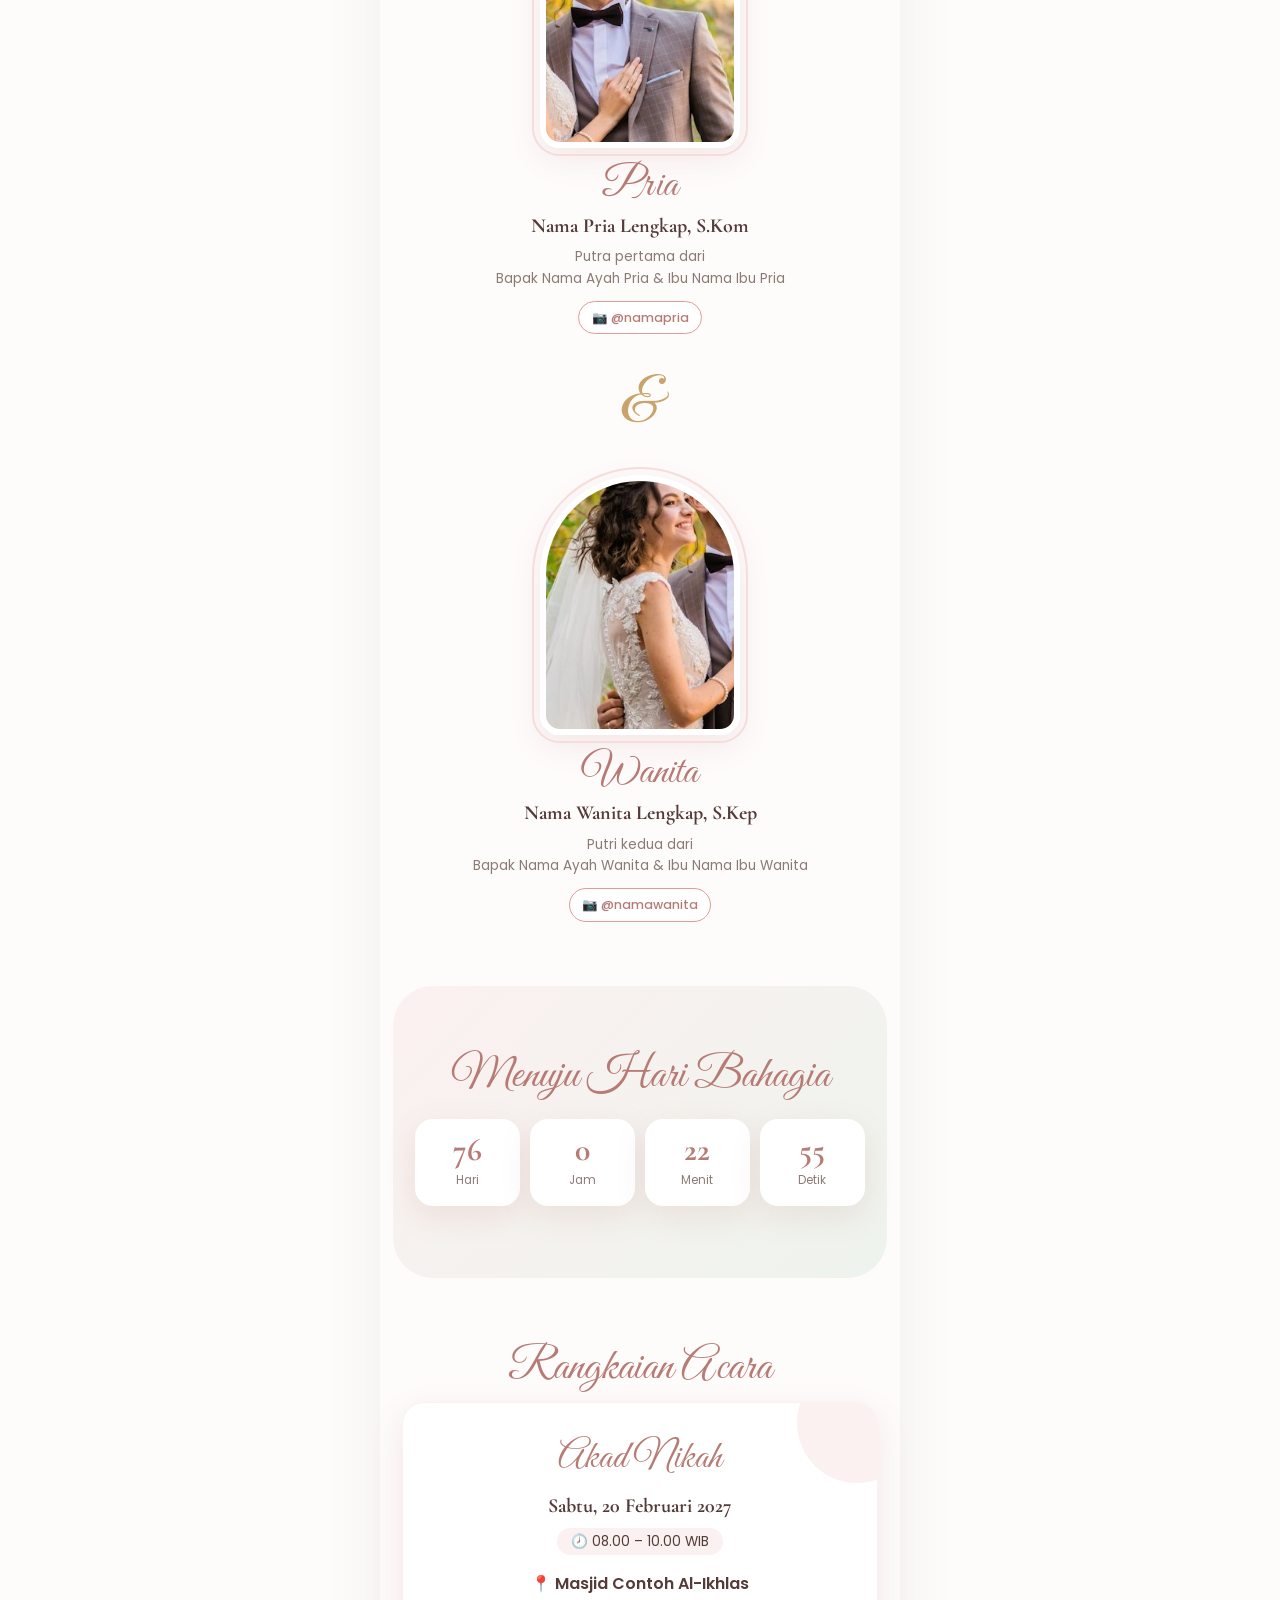
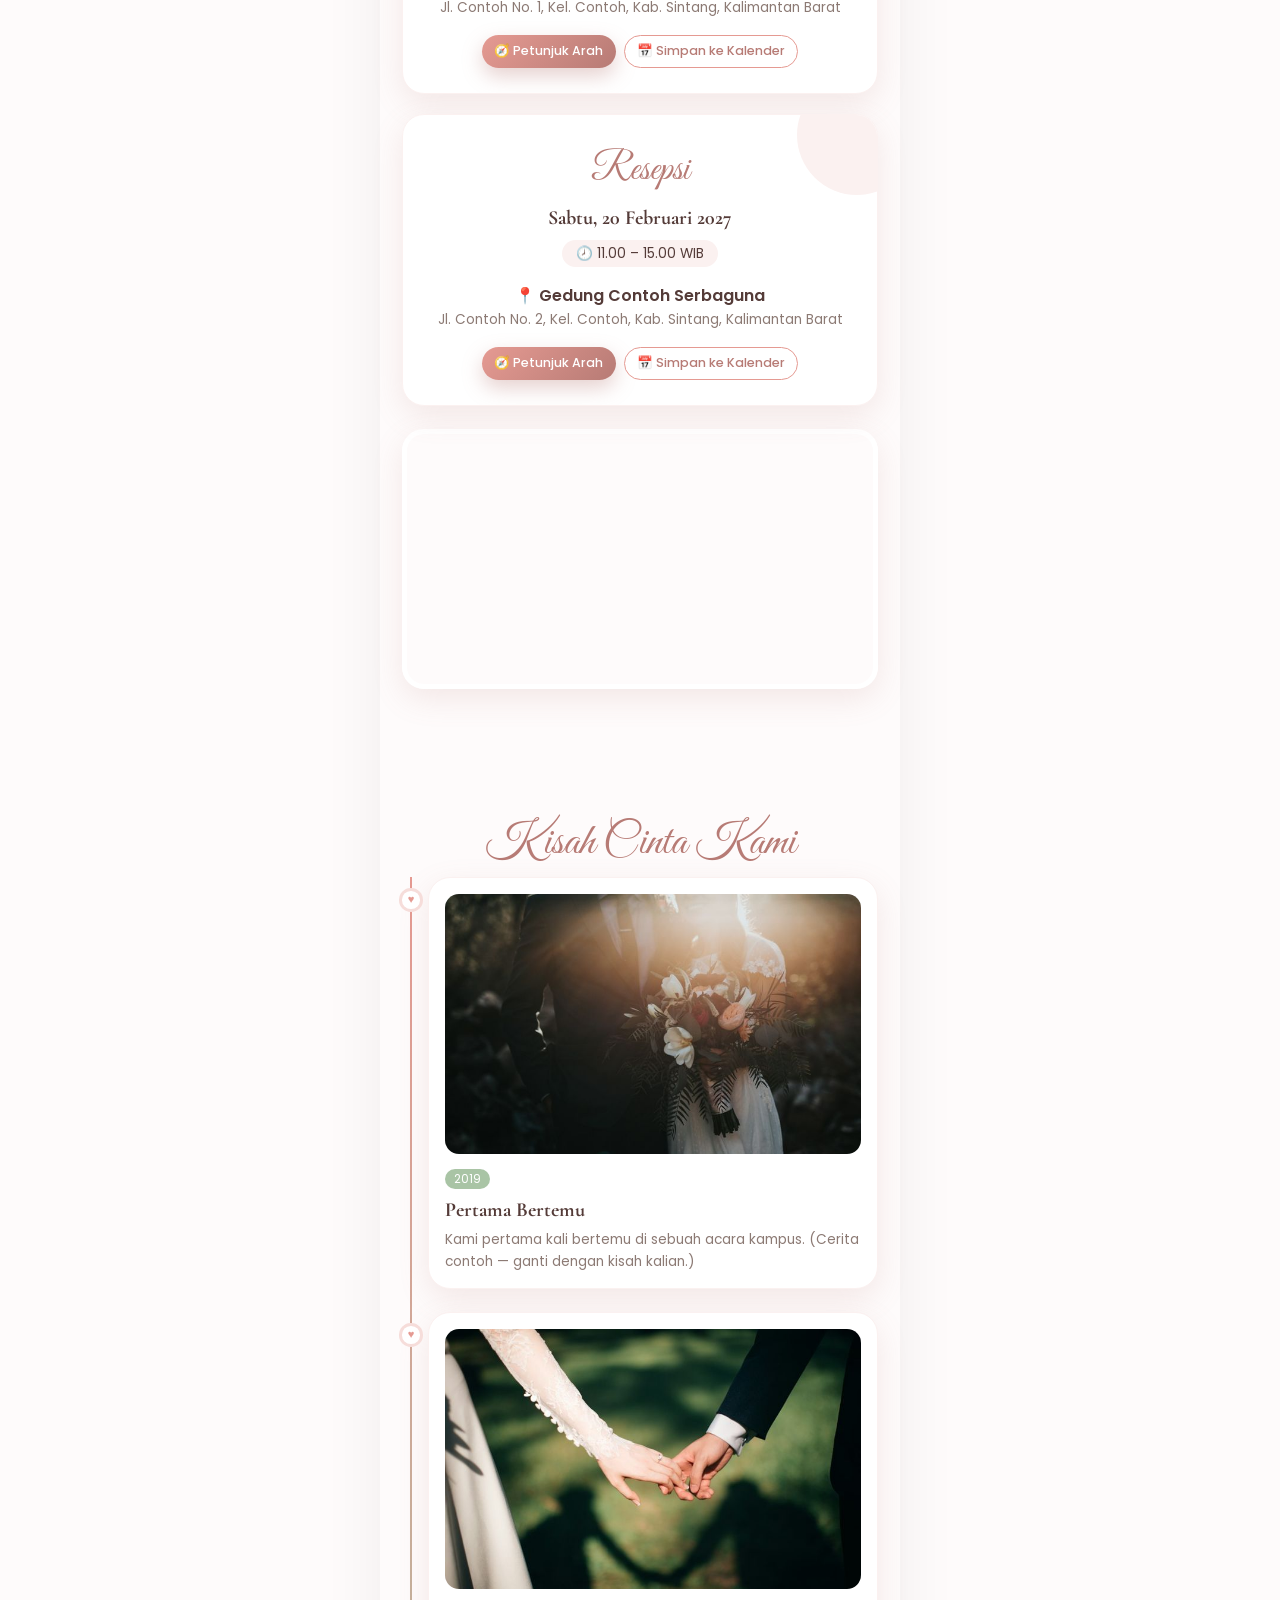
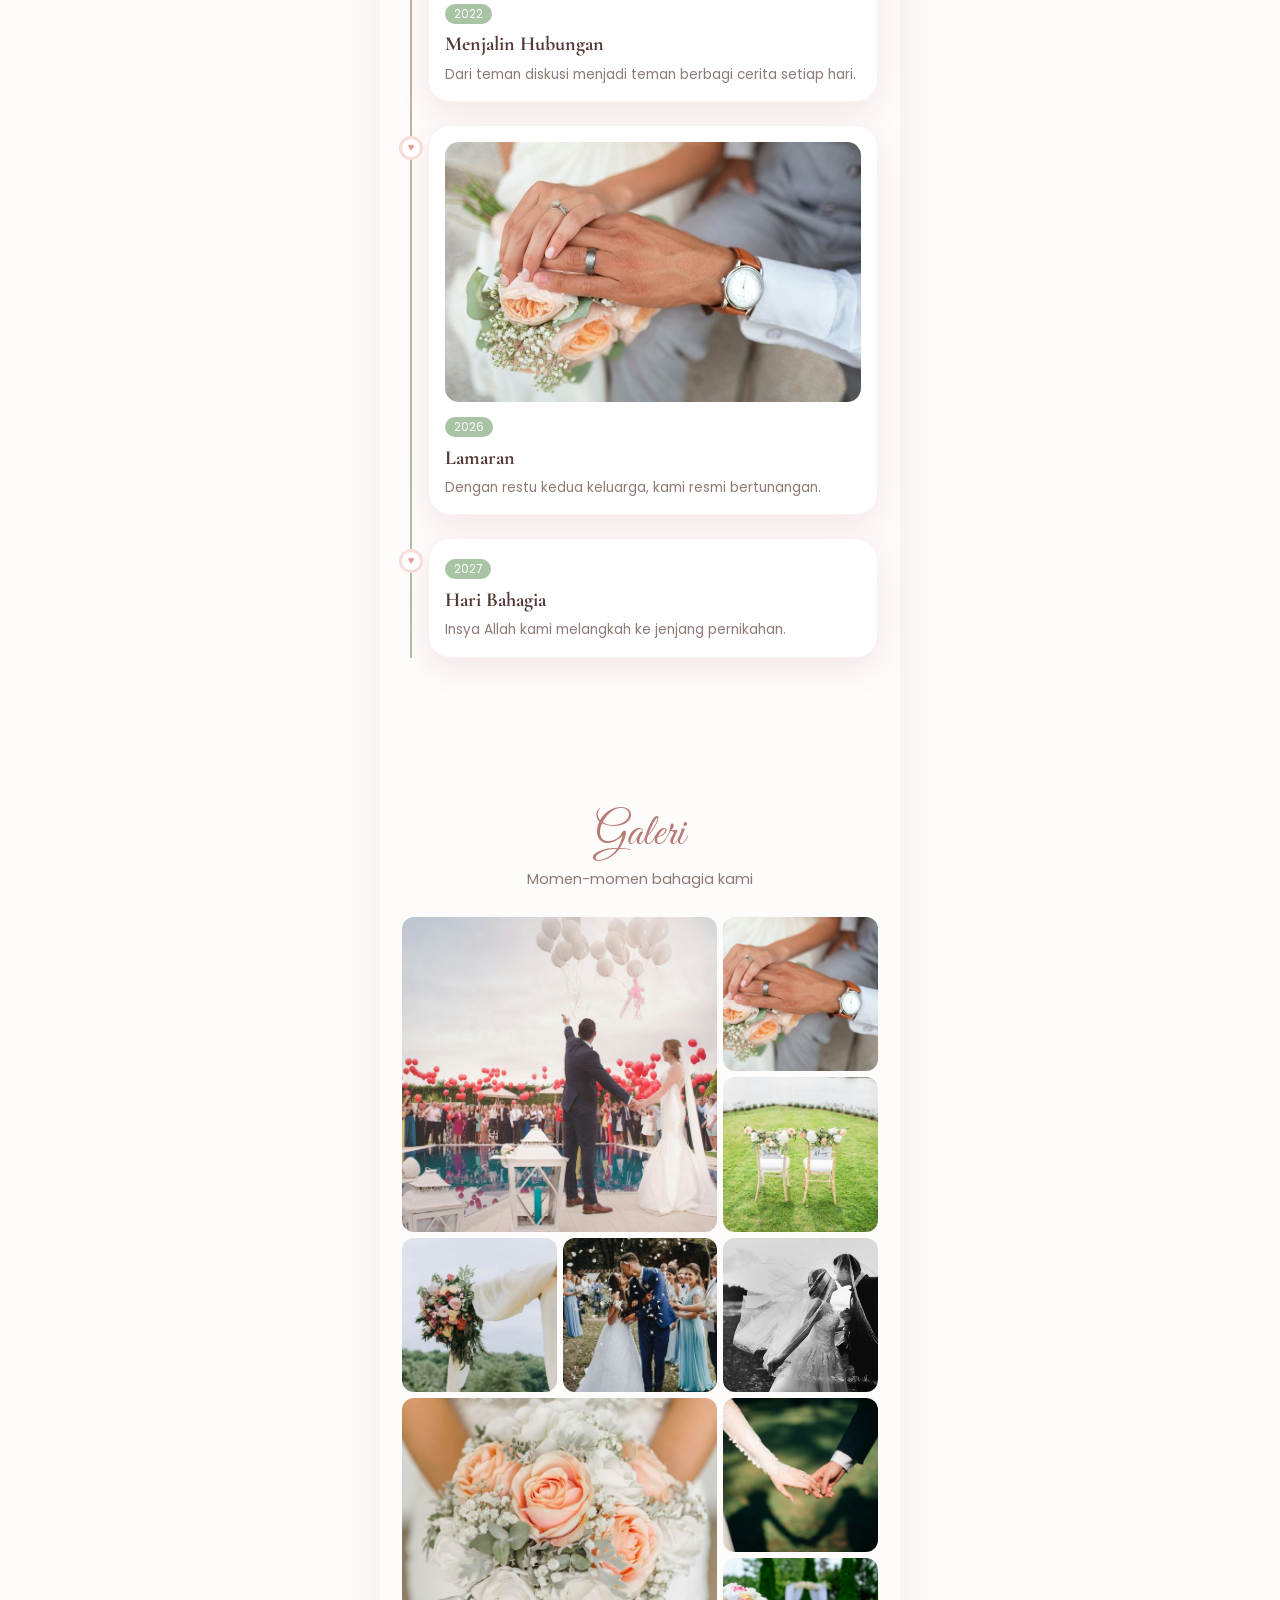
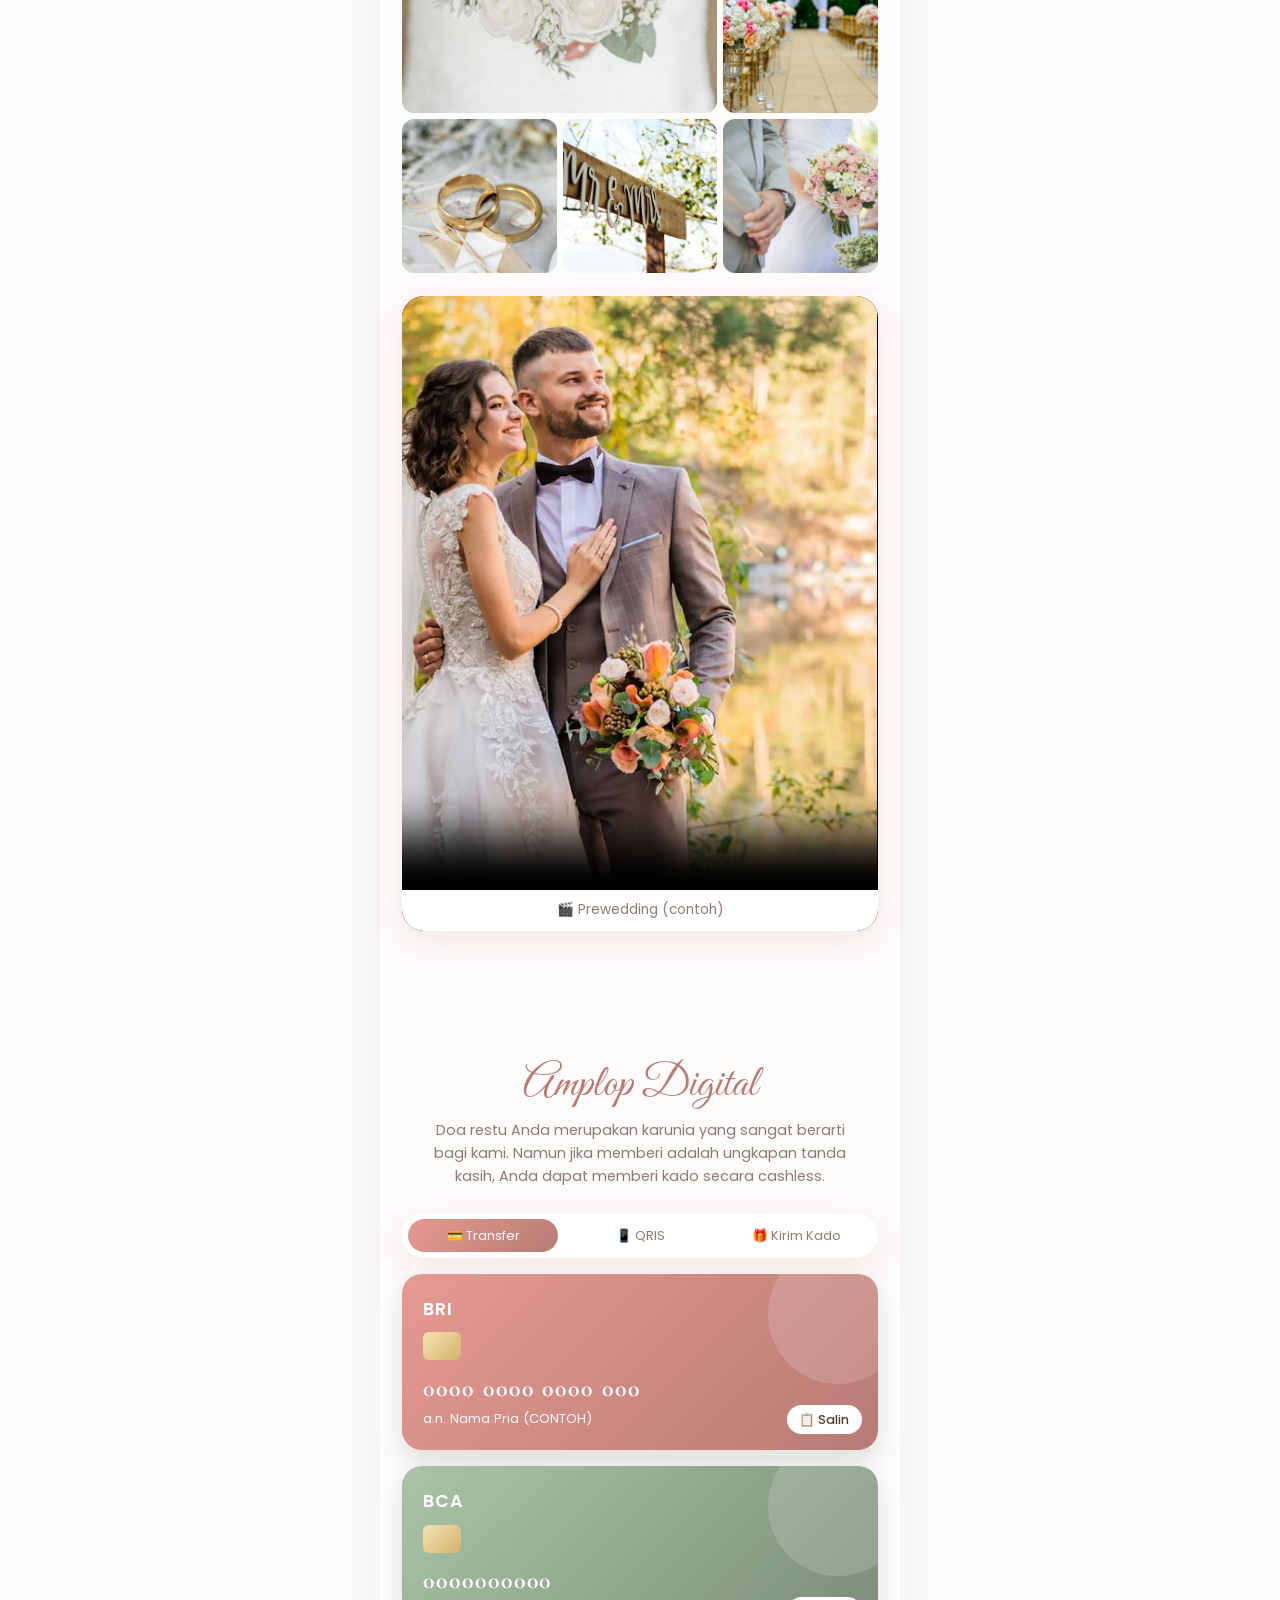
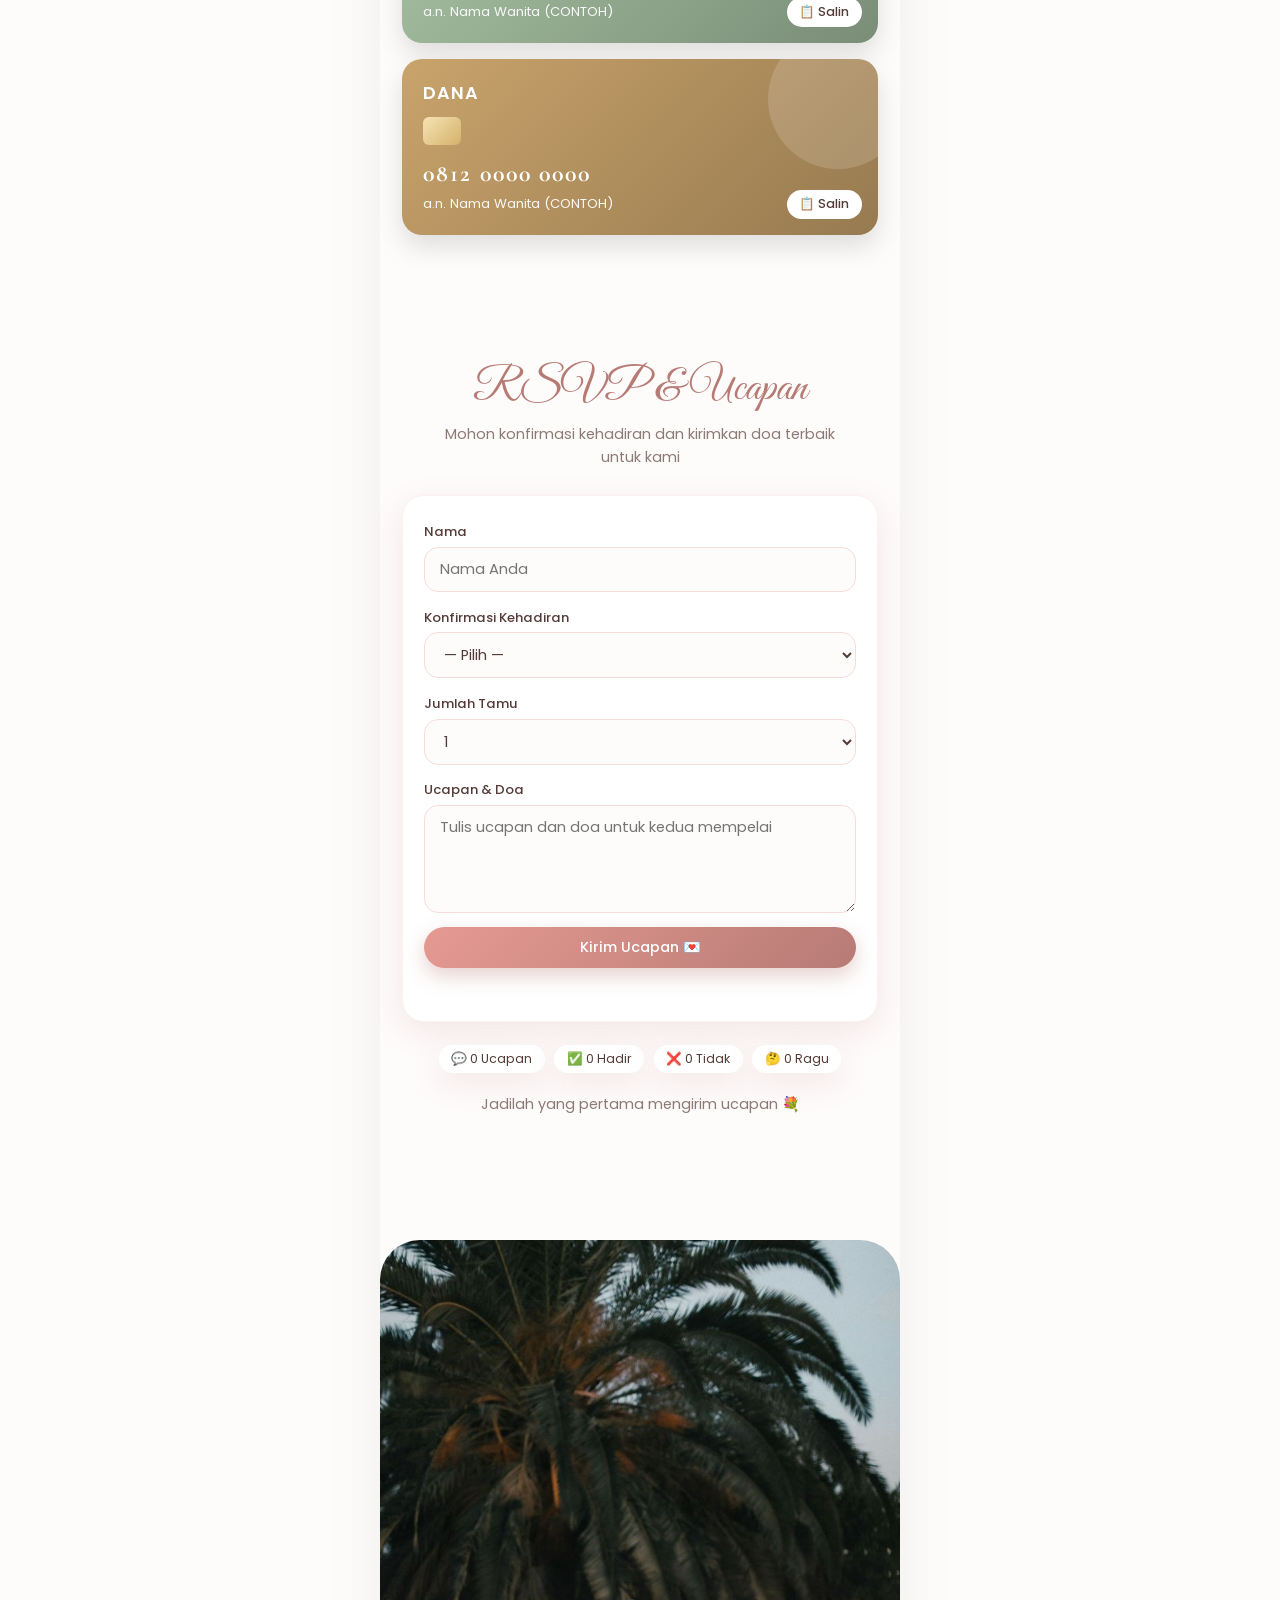
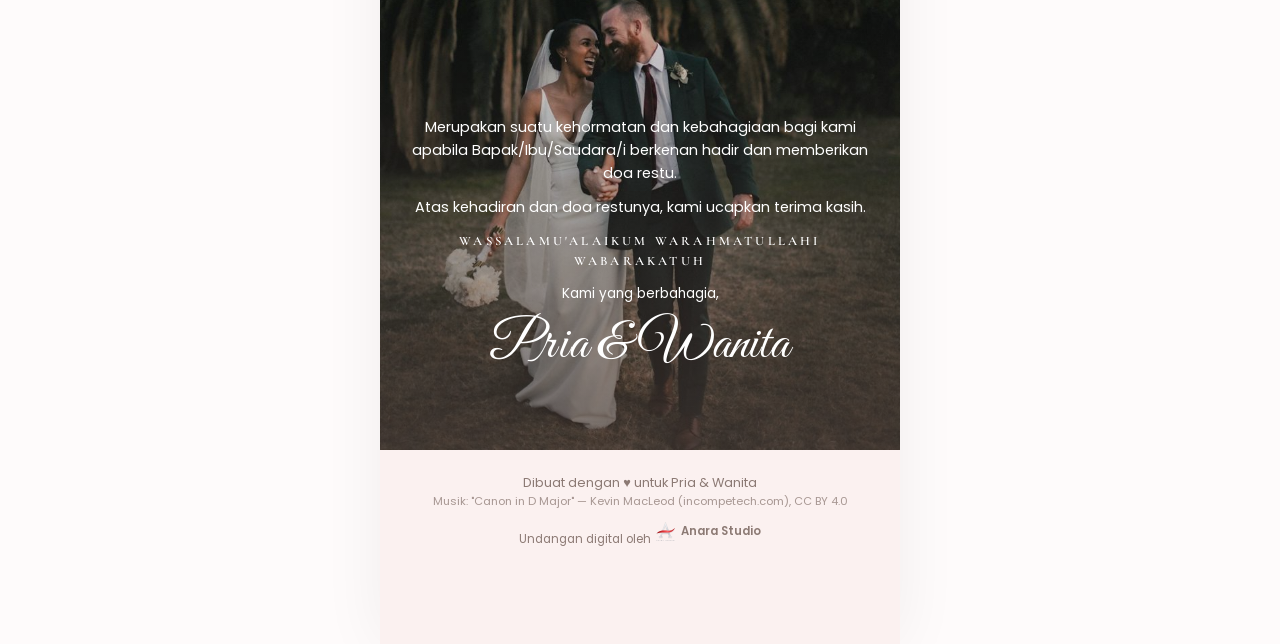
==== commit 7fae065f: "Teks & Ucapan: salam, pengantar, ayat, judul seksi, penutup bisa diedit + preset Islami/Umum/Kristen" ====
--- a/index.html
+++ b/index.html
@@ -21,6 +21,7 @@
 <script src="shared/theme.js"></script>
 <script src="shared/brand.js"></script>
 <script src="shared/templates.js"></script>
+<script src="shared/teks.js"></script>
 </head>
 <body class="locked">
 <div class="loading" id="loading"><div class="ring"></div><p class="script" style="font-size:1.8rem">Memuat undangan…</p></div>
@@ -30,15 +31,15 @@
   <div class="cover-bg" id="coverBg"></div>
   <div class="cover-overlay"></div>
   <div class="cover-content">
-    <p class="eyebrow" id="coverEyebrow">The Wedding of</p>
+    <p class="eyebrow" id="coverEyebrow" data-teks="judulCover">The Wedding of</p>
     <h1 class="script couple-names" data-bind="pasangan"></h1>
     <p class="cover-date" data-bind="tanggalPendek"></p>
     <div class="guest-box">
-      <p>Kepada Yth. Bapak/Ibu/Saudara/i</p>
+      <p data-teks="kepadaYth">Kepada Yth. Bapak/Ibu/Saudara/i</p>
       <h2 id="guestName">Tamu Undangan</h2>
-      <small>Mohon maaf bila ada kesalahan penulisan nama/gelar</small>
+      <small data-teks="maafNama">Mohon maaf bila ada kesalahan penulisan nama/gelar</small>
     </div>
-    <button id="openBtn" class="btn btn-primary btn-lg"><span>✉</span> Buka Undangan</button>
+    <button id="openBtn" class="btn btn-primary btn-lg"><span>✉</span> <span data-teks="tombolBuka">Buka Undangan</span></button>
   </div>
 </section>
 
@@ -48,7 +49,7 @@
     <div class="hero-bg" id="heroBg"></div>
     <div class="hero-overlay"></div>
     <div class="hero-content reveal">
-      <p class="eyebrow light" id="heroEyebrow">We Are Getting Married</p>
+      <p class="eyebrow light" id="heroEyebrow" data-teks="judulHero">We Are Getting Married</p>
       <h2 class="script big" data-bind="pasangan"></h2>
       <p class="hero-date" data-bind="tanggalPanjang"></p>
       <p class="hashtag" data-bind="hashtag"></p>
@@ -60,15 +61,15 @@
   <section class="section quote">
     <div class="card glass reveal">
       <div class="ornament">❦</div>
-      <p class="ayat" data-bind="ayatTeks"></p>
-      <p class="ayat-src" data-bind="ayatSumber"></p>
+      <p class="ayat" data-teks="ayat.teks"></p>
+      <p class="ayat-src" data-teks="ayat.sumber"></p>
     </div>
   </section>
 
   <!-- ============ MEMPELAI ============ -->
   <section id="mempelai" class="section couple">
-    <p class="eyebrow reveal">Assalamu'alaikum Warahmatullahi Wabarakatuh</p>
-    <p class="lead reveal">Dengan memohon rahmat dan ridho Allah SWT, kami bermaksud menyelenggarakan pernikahan putra-putri kami:</p>
+    <p class="eyebrow reveal" data-teks="salamPembuka">Assalamu'alaikum Warahmatullahi Wabarakatuh</p>
+    <p class="lead reveal" data-teks="pengantar">Dengan memohon rahmat dan ridho Allah SWT, kami bermaksud menyelenggarakan pernikahan putra-putri kami:</p>
     <div class="person reveal" id="pria"></div>
     <div class="amp script reveal">&amp;</div>
     <div class="person reveal" id="wanita"></div>
@@ -76,7 +77,7 @@
 
   <!-- ============ COUNTDOWN ============ -->
   <section class="section countdown-sec">
-    <h3 class="title script reveal">Menuju Hari Bahagia</h3>
+    <h3 class="title script reveal" data-teks="judulCountdown">Menuju Hari Bahagia</h3>
     <div class="countdown reveal" id="countdown">
       <div><b id="cd-d">0</b><span>Hari</span></div>
       <div><b id="cd-h">0</b><span>Jam</span></div>
@@ -87,7 +88,7 @@
 
   <!-- ============ ACARA ============ -->
   <section id="acara" class="section events">
-    <h3 class="title script reveal">Rangkaian Acara</h3>
+    <h3 class="title script reveal" data-teks="judulAcara">Rangkaian Acara</h3>
     <div id="eventList" class="event-list"></div>
     <div class="map-wrap reveal">
       <iframe id="mapFrame" title="Peta lokasi" loading="lazy" referrerpolicy="no-referrer-when-downgrade"></iframe>
@@ -96,22 +97,22 @@
 
   <!-- ============ LOVE STORY ============ -->
   <section id="story" class="section story">
-    <h3 class="title script reveal">Kisah Cinta Kami</h3>
+    <h3 class="title script reveal" data-teks="judulCerita">Kisah Cinta Kami</h3>
     <div class="timeline" id="timeline"></div>
   </section>
 
   <!-- ============ GALERI ============ -->
   <section id="galeri" class="section gallery-sec">
-    <h3 class="title script reveal">Galeri</h3>
-    <p class="sub reveal">Momen-momen bahagia kami</p>
+    <h3 class="title script reveal" data-teks="judulGaleri">Galeri</h3>
+    <p class="sub reveal" data-teks="subGaleri">Momen-momen bahagia kami</p>
     <div class="gallery" id="gallery"></div>
     <div class="videos" id="videos"></div>
   </section>
 
   <!-- ============ AMPLOP DIGITAL ============ -->
   <section id="hadiah" class="section gift">
-    <h3 class="title script reveal">Amplop Digital</h3>
-    <p class="sub reveal">Doa restu Anda merupakan karunia yang sangat berarti bagi kami. Namun jika memberi adalah ungkapan tanda kasih, Anda dapat memberi kado secara cashless.</p>
+    <h3 class="title script reveal" data-teks="judulAmplop">Amplop Digital</h3>
+    <p class="sub reveal" data-teks="catatanAmplop">Doa restu Anda merupakan karunia yang sangat berarti bagi kami. Namun jika memberi adalah ungkapan tanda kasih, Anda dapat memberi kado secara cashless.</p>
     <div class="gift-tabs reveal">
       <button class="tab active" data-tab="tf">💳 Transfer</button>
       <button class="tab" data-tab="qr">📱 QRIS</button>
@@ -124,8 +125,8 @@
 
   <!-- ============ RSVP & UCAPAN ============ -->
   <section id="rsvp" class="section rsvp">
-    <h3 class="title script reveal">RSVP &amp; Ucapan</h3>
-    <p class="sub reveal">Mohon konfirmasi kehadiran dan kirimkan doa terbaik untuk kami</p>
+    <h3 class="title script reveal" data-teks="judulRsvp">RSVP &amp; Ucapan</h3>
+    <p class="sub reveal" data-teks="subRsvp">Mohon konfirmasi kehadiran dan kirimkan doa terbaik untuk kami</p>
     <form id="rsvpForm" class="card form reveal">
       <label>Nama<input name="nama" id="fNama" required maxlength="60" placeholder="Nama Anda"></label>
       <label>Konfirmasi Kehadiran
@@ -152,10 +153,10 @@
     <div class="closing-bg" id="closingBg"></div>
     <div class="hero-overlay"></div>
     <div class="closing-content reveal">
-      <p data-bind="penutup"></p>
-      <p>Atas kehadiran dan doa restunya, kami ucapkan terima kasih.</p>
-      <p class="eyebrow light">Wassalamu'alaikum Warahmatullahi Wabarakatuh</p>
-      <p class="small light">Kami yang berbahagia,</p>
+      <p data-teks="harapan"></p>
+      <p data-teks="terimaKasih">Atas kehadiran dan doa restunya, kami ucapkan terima kasih.</p>
+      <p class="eyebrow light" data-teks="salamPenutup">Wassalamu'alaikum Warahmatullahi Wabarakatuh</p>
+      <p class="small light" data-teks="kamiBerbahagia">Kami yang berbahagia,</p>
       <h2 class="script big" data-bind="pasangan"></h2>
     </div>
   </section>
--- a/templates.css
+++ b/templates.css
@@ -539,3 +539,6 @@
 .tpl-cinematic-film .music-btn{background:#E8B04B;color:#111;border-radius:4px;box-shadow:none}
 .tpl-cinematic-film .video-card p{background:#1A1B1E;color:#9A9890}
 .tpl-cinematic-film .loading{background:#111214;color:#E8B04B}
+/* teks yang dikosongkan klien disembunyikan */
+[data-teks][hidden]{display:none!important}
+.title[hidden]+.orn-div{display:none}
